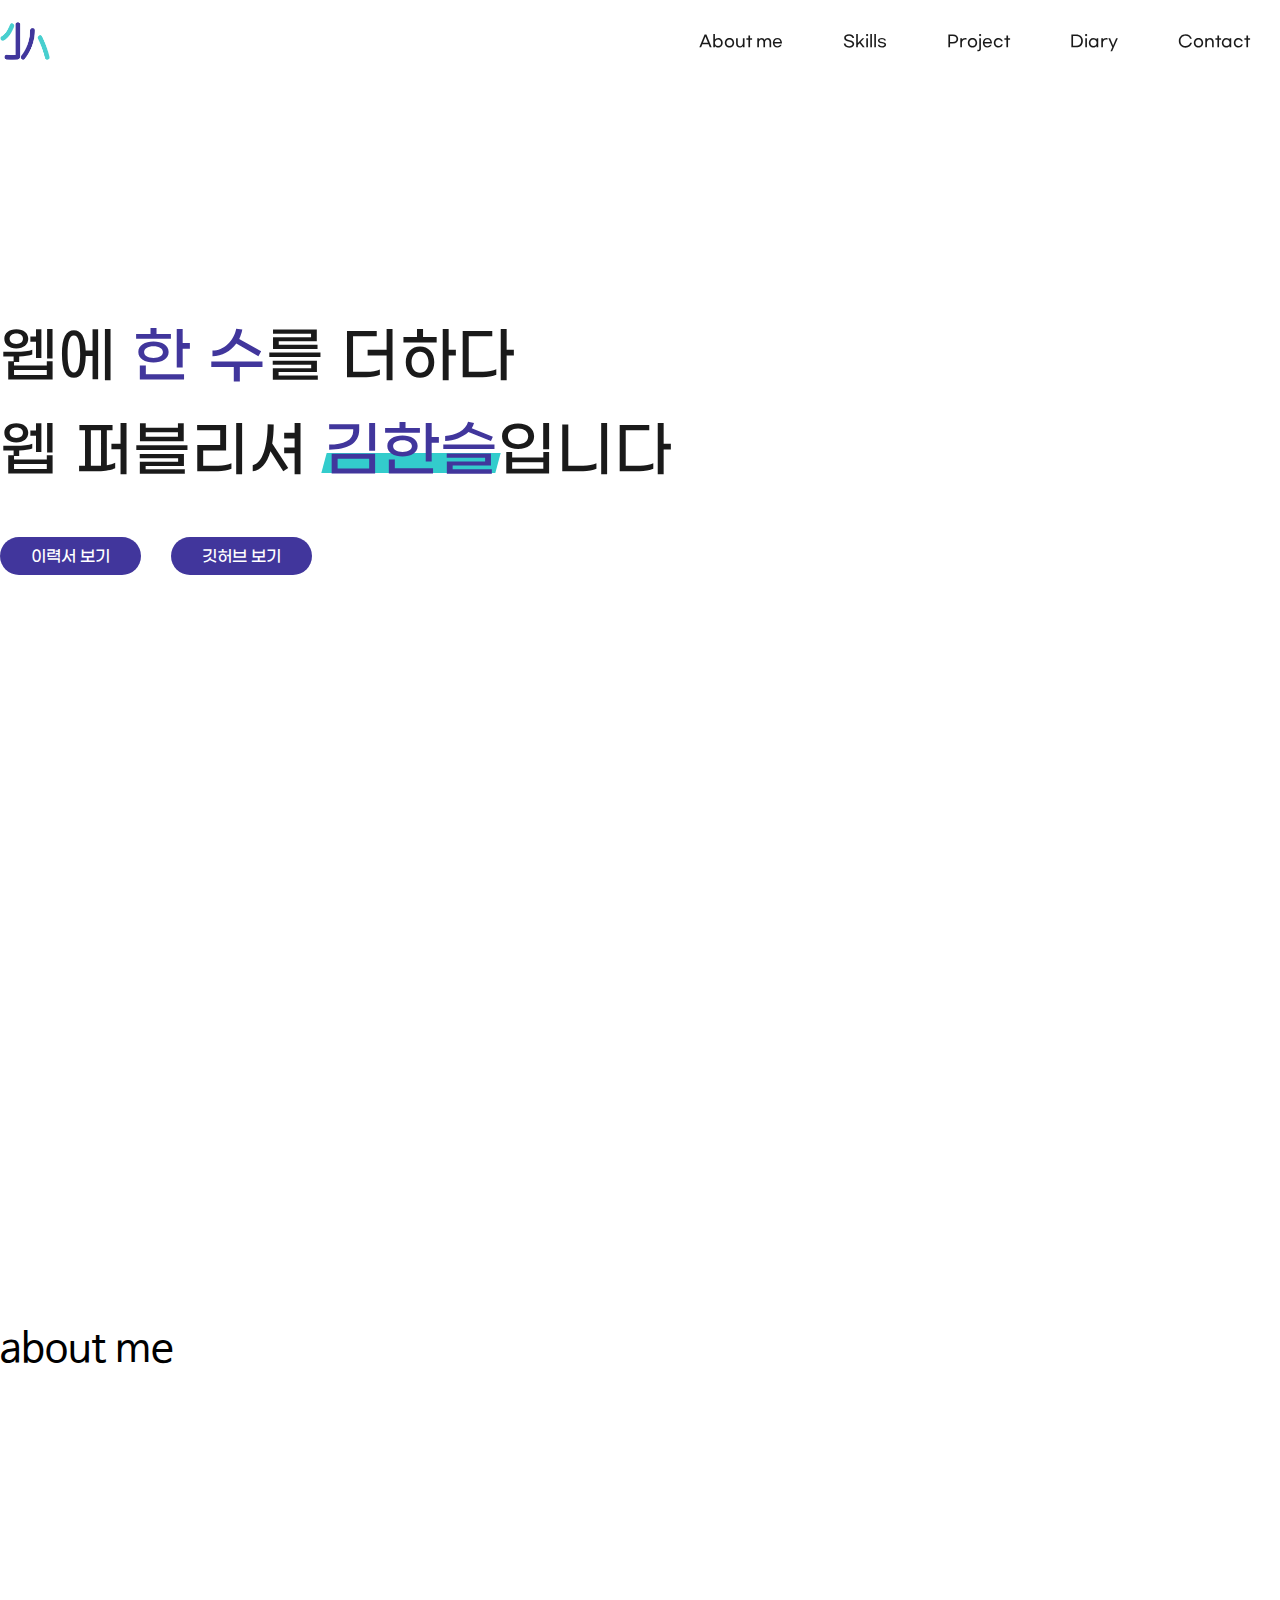
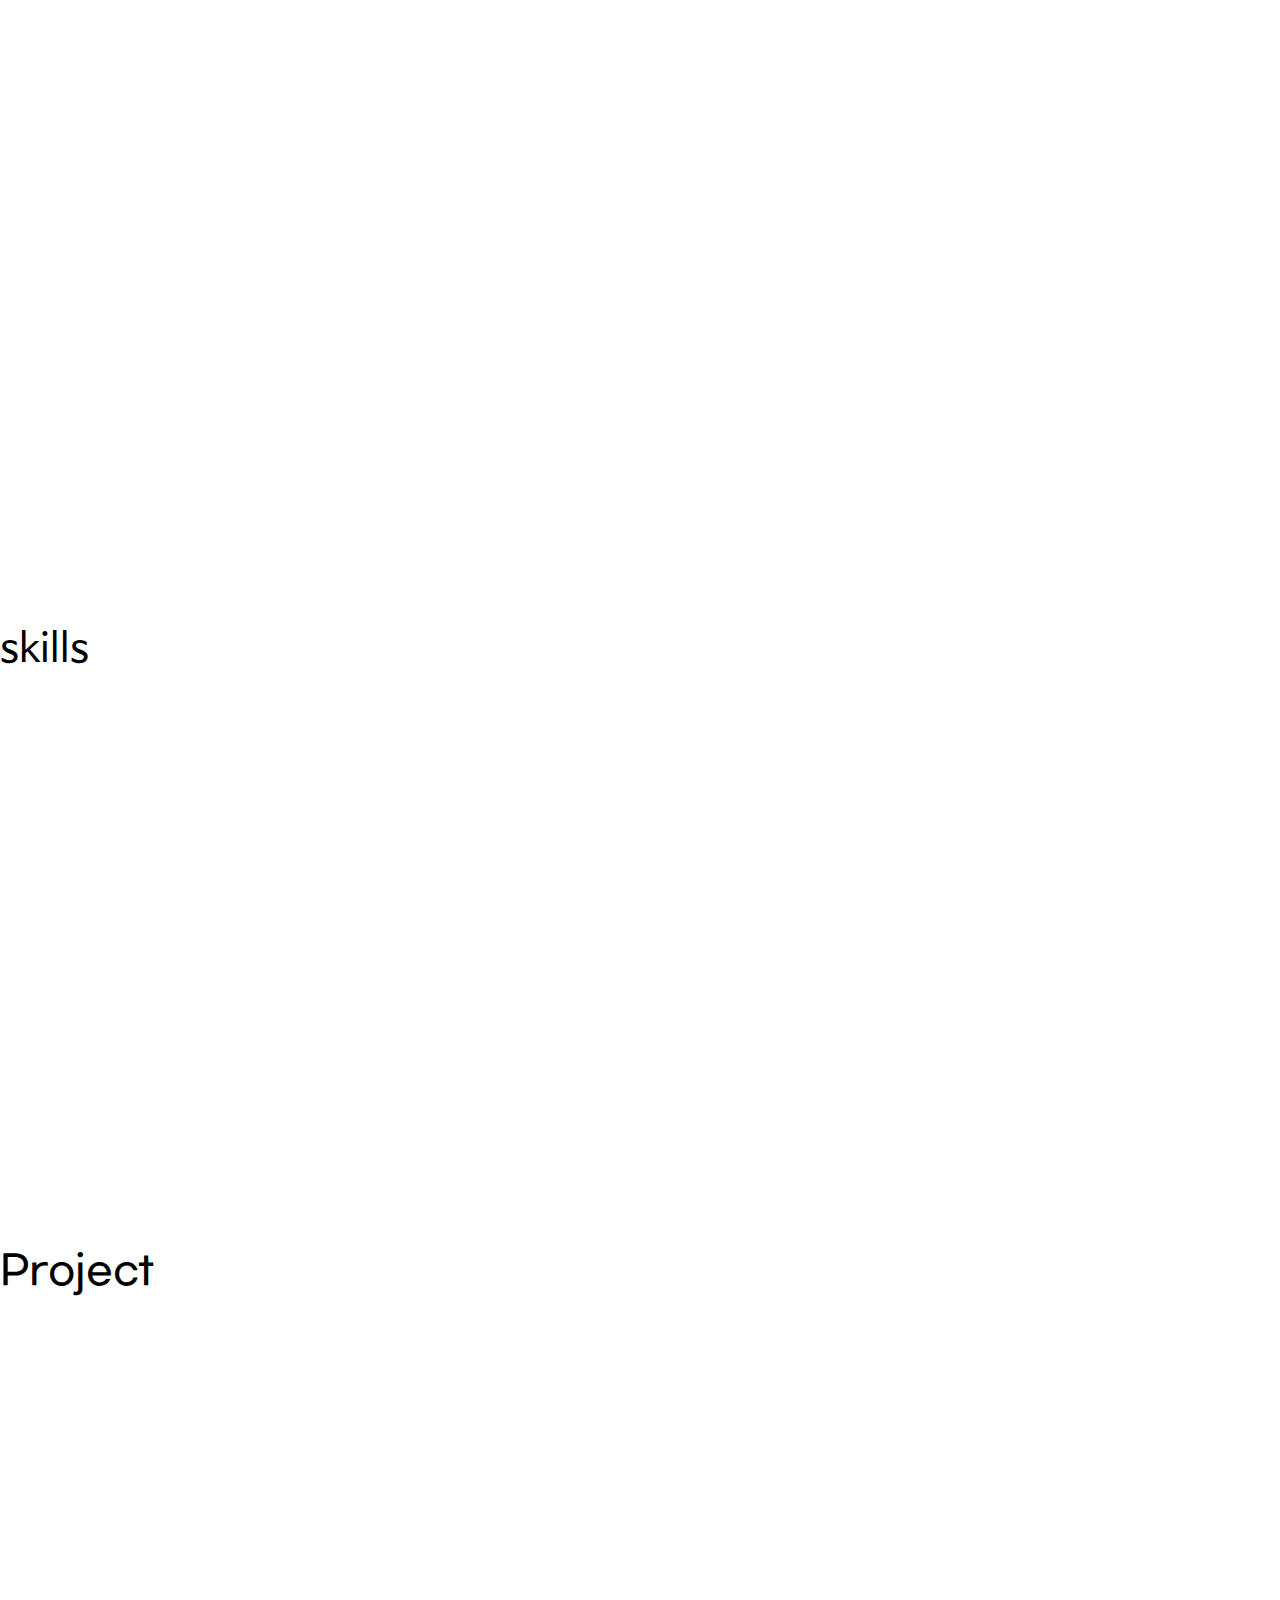
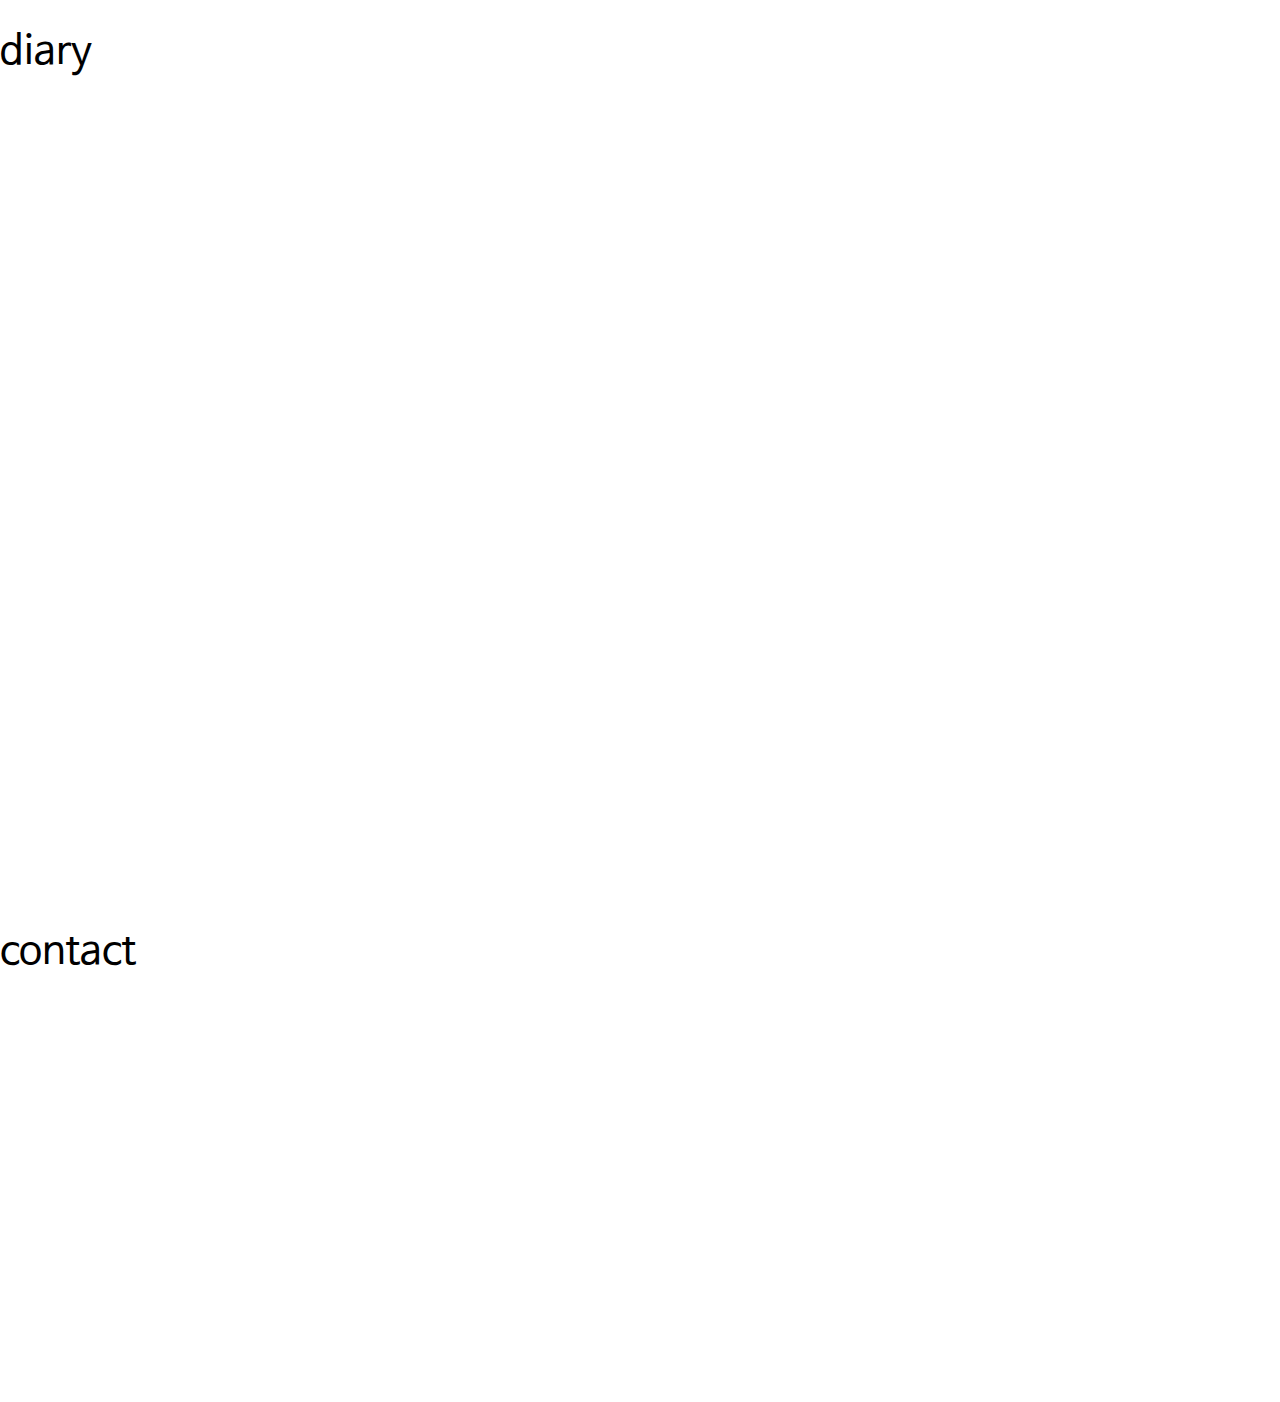
==== index.html @ 4821c93c "메인메뉴 - 로고 추가, active 애니메이션 수정/메인비주얼 - 슬로건,버튼 추가/프로젝트 - 버튼 호버 애니메이션 추가, 프로젝트3 내용 추가" ====
<!DOCTYPE html>
<html lang="ko">
<head>
    <meta charset="UTF-8">
    <meta http-equiv="X-UA-Compatible" content="IE=edge">
    <meta name="viewport" content="width=device-width, initial-scale=1.0">
    <meta property="og:title" content="신입 퍼블리셔 김한슬의 포트폴리오입니다.">
    <meta property="og:url" content="http://hansul.dothome.co.kr">
    <meta property="og:type" content="website">
    <!-- <meta property="og:image" content=""> -->
    <meta property="og:site_name" content="김한슬의 포트폴리오">
    <meta property="og:description" content="언제나 발전하는 웹 퍼블리셔가 되겠습니다.">
    <meta name="twitter:card" content="summary">
    <meta name="twitter:title" content="신입 퍼블리셔 김한슬의 포트폴리오입니다.">
    <meta name="twitter:description" content="언제나 발전하는 웹 퍼블리셔가 되겠습니다.">
    <!-- <meta name="twitter:image" content=""> -->
    <link rel="shortcut icon" href="favicon/favicon.ico" type="image/x-icon">
    <link rel="apple-touch-icon" sizes="57x57" href="favicon/apple-icon-57x57.png">
    <link rel="apple-touch-icon" sizes="60x60" href="favicon/apple-icon-60x60.png">
    <link rel="apple-touch-icon" sizes="72x72" href="favicon/apple-icon-72x72.png">
    <link rel="apple-touch-icon" sizes="76x76" href="favicon/apple-icon-76x76.png">
    <link rel="apple-touch-icon" sizes="114x114" href="favicon/apple-icon-114x114.png">
    <link rel="apple-touch-icon" sizes="120x120" href="favicon/apple-icon-120x120.png">
    <link rel="apple-touch-icon" sizes="144x144" href="favicon/apple-icon-144x144.png">
    <link rel="apple-touch-icon" sizes="152x152" href="favicon/apple-icon-152x152.png">
    <link rel="apple-touch-icon" sizes="180x180" href="favicon/apple-icon-180x180.png">
    <link rel="icon" type="image/png" sizes="192x192"  href="favicon/android-icon-192x192.png">
    <link rel="icon" type="image/png" sizes="32x32" href="favicon/favicon-32x32.png">
    <link rel="icon" type="image/png" sizes="96x96" href="favicon/favicon-96x96.png">
    <link rel="icon" type="image/png" sizes="16x16" href="favicon/favicon-16x16.png">
    <link rel="manifest" href="favicon/manifest.json">
    <meta name="msapplication-TileColor" content="#ffffff">
    <meta name="msapplication-TileImage" content="favicon/ms-icon-144x144.png">
    <meta name="theme-color" content="#ffffff">
    <link rel="stylesheet" href="css/common.css">
    <link rel="stylesheet" href="css/font.css">
    <link rel="stylesheet" href="css/index.css">
    <title>김한슬의 포트폴리오</title>
</head>
<body>
    <div id="wrap">
        <div class="header">
            <div class="inner cf">
                <h1 class="logo fl"><a href="#main"><img src="image/logo.png" alt="로고 이미지">logo</a></h1>
                <ul class="fr cf">
                    <li><a href="#about_me">About me</a></li>
                    <li><a href="#skills">Skills</a></li>
                    <li><a href="#project">Project</a></li>
                    <li><a href="#diary">Diary</a></li>
                    <li><a href="#contact">Contact</a></li>
                </ul>
            </div>
        </div>
        <div class="container Nanum">
            <div id="main" class="Gmarket">
                <div class="inner">
                    <div class="main_typo">
                        <p>웹에 <span>한 수</span>를 더하다</p>
                        <p class="underline_style">웹 퍼블리셔 <span>김한슬</span>입니다</p>
                        <div class="mainbtn_wrap">
                            <a href="#" class="btn_style" target="_blank"><span>이력서 보기</span></a>
                            <a href="https://github.com/kimhansul" class="btn_style" target="_blank"><span>깃허브 보기</span></a>
                        </div>
                    </div>
                    <div class="main_photo"></div>
                </div>
            </div>
            <div id="about_me" class="section">
                <div class="inner">
                    about me
                </div>
            </div>
            <div id="skills" class="section">
                <div class="inner">
                    skills
                </div>
            </div>
            <div id="project" class="section">
                <div class="inner cf">
                    <div class="title Gmarket">Project</div>
                    <div class="project1 cf">
                        <div class="project_img pj01 fl">
                            <div class="pc_mockup">
                                <img src="image/mockupimg_pc.png" alt="데스크탑 목업 이미지" class="computer">
                                <a href="project1/" class="pc_hidden" target="_blank">
                                    <img src="image/project1_pc.png" alt="프로젝트1 하남시청 PC화면">
                                </a>
                            </div>
                            <div class="mobile_mockup">
                                <img src="image/mockupimg_mobile.png" alt="모바일 목업 이미지" class="mobile">
                                <a href="project1/" class="mobile_hidden" target="_blank">
                                    <img src="image/project1_mobile.png" alt="프로젝트1 하남시청 Mobile화면">
                                </a>
                            </div>
                        </div>
                        <div class="project_info pj01 fr cf">
                            <h2>하남시청</h2>
                            <div class="datelang_wrap cf">
                                <div class="date_wrap fl cf">
                                    <span class="production_date fl">제작기간</span>
                                    <span class="fl">3주</span>
                                </div>
                                <ul class="use_lang fl cf">
                                    <li class="fl">HTML</li>
                                    <li class="fl">CSS</li>
                                    <li class="fl">Javascript&jQuery</li>
                                </ul>
                            </div>
                            <p>처음으로 작업한 웹페이지입니다. 헤더부터 푸터까지 여러 시행착오 끝에 스프라이트 이미지 활용이나 드롭다운 메뉴 등 여러가지를 구현하며 HTML과 CSS를 더 빨리 이해할 수 있었습니다. 이후 Javascript를 이용한 슬라이더나 탭메뉴 등을 구현하며 Javascript에 대한 이해의 기회도 얻을 수 있었습니다.</p>
                            <span class="production_type fl">적응형</span>
                            <a href="project1/" class="project_link btn_style" target="_blank"><span>사이트로 바로가기</span></a>
                            <a href="https://github.com/kimhansul/project01" class="btn_style fl" target="_blank"><span>깃허브</span></a>
                        </div>
                    </div>
                    <div class="project3 cf">
                        <div class="project_img pj03 fl">
                            <div class="pc_mockup">
                                <img src="image/mockupimg_pc.png" alt="데스크탑 목업 이미지" class="computer">
                                <a href="project3/" class="pc_hidden" target="_blank">
                                    <img src="image/project3_pc.png" alt="프로젝트3 버거킹 PC화면">
                                </a>
                            </div>
                            <div class="mobile_mockup">
                                <img src="image/mockupimg_mobile.png" alt="모바일 목업 이미지" class="mobile">
                                <a href="project3/" class="mobile_hidden" target="_blank">
                                    <img src="image/project3_mobile.png" alt="프로젝트3 버거킹 Mobile화면">
                                </a>
                            </div>
                        </div>
                        <div class="project_info pj03 fr cf">
                            <h2>버거킹</h2>
                            <div class="datelang_wrap cf">
                                <div class="date_wrap fl cf">
                                    <span class="production_date fl">제작기간</span>
                                    <span class="fl">3주</span>
                                </div>
                                <ul class="use_lang fl cf">
                                    <li class="fl">HTML</li>
                                    <li class="fl">CSS</li>
                                    <li class="fl">Javascript&jQuery</li>
                                </ul>
                            </div>
                            <p>두번째로 작업한 웹페이지입니다. 이번에는 미디어쿼리를 사용하여 반응형 웹페이지로 구현하였습니다. 웹페이지를 구현하며 반응형으로 제작시 고려해야할 것들에 대해 알게 되었으며 이후 Javascript와 jQuery를 이용한 슬라이더도 구현하였습니다.</p>
                            <span class="production_type fl">반응형</span>
                            <a href="project3/" class="project_link btn_style" target="_blank"><span>사이트로 바로가기</span></a>
                            <a href="https://github.com/kimhansul/project03" class="btn_style fl" target="_blank"><span>깃허브</span></a>
                        </div>
                    </div>
                </div>
            </div>
            <div id="diary" class="section">
                <div class="inner">
                    diary
                </div>
            </div>
            <div id="contact" class="section">
                <div class="inner">
                    contact
                </div>
            </div>
        </div>
    </div>
    <script src='https://code.jquery.com/jquery-3.6.0.min.js'></script>
    <script src="https://code.jquery.com/ui/1.13.1/jquery-ui.js"></script>
    <script src="js/index.js"></script>
</body>
</html>
---- css/common.css ----
/*! normalize.css v8.0.1 | MIT License | github.com/necolas/normalize.css */

/* Document
   ========================================================================== */

/**
 * 1. Correct the line height in all browsers.
 * 2. Prevent adjustments of font size after orientation changes in iOS.
 */

 html {
    line-height: 1.15; /* 1 */
    -webkit-text-size-adjust: 100%; /* 2 */
  }
  
  /* Sections
     ========================================================================== */
  
  /**
   * Remove the margin in all browsers.
   */
  
  body {
    margin: 0;
  }
  
  /**
   * Render the `main` element consistently in IE.
   */
  
  main {
    display: block;
  }
  
  /**
   * Correct the font size and margin on `h1` elements within `section` and
   * `article` contexts in Chrome, Firefox, and Safari.
   */
  
  h1 {
    font-size: 2em;
    margin: 0.67em 0;
  }
  
  /* Grouping content
     ========================================================================== */
  
  /**
   * 1. Add the correct box sizing in Firefox.
   * 2. Show the overflow in Edge and IE.
   */
  
  hr {
    box-sizing: content-box; /* 1 */
    height: 0; /* 1 */
    overflow: visible; /* 2 */
  }
  
  /**
   * 1. Correct the inheritance and scaling of font size in all browsers.
   * 2. Correct the odd `em` font sizing in all browsers.
   */
  
  pre {
    font-family: monospace, monospace; /* 1 */
    font-size: 1em; /* 2 */
  }
  
  /* Text-level semantics
     ========================================================================== */
  
  /**
   * Remove the gray background on active links in IE 10.
   */
  
  a {
    background-color: transparent;
    text-decoration: none;
  }
  
  /**
   * 1. Remove the bottom border in Chrome 57-
   * 2. Add the correct text decoration in Chrome, Edge, IE, Opera, and Safari.
   */
  
  abbr[title] {
    border-bottom: none; /* 1 */
    text-decoration: underline; /* 2 */
    text-decoration: underline dotted; /* 2 */
  }
  
  /**
   * Add the correct font weight in Chrome, Edge, and Safari.
   */
  
  b,
  strong {
    font-weight: bolder;
  }
  
  /**
   * 1. Correct the inheritance and scaling of font size in all browsers.
   * 2. Correct the odd `em` font sizing in all browsers.
   */
  
  code,
  kbd,
  samp {
    font-family: monospace, monospace; /* 1 */
    font-size: 1em; /* 2 */
  }
  
  /**
   * Add the correct font size in all browsers.
   */
  
  small {
    font-size: 80%;
  }
  
  /**
   * Prevent `sub` and `sup` elements from affecting the line height in
   * all browsers.
   */
  
  sub,
  sup {
    font-size: 75%;
    line-height: 0;
    position: relative;
    vertical-align: baseline;
  }
  
  sub {
    bottom: -0.25em;
  }
  
  sup {
    top: -0.5em;
  }
  
  /* Embedded content
     ========================================================================== */
  
  /**
   * Remove the border on images inside links in IE 10.
   */
  
  img {
    border-style: none;
  }
  
  /* Forms
     ========================================================================== */
  
  /**
   * 1. Change the font styles in all browsers.
   * 2. Remove the margin in Firefox and Safari.
   */
  
  button,
  input,
  optgroup,
  select,
  textarea {
    font-family: inherit; /* 1 */
    font-size: 100%; /* 1 */
    line-height: 1.15; /* 1 */
    margin: 0; /* 2 */
  }
  
  /**
   * Show the overflow in IE.
   * 1. Show the overflow in Edge.
   */
  
  button,
  input { /* 1 */
    overflow: visible;
  }
  
  /**
   * Remove the inheritance of text transform in Edge, Firefox, and IE.
   * 1. Remove the inheritance of text transform in Firefox.
   */
  
  button,
  select { /* 1 */
    text-transform: none;
  }
  
  /**
   * Correct the inability to style clickable types in iOS and Safari.
   */
  
  button,
  [type="button"],
  [type="reset"],
  [type="submit"] {
    -webkit-appearance: button;
  }
  
  /**
   * Remove the inner border and padding in Firefox.
   */
  
  button::-moz-focus-inner,
  [type="button"]::-moz-focus-inner,
  [type="reset"]::-moz-focus-inner,
  [type="submit"]::-moz-focus-inner {
    border-style: none;
    padding: 0;
  }
  
  /**
   * Restore the focus styles unset by the previous rule.
   */
  
  button:-moz-focusring,
  [type="button"]:-moz-focusring,
  [type="reset"]:-moz-focusring,
  [type="submit"]:-moz-focusring {
    outline: 1px dotted ButtonText;
  }
  
  /**
   * Correct the padding in Firefox.
   */
  
  fieldset {
    padding: 0.35em 0.75em 0.625em;
  }
  
  /**
   * 1. Correct the text wrapping in Edge and IE.
   * 2. Correct the color inheritance from `fieldset` elements in IE.
   * 3. Remove the padding so developers are not caught out when they zero out
   *    `fieldset` elements in all browsers.
   */
  
  legend {
    box-sizing: border-box; /* 1 */
    color: inherit; /* 2 */
    display: table; /* 1 */
    max-width: 100%; /* 1 */
    padding: 0; /* 3 */
    white-space: normal; /* 1 */
  }
  
  /**
   * Add the correct vertical alignment in Chrome, Firefox, and Opera.
   */
  
  progress {
    vertical-align: baseline;
  }
  
  /**
   * Remove the default vertical scrollbar in IE 10+.
   */
  
  textarea {
    overflow: auto;
  }
  
  /**
   * 1. Add the correct box sizing in IE 10.
   * 2. Remove the padding in IE 10.
   */
  
  [type="checkbox"],
  [type="radio"] {
    box-sizing: border-box; /* 1 */
    padding: 0; /* 2 */
  }
  
  /**
   * Correct the cursor style of increment and decrement buttons in Chrome.
   */
  
  [type="number"]::-webkit-inner-spin-button,
  [type="number"]::-webkit-outer-spin-button {
    height: auto;
  }
  
  /**
   * 1. Correct the odd appearance in Chrome and Safari.
   * 2. Correct the outline style in Safari.
   */
  
  [type="search"] {
    -webkit-appearance: textfield; /* 1 */
    outline-offset: -2px; /* 2 */
  }
  
  /**
   * Remove the inner padding in Chrome and Safari on macOS.
   */
  
  [type="search"]::-webkit-search-decoration {
    -webkit-appearance: none;
  }
  
  /**
   * 1. Correct the inability to style clickable types in iOS and Safari.
   * 2. Change font properties to `inherit` in Safari.
   */
  
  ::-webkit-file-upload-button {
    -webkit-appearance: button; /* 1 */
    font: inherit; /* 2 */
  }
  
  /* Interactive
     ========================================================================== */
  
  /*
   * Add the correct display in Edge, IE 10+, and Firefox.
   */
  
  details {
    display: block;
  }
  
  /*
   * Add the correct display in all browsers.
   */
  
  summary {
    display: list-item;
  }
  
  /* Misc
     ========================================================================== */
  
  /**
   * Add the correct display in IE 10+.
   */
  
  template {
    display: none;
  }
  
  /**
   * Add the correct display in IE 10.
   */
  
  [hidden] {
    display: none;
  }


ul, ol, dl{
    list-style: none;
}
a{
  text-decoration: none;
}
.inner{
  max-width: 1400px;
  width: 100%;
  margin: auto;
}
.fl{
    float: left;
}
.fr{
    float: right;
}
.cf::after{
    content: '';
    display: block;
    clear: both;
}
.btn_style{
  display: block;
  width: max-content;
  color: #fff;
  background-color: #41369c;
  border-radius: 20px;
  border: 1px solid transparent;
  padding: 5px 30px;
  position: relative;
  overflow: hidden;
  transition: all .3s ease-in-out;
}
.btn_style span{
  position: relative;
  z-index: 5;
}
.btn_style::after{
  content: '';
  width: 0;
  height: 100%;
  background: #fff;
  transform: skewX(15deg);
  transition: all .3s ease-in-out;
  position: absolute;
  bottom: 0;
  left: -10%;
  z-index: 3;
}
.btn_style:hover{
  border-color: #41369c;
}
.btn_style:hover span{
  color: #41369c;
}
.btn_style:hover::after{
  width: 150%;
  left: -5%;
}
---- css/font.css ----
@font-face {
    font-family: 'NanumBarunGodic';
    src: url(../font/NanumBarunGothic.ttf) format('truetype');
    font-weight: 400;
}
.Nanum{
    font-family: 'NanumBarunGodic', sans-serif;
    font-weight: 400;
}

@font-face {
    font-family: 'Gmarketsans';
    src: url(../font/GmarketSansMedium.otf) format('opentype');
    font-weight: 400;
}
.Gmarket{
    font-family: 'Gmarketsans', sans-serif;
    font-weight: 400;
}
---- css/index.css ----
.header{
    font-family: 'Gmarketsans';
    width: 100%;
    background-color: rgba(255, 255, 255, .9);
    position: fixed;
    top: 0;
    z-index: 99;
}
.header .logo{
    width: 50px;
    font-size: 0;
    margin: 16px 0;
}
.header .logo img{
    max-width: 100%;
}
.header ul{
    display: flex;
}
.header ul li{
    line-height: 50px;
    padding: 0 30px;
}
.header a{
    color: #1a1a1a;
    transition: color .3s;
    position: relative;
}
.header ul li a::after{
    content: '';
    width: 0;
    height: 8px;
    background: #33cccc;
    position: absolute;
    bottom: 0;
    left: 0;
    z-index: -1;
    transition: width .2s ease-in-out;
}
.header a:hover{
    color: #41369c;
}
.header ul li.active a{
    color: #41369c;
}
.header ul li.active a::after{
    width: 100%;
}
.container>div {
    width: 100%;
    height: 100vh;
    font-size: 40px;
    line-height: 100vh;
}
#main{
    line-height: normal;
    display: flex;
}
#main .main_typo p{
    color: #1a1a1a;
    font-size: 60px;
    margin: 0;
}
#main .main_typo p span{
    color: #41369c;
    position: relative;
}
#main .main_typo p.underline_style span::after{
    content: '';
    width: 100%;
    height: 20px;
    background: #33cccc;
    transform: skewX(-15deg);
    position: absolute;
    bottom: 7px;
    left: 0;
    z-index: -1;
}
#main .main_typo p:first-child{
    margin-bottom: 34px;
}
.mainbtn_wrap{
    margin-top: 57px;
    display: flex;
}
.mainbtn_wrap a{
    font-size: 16px;
    padding: 10px 30px;
    margin-right: 30px;
}
#project{
    height: inherit;
    line-height: normal;
    padding: 150px 0;
    margin-bottom: 50px;
}
.project_img{
    position: relative;
    width: 50%;
    margin-left: 50px;
    transform: translateX(-120%);
    opacity: 0;
    transition: transform 1.5s, opacity 2.5s;
}
.project_img.show{
    transform: translateX(0);
    opacity: 1;
}
.pc_mockup{
    width: 600px;
    height: 600px;
    position: relative;
}
.pc_mockup img{
    width: 100%;
}
.pc_mockup a{
    display: block;
    width: 421px;
    height: 263px;
    overflow: hidden;
    position: absolute;
    top: 84px;
    left: 94px;
}
.pc_mockup a img{
    position: relative;
}
.mobile_mockup{
    width: 300px;
    height: 300px;
    text-align: center;
    position: absolute;
    top: 180px;
    right: 0px;
}
.mobile_mockup .mobile{
    width: auto;
    height: 100%;
    position: relative;
    z-index: 10;
    pointer-events: none;
}
.mobile_mockup a{
    display: block;
    width: 111px;
    height: 242px;
    overflow: hidden;
    position: absolute;
    top: 29px;
    left: 96px;
    z-index: 8;
}
.mobile_mockup a img{
    width: 100%;
    position: relative;
}

.title{
    margin-bottom: 56px;
}
.project_info{
    width: 40%;
    color: #1a1a1a;
    font-size: 16px;
    margin-top: 100px;
    transform: translateY(200px);
    opacity: 0;
    transition: all 1.5s;
    position: relative;
}
.project_info.show{
    transform: translateY(0);
    opacity: 1;
}
.project_info h2{
    color: #41369c;
    font-size: 24px;
}
.project_info p{
    width: 80%;
    line-height: 24px;
    margin-bottom: 28px;
}
.project_info a{
    display: inline-block;
}
.date_wrap{
    margin-right: 50px;
}
.production_date{
    margin-right: 20px;
}
.use_lang{
    color: #41369c;
    margin: 0;
    padding: 0;
}
.use_lang li{
    padding-right: 20px;
    position: relative;
}
.use_lang li::after{
    content: '';
    width: 1px;
    height: 100%;
    background: #9d9d9d;
    position: absolute;
    top: 0;
    bottom: 0;
    margin: auto;
    right: 10px;
}
.use_lang li:last-child::after{
    display: none;
}
.production_type{
    color: #41369c;
    margin-right: 30px;
    line-height: 33px;
}
.project_link{
    position: absolute;
    top: 19px;
    right: 236px;
}
.project3{
    padding-top: 56px;
}
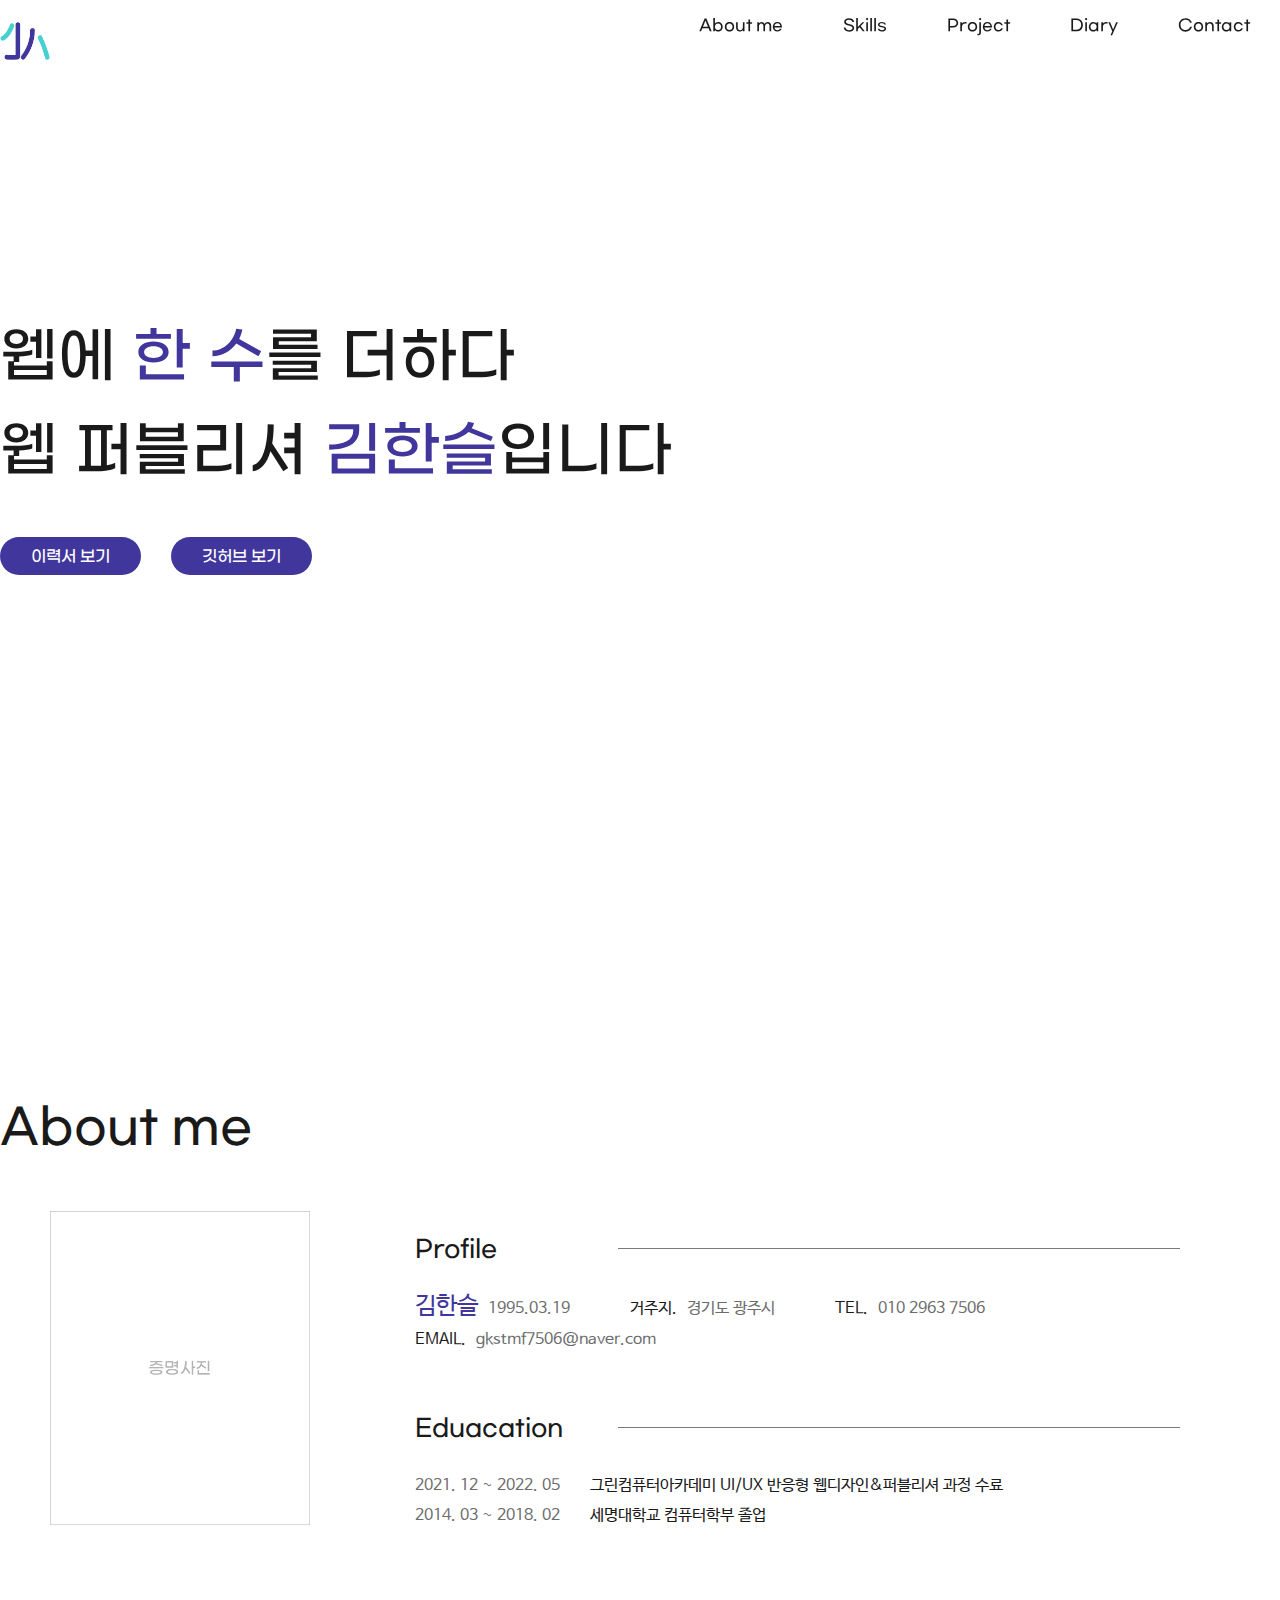
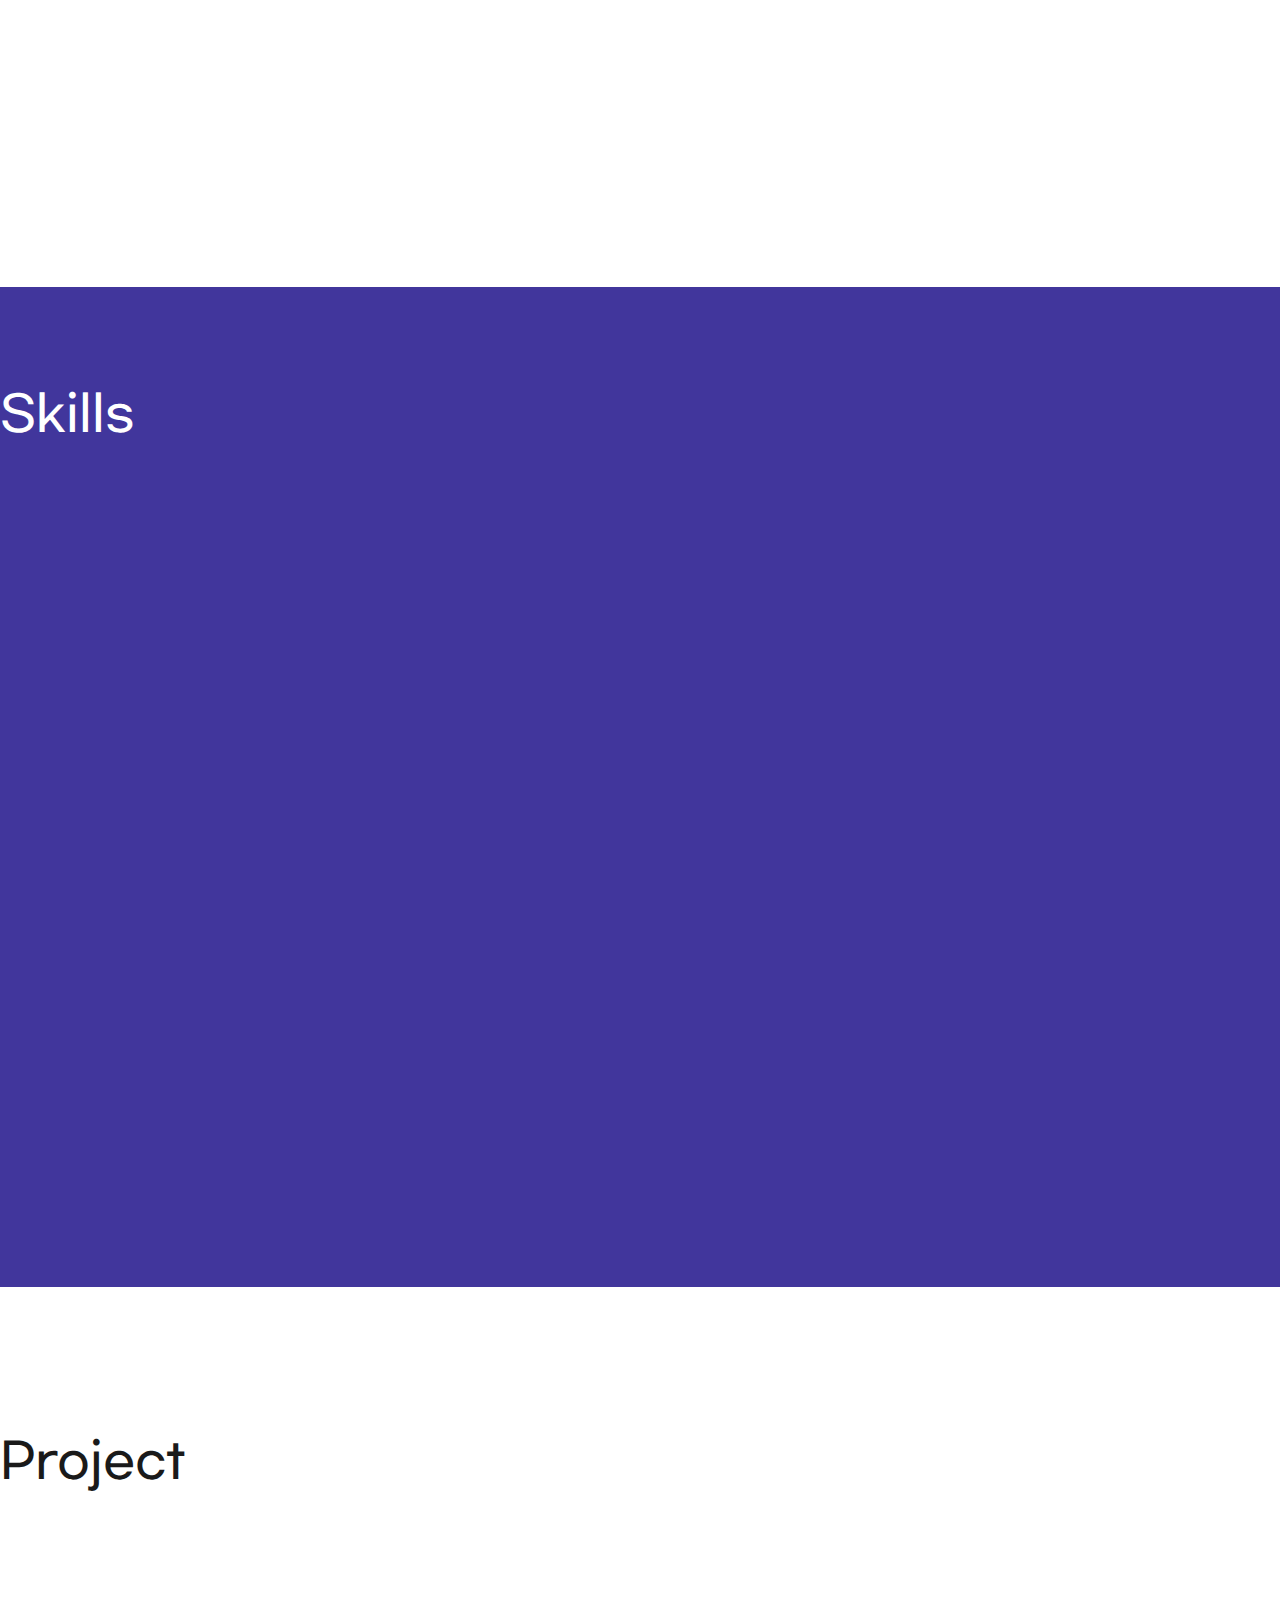
==== commit ba3265df: "메인비주얼 - 밑줄 애니메이션 추가/어바웃 미 - 내용추가/프로젝트 - 기획서, 서브페이지 버튼 추가, 일부 내용 수정" ====
--- a/index.html
+++ b/index.html
@@ -66,18 +66,39 @@
                 </div>
             </div>
             <div id="about_me" class="section">
-                <div class="inner">
-                    about me
+                <div class="inner cf">
+                    <h2 class="title Gmarket">About me</h2>
+                    <div class="profile_photo fl"><img src="image/aboutme_photo.png" alt="프로필 증명사진"></div>
+                    <div class="profile_info fl">
+                        <div class="my_info">
+                            <div class="sub_title Gmarket">Profile</div>
+                            <ul class="cf">
+                                <li class="fl"><span>김한슬</span>1995.03.19</li>
+                                <li class="fl"><span>거주지.</span>경기도 광주시</li>
+                                <li class="fl"><span>tel.</span>010 2963 7506</li>
+                                <li class="fl"><span>email.</span>gkstmf7506@naver.com</li>
+                            </ul>
+                        </div>
+                        <div class="eduacation">
+                            <div class="sub_title Gmarket">Eduacation</div>
+                            <ul>
+                                <li class="ed_head fl">2021. 12 ~ 2022. 05</li>
+                                <li class="ed_info fl">그린컴퓨터아카데미 UI/UX 반응형 웹디자인&퍼블리셔 과정 수료</li>
+                                <li class="ed_head fl">2014. 03 ~ 2018. 02</li>
+                                <li class="ed_info fl">세명대학교 컴퓨터학부 졸업</li>
+                            </ul>
+                        </div>
+                    </div>
                 </div>
             </div>
             <div id="skills" class="section">
                 <div class="inner">
-                    skills
+                    <h2 class="title Gmarket">Skills</h2>
                 </div>
             </div>
             <div id="project" class="section">
                 <div class="inner cf">
-                    <div class="title Gmarket">Project</div>
+                    <h2 class="title Gmarket">Project</h2>
                     <div class="project1 cf">
                         <div class="project_img pj01 fl">
                             <div class="pc_mockup">
@@ -103,13 +124,16 @@
                                 <ul class="use_lang fl cf">
                                     <li class="fl">HTML</li>
                                     <li class="fl">CSS</li>
-                                    <li class="fl">Javascript&jQuery</li>
+                                    <li class="fl">Javascript</li>
+                                    <li class="fl">jQuery</li>
                                 </ul>
                             </div>
                             <p>처음으로 작업한 웹페이지입니다. 헤더부터 푸터까지 여러 시행착오 끝에 스프라이트 이미지 활용이나 드롭다운 메뉴 등 여러가지를 구현하며 HTML과 CSS를 더 빨리 이해할 수 있었습니다. 이후 Javascript를 이용한 슬라이더나 탭메뉴 등을 구현하며 Javascript에 대한 이해의 기회도 얻을 수 있었습니다.</p>
                             <span class="production_type fl">적응형</span>
                             <a href="project1/" class="project_link btn_style" target="_blank"><span>사이트로 바로가기</span></a>
+                            <a href="project1/board.html" class="project_link link_type02 btn_style" target="_blank"><span>Sub 페이지</span></a>
                             <a href="https://github.com/kimhansul/project01" class="btn_style fl" target="_blank"><span>깃허브</span></a>
+                            <a href="#" class="btn_style fl" target="_blank"><span>기획서</span></a>
                         </div>
                     </div>
                     <div class="project3 cf">
@@ -117,18 +141,18 @@
                             <div class="pc_mockup">
                                 <img src="image/mockupimg_pc.png" alt="데스크탑 목업 이미지" class="computer">
                                 <a href="project3/" class="pc_hidden" target="_blank">
-                                    <img src="image/project3_pc.png" alt="프로젝트3 버거킹 PC화면">
+                                    <img src="image/project3_pc.png" alt="프로젝트3 kfc PC화면">
                                 </a>
                             </div>
                             <div class="mobile_mockup">
                                 <img src="image/mockupimg_mobile.png" alt="모바일 목업 이미지" class="mobile">
                                 <a href="project3/" class="mobile_hidden" target="_blank">
-                                    <img src="image/project3_mobile.png" alt="프로젝트3 버거킹 Mobile화면">
+                                    <img src="image/project3_mobile.png" alt="프로젝트3 kfc Mobile화면">
                                 </a>
                             </div>
                         </div>
                         <div class="project_info pj03 fr cf">
-                            <h2>버거킹</h2>
+                            <h2>KFC</h2>
                             <div class="datelang_wrap cf">
                                 <div class="date_wrap fl cf">
                                     <span class="production_date fl">제작기간</span>
@@ -137,7 +161,8 @@
                                 <ul class="use_lang fl cf">
                                     <li class="fl">HTML</li>
                                     <li class="fl">CSS</li>
-                                    <li class="fl">Javascript&jQuery</li>
+                                    <li class="fl">Javascript</li>
+                                    <li class="fl">jQuery</li>
                                 </ul>
                             </div>
                             <p>두번째로 작업한 웹페이지입니다. 이번에는 미디어쿼리를 사용하여 반응형 웹페이지로 구현하였습니다. 웹페이지를 구현하며 반응형으로 제작시 고려해야할 것들에 대해 알게 되었으며 이후 Javascript와 jQuery를 이용한 슬라이더도 구현하였습니다.</p>
--- a/css/common.css
+++ b/css/common.css
@@ -352,6 +352,8 @@
 
 ul, ol, dl{
     list-style: none;
+    padding: 0;
+    margin: 0;
 }
 a{
   text-decoration: none;
--- a/css/index.css
+++ b/css/index.css
@@ -50,7 +50,6 @@
     width: 100%;
     height: 100vh;
     font-size: 40px;
-    line-height: 100vh;
 }
 #main{
     line-height: normal;
@@ -67,7 +66,7 @@
 }
 #main .main_typo p.underline_style span::after{
     content: '';
-    width: 100%;
+    width: 0;
     height: 20px;
     background: #33cccc;
     transform: skewX(-15deg);
@@ -75,6 +74,10 @@
     bottom: 7px;
     left: 0;
     z-index: -1;
+    animation: lineslide 1s ease-in-out forwards;
+}
+@keyframes lineslide{
+    to{width: 100%;}
 }
 #main .main_typo p:first-child{
     margin-bottom: 34px;
@@ -88,6 +91,85 @@
     padding: 10px 30px;
     margin-right: 30px;
 }
+
+.title{
+    color: #1a1a1a;
+    font-size: 48px;
+    margin-top: 0;
+    margin-bottom: 56px;
+}
+
+#about_me{
+    height: inherit;
+    padding: 200px 0 350px;
+}
+.profile_photo{
+    width: 260px;
+    margin-left: 50px;
+}
+.profile_photo img{
+    max-width: 100%;
+    height: auto;
+}
+.profile_info{
+    width: calc(100% - 415px);
+    color: #6c6c6c;
+    font-size: 16px;
+    padding: 25px 0 0 105px;
+}
+.my_info{
+    margin-bottom: 60px;
+}
+.my_info li{
+    margin-right: 60px;
+}
+.my_info li:nth-child(2), .my_info li:nth-child(3), .my_info li:last-child{
+    line-height: 31px;
+}
+.my_info li span{
+    color: #1a1a1a;
+    text-transform: uppercase;
+    margin-right: 10px;
+}
+.my_info li:first-child span{
+    color: #41369c;
+    font-size: 24px;
+}
+.sub_title{
+    color: #1a1a1a;
+    font-size: 24px;
+    margin-bottom: 29px;
+    position: relative;
+}
+.sub_title::after{
+    content: '';
+    width: 65%;
+    height: 1px;
+    background: #7b7b7b;
+    position: absolute;
+    top: 12px;
+    right: 100px;
+}
+.eduacation ul li{
+    line-height: 30px;
+}
+.ed_head{
+    margin-right: 30px;
+}
+.ed_info{
+    color: #1a1a1a;
+    width: 70%;
+}
+
+#skills{
+    color: #fff;
+    background-color: #41369c;
+    padding-top: 100px;
+}
+#skills .title{
+    color: #fff;
+}
+
 #project{
     height: inherit;
     line-height: normal;
@@ -156,9 +238,6 @@
     position: relative;
 }
 
-.title{
-    margin-bottom: 56px;
-}
 .project_info{
     width: 40%;
     color: #1a1a1a;
@@ -184,6 +263,7 @@
 }
 .project_info a{
     display: inline-block;
+    margin-right: 20px;
 }
 .date_wrap{
     margin-right: 50px;
@@ -224,6 +304,9 @@
     top: 19px;
     right: 236px;
 }
+.project_link.link_type02{
+    right: 79px;
+}
 .project3{
     padding-top: 56px;
 }
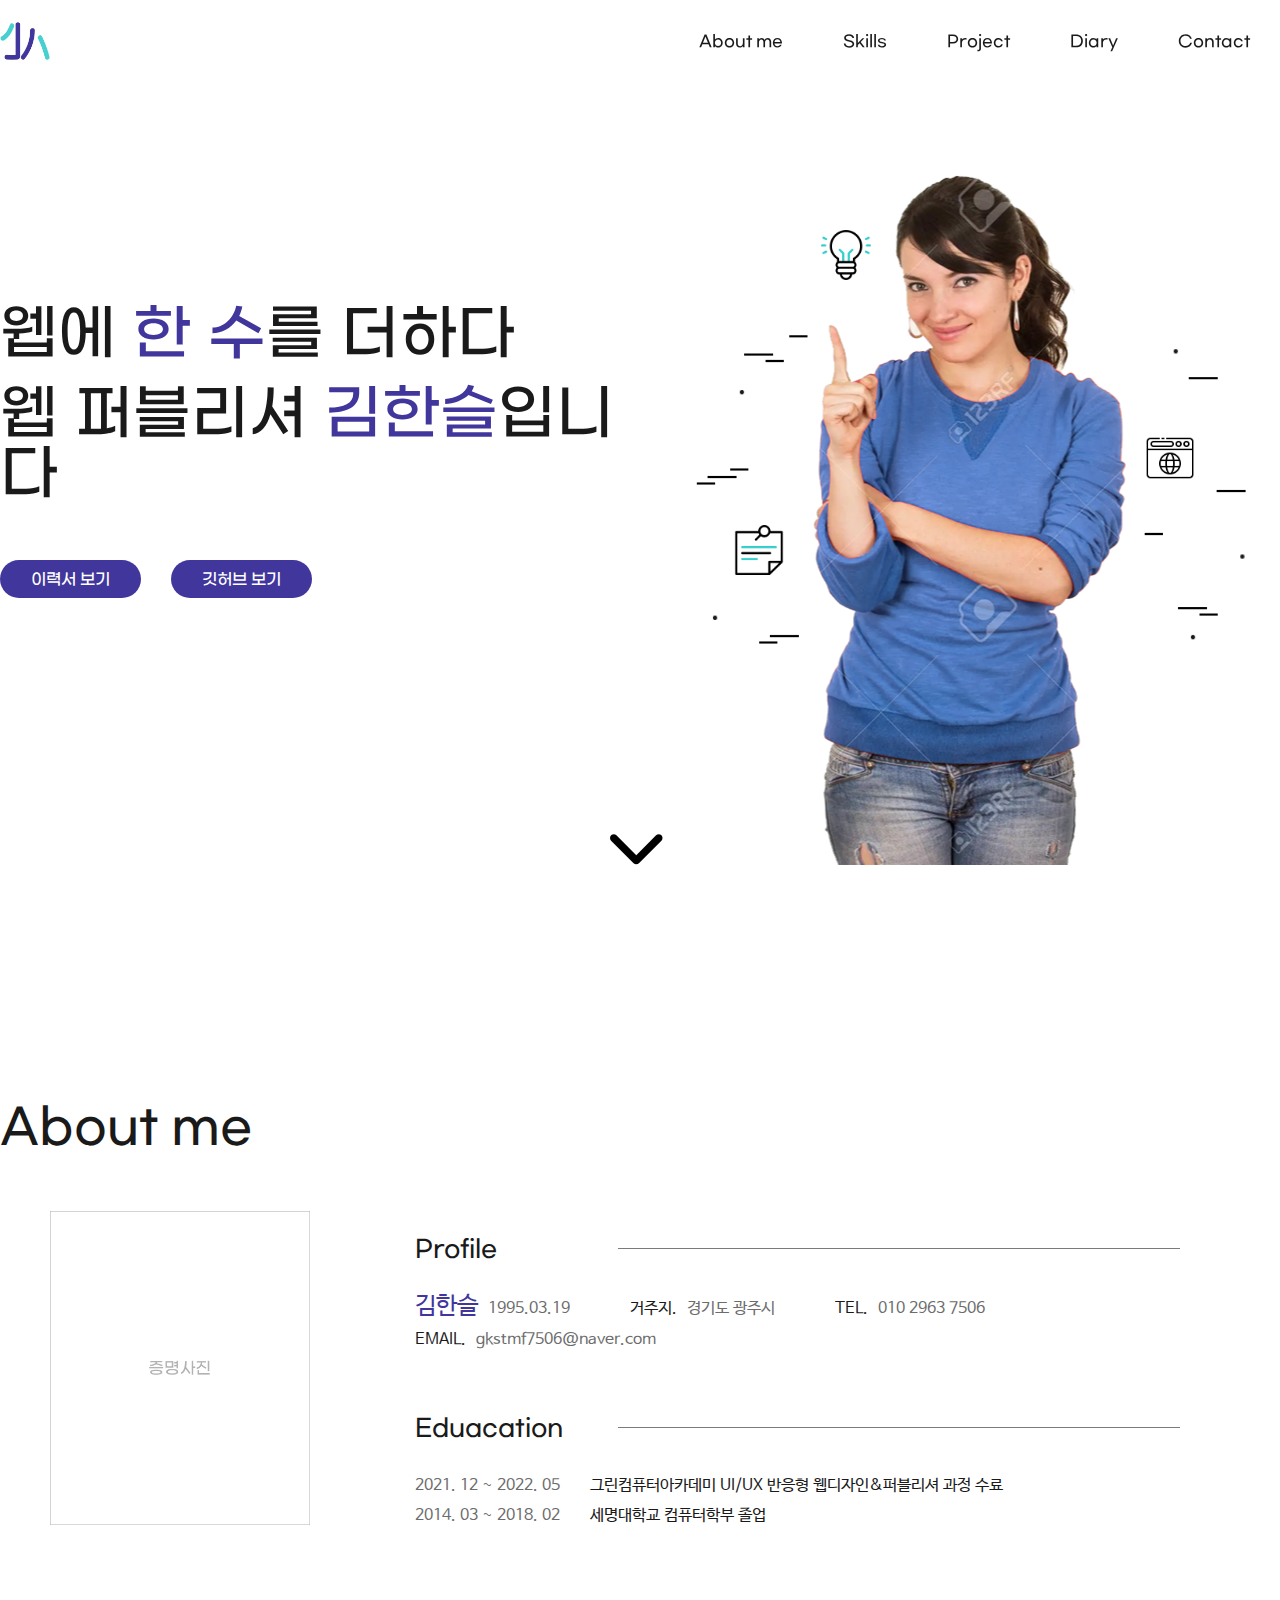
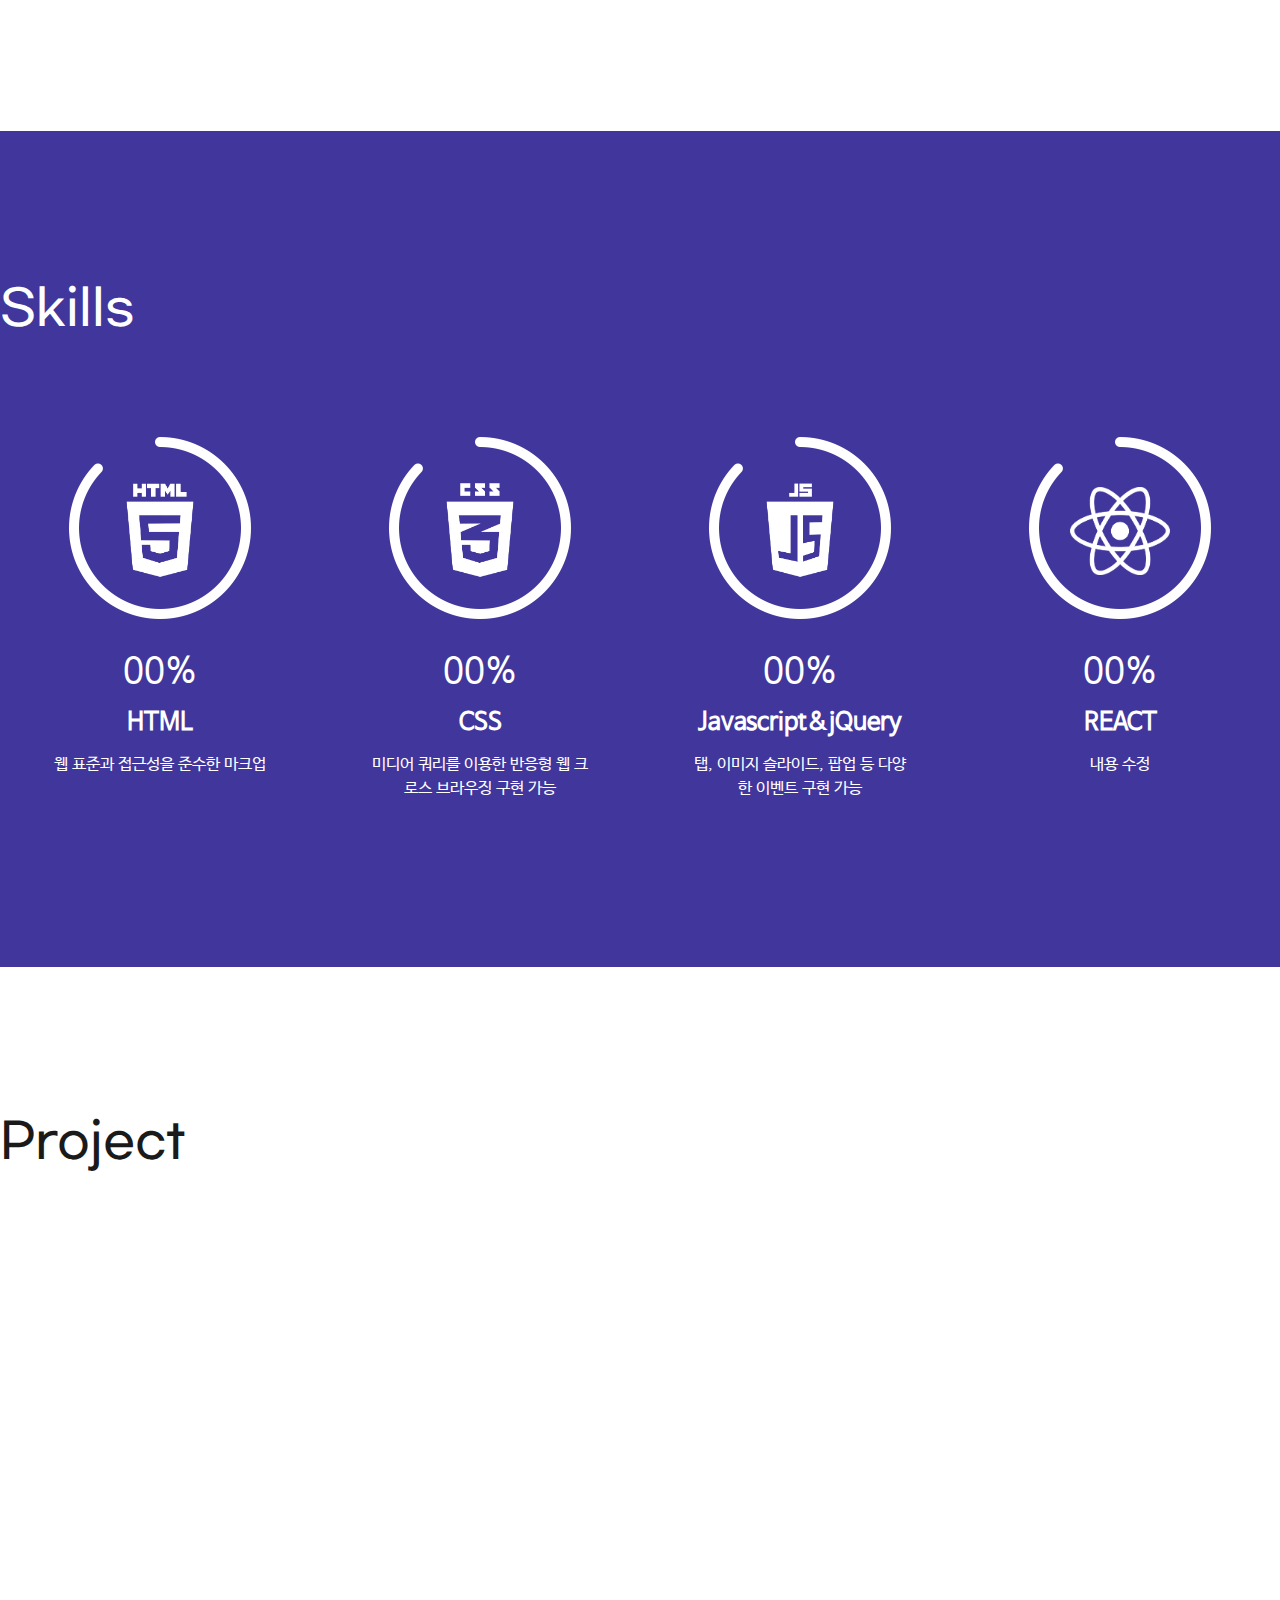
==== commit cb15a0a0: "메인 비주얼 - 임시 이미지 추가/스킬 - 내용 추가" ====
--- a/index.html
+++ b/index.html
@@ -32,6 +32,7 @@
     <meta name="msapplication-TileColor" content="#ffffff">
     <meta name="msapplication-TileImage" content="favicon/ms-icon-144x144.png">
     <meta name="theme-color" content="#ffffff">
+    <link rel="stylesheet" href="https://cdnjs.cloudflare.com/ajax/libs/font-awesome/6.0.0/css/all.min.css" integrity="sha512-9usAa10IRO0HhonpyAIVpjrylPvoDwiPUiKdWk5t3PyolY1cOd4DSE0Ga+ri4AuTroPR5aQvXU9xC6qOPnzFeg==" crossorigin="anonymous" referrerpolicy="no-referrer" />
     <link rel="stylesheet" href="css/common.css">
     <link rel="stylesheet" href="css/font.css">
     <link rel="stylesheet" href="css/index.css">
@@ -62,7 +63,14 @@
                             <a href="https://github.com/kimhansul" class="btn_style" target="_blank"><span>깃허브 보기</span></a>
                         </div>
                     </div>
-                    <div class="main_photo"></div>
+                    <div class="main_photo">
+                        <span><img src="image/line_object.png" alt="메인 오브젝트 이미지" class="main_object"></span>
+                        <img src="image/main_photo.png" alt="메인 인물사진 김한슬" class="my_photo">
+                        <span></span>
+                    </div>
+                    <div class="scrolldown_ico">
+                        <i class="fa-solid fa-chevron-down"></i>
+                    </div>
                 </div>
             </div>
             <div id="about_me" class="section">
@@ -94,6 +102,35 @@
             <div id="skills" class="section">
                 <div class="inner">
                     <h2 class="title Gmarket">Skills</h2>
+                    <div class="skill_slide_wrap">
+                        <div class="skill_slide cf">
+                            <div class="skill_box type_html fl">
+                                <div class="skill_chart"><img src="image/skill_chart.png" alt="스킬 원형 표"></div>
+                                <span class="skill_rotate">00%</span>
+                                <h3 class="skill_subtitle">HTML</h3>
+                                <p class="skill_content">웹 표준과 접근성을 준수한 마크업</p>
+                            </div>
+                            <div class="skill_box type_css fl">
+                                <div class="skill_chart"><img src="image/skill_chart.png" alt="스킬 원형 표"></div>
+                                <span class="skill_rotate">00%</span>
+                                <h3 class="skill_subtitle">CSS</h3>
+                                <p class="skill_content">미디어 쿼리를 이용한 반응형 웹 크로스 브라우징 구현 가능</p>
+                            </div>
+                            <div class="skill_box type_jsjq fl">
+                                <div class="skill_chart"><img src="image/skill_chart.png" alt="스킬 원형 표"></div>
+                                <span class="skill_rotate">00%</span>
+                                <h3 class="skill_subtitle">Javascript&jQuery</h3>
+                                <p class="skill_content">탭, 이미지 슬라이드, 팝업 등 다양한 이벤트 구현 가능</p>
+                            </div>
+                            <div class="skill_box type_react fl">
+                                <div class="skill_chart"><img src="image/skill_chart.png" alt="스킬 원형 표"></div>
+                                <span class="skill_rotate">00%</span>
+                                <h3 class="skill_subtitle">REACT</h3>
+                                <p class="skill_content">내용 수정</p>
+                            </div>
+                        </div>
+                        <div class="skill_slide"></div>
+                    </div>
                 </div>
             </div>
             <div id="project" class="section">
--- a/css/index.css
+++ b/css/index.css
@@ -18,7 +18,7 @@
     display: flex;
 }
 .header ul li{
-    line-height: 50px;
+    line-height: 82px;
     padding: 0 30px;
 }
 .header a{
@@ -46,14 +46,16 @@
 .header ul li.active a::after{
     width: 100%;
 }
-.container>div {
-    width: 100%;
-    height: 100vh;
-    font-size: 40px;
-}
+
 #main{
     line-height: normal;
+}
+#main .inner{
+    height: 100vh;
     display: flex;
+    align-items: center;
+    justify-content: space-between;
+    position: relative;
 }
 #main .main_typo p{
     color: #1a1a1a;
@@ -80,7 +82,7 @@
     to{width: 100%;}
 }
 #main .main_typo p:first-child{
-    margin-bottom: 34px;
+    margin-bottom: 20px;
 }
 .mainbtn_wrap{
     margin-top: 57px;
@@ -92,6 +94,68 @@
     margin-right: 30px;
 }
 
+.main_photo{
+    width: 50%;
+    text-align: center;
+    padding-top: 100px;
+    position: relative;
+}
+.main_photo span{
+    display: block;
+    width: 100%;
+    position: relative;
+}
+.main_photo .main_object{
+    width: 100%;
+}
+.main_photo .my_photo{
+    position: absolute;
+    top: 0;
+    left: 50%;
+    transform: translateX(-50%);
+}
+.main_photo span::before, .main_photo span::after{
+    content: '';
+    width: 50px;
+    height: 50px;
+    background-repeat: no-repeat;
+    background-size: cover;
+    position: absolute;
+}
+.main_photo span:first-child:before{
+    background-image: url(../image/idea.png);
+    top: -45px;
+    left: 165px;
+}
+.main_photo span:first-child:after{
+    background-image: url(../image/website.png);
+    top: 158px;
+    right: 85px;
+}
+.main_photo span:last-child:before{
+    background-image: url(../image/note.png);
+    top: -200px;
+    left: 78px;
+}
+.main_photo span:last-child::after{
+    display: none;
+}
+
+.scrolldown_ico{
+    width: 60px;
+    font-size: 60px;
+    position: absolute;
+    bottom: 20px;
+    left: 50%;
+    transform: translateX(-50%);
+    animation: scrolldown 2s ease-in-out infinite;
+}
+@keyframes scrolldown{
+    0%{transform: translateY(-20px); opacity: 0;}
+    50%{opacity: 1;}
+    100%{transform: translateY(20px); opacity: 0;}
+}
+
 .title{
     color: #1a1a1a;
     font-size: 48px;
@@ -100,8 +164,7 @@
 }
 
 #about_me{
-    height: inherit;
-    padding: 200px 0 350px;
+    padding: 200px 0;
 }
 .profile_photo{
     width: 260px;
@@ -164,14 +227,63 @@
 #skills{
     color: #fff;
     background-color: #41369c;
-    padding-top: 100px;
+    padding: 150px 0;
 }
 #skills .title{
     color: #fff;
+    margin-bottom: 100px;
+}
+.skill_box{
+    width: calc(100% / 4);
+    text-align: center;
+}
+.skill_chart{
+    margin-bottom: 28px;
+    position: relative;
+}
+.skill_chart::before{
+    content: '';
+    width: 100px;
+    height: 100px;
+    background-repeat: no-repeat;
+    background-position: center center;
+    background-size: cover;
+    position: absolute;
+    top: 0;
+    left: 0;
+    right: 0;
+    bottom: 0;
+    margin: auto;
+}
+.type_html .skill_chart::before{
+    background-image: url(../image/skills_html_logo.png);
+}
+.type_css .skill_chart::before{
+    background-image: url(../image/skills_css_logo.png);
+}
+.type_jsjq .skill_chart::before{
+    background-image: url(../image/skills_js_logo.png);
+}
+.type_react .skill_chart::before{
+    background-image: url(../image/skills_react_logo.png);
+    background-size: 100%;
+}
+.skill_rotate{
+    font-size: 36px;
+    display: block;
+    margin-bottom: 16px;
+}
+.skill_subtitle{
+    font-size: 24px;
+    margin: 0;
+}
+.skill_content{
+    font-size: 16px;
+    line-height: 24px;
+    padding: 0 50px;
 }
 
 #project{
-    height: inherit;
     line-height: normal;
     padding: 150px 0;
     margin-bottom: 50px;
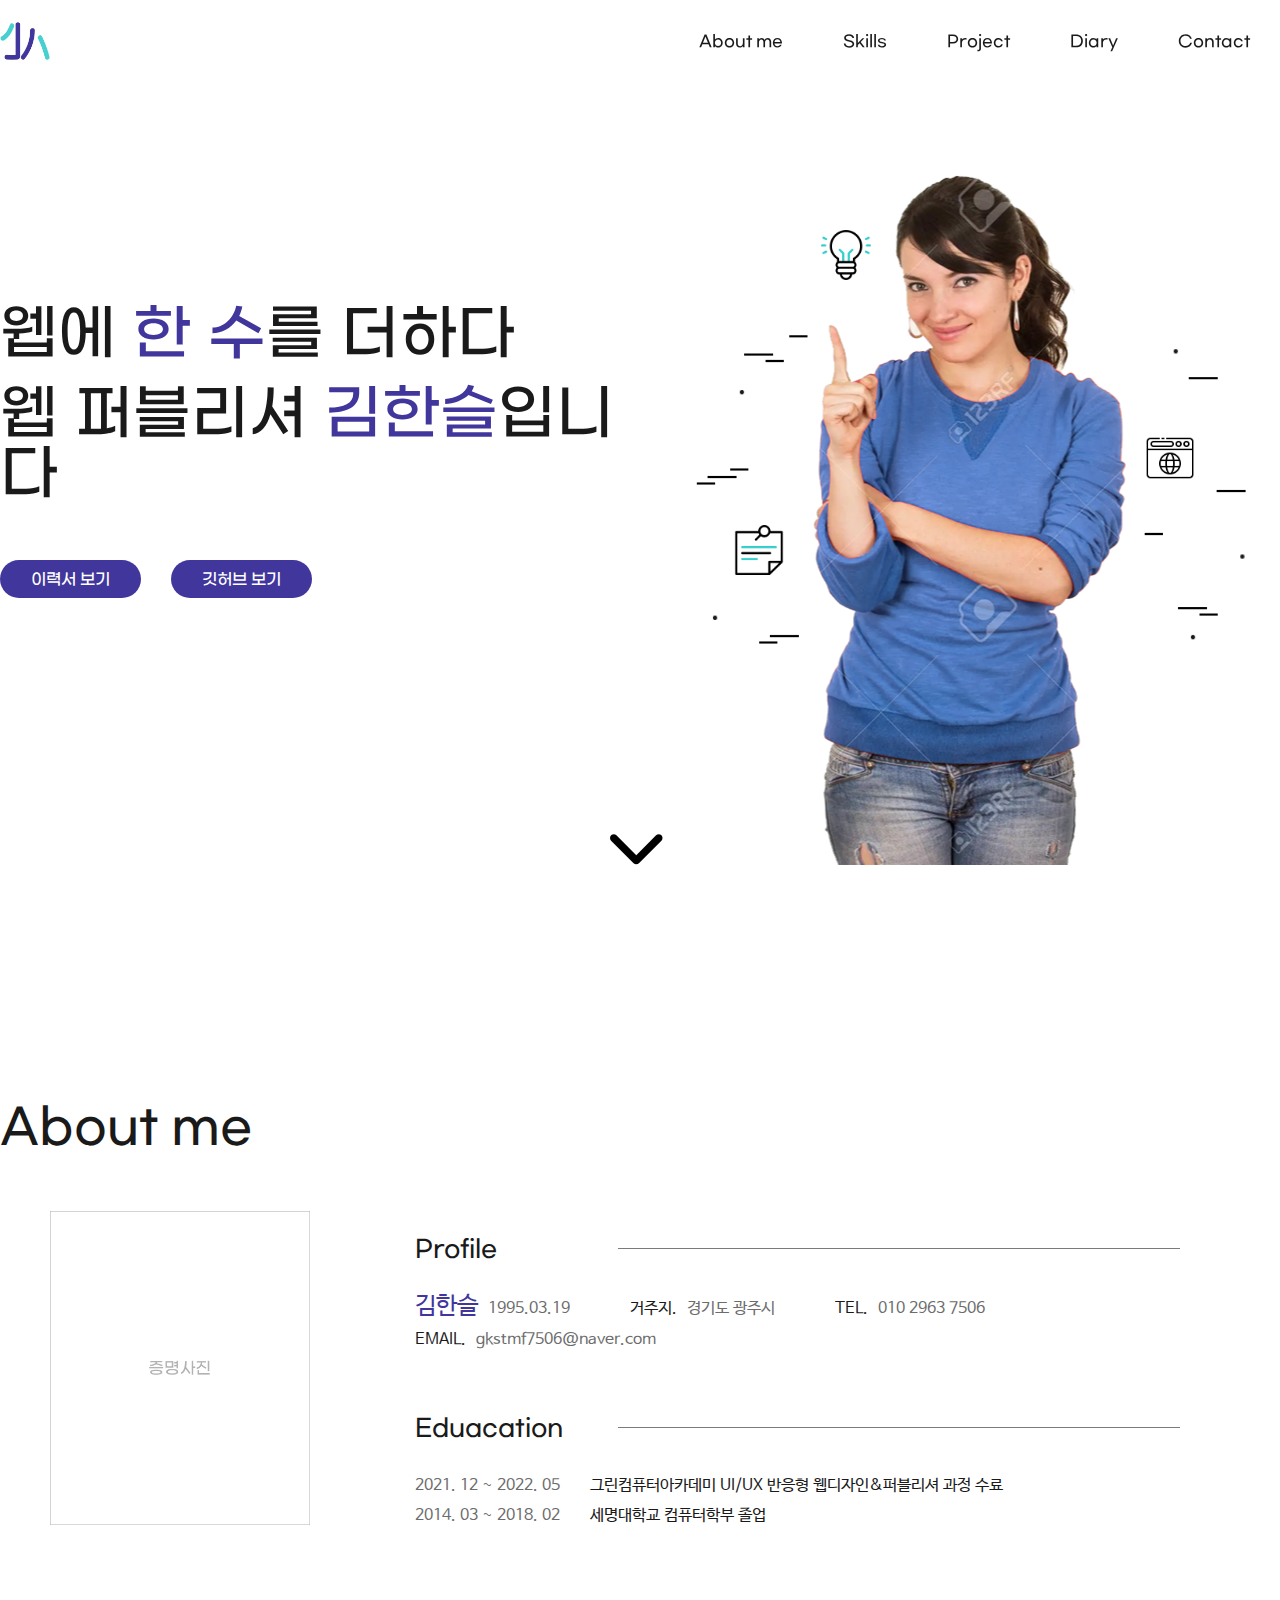
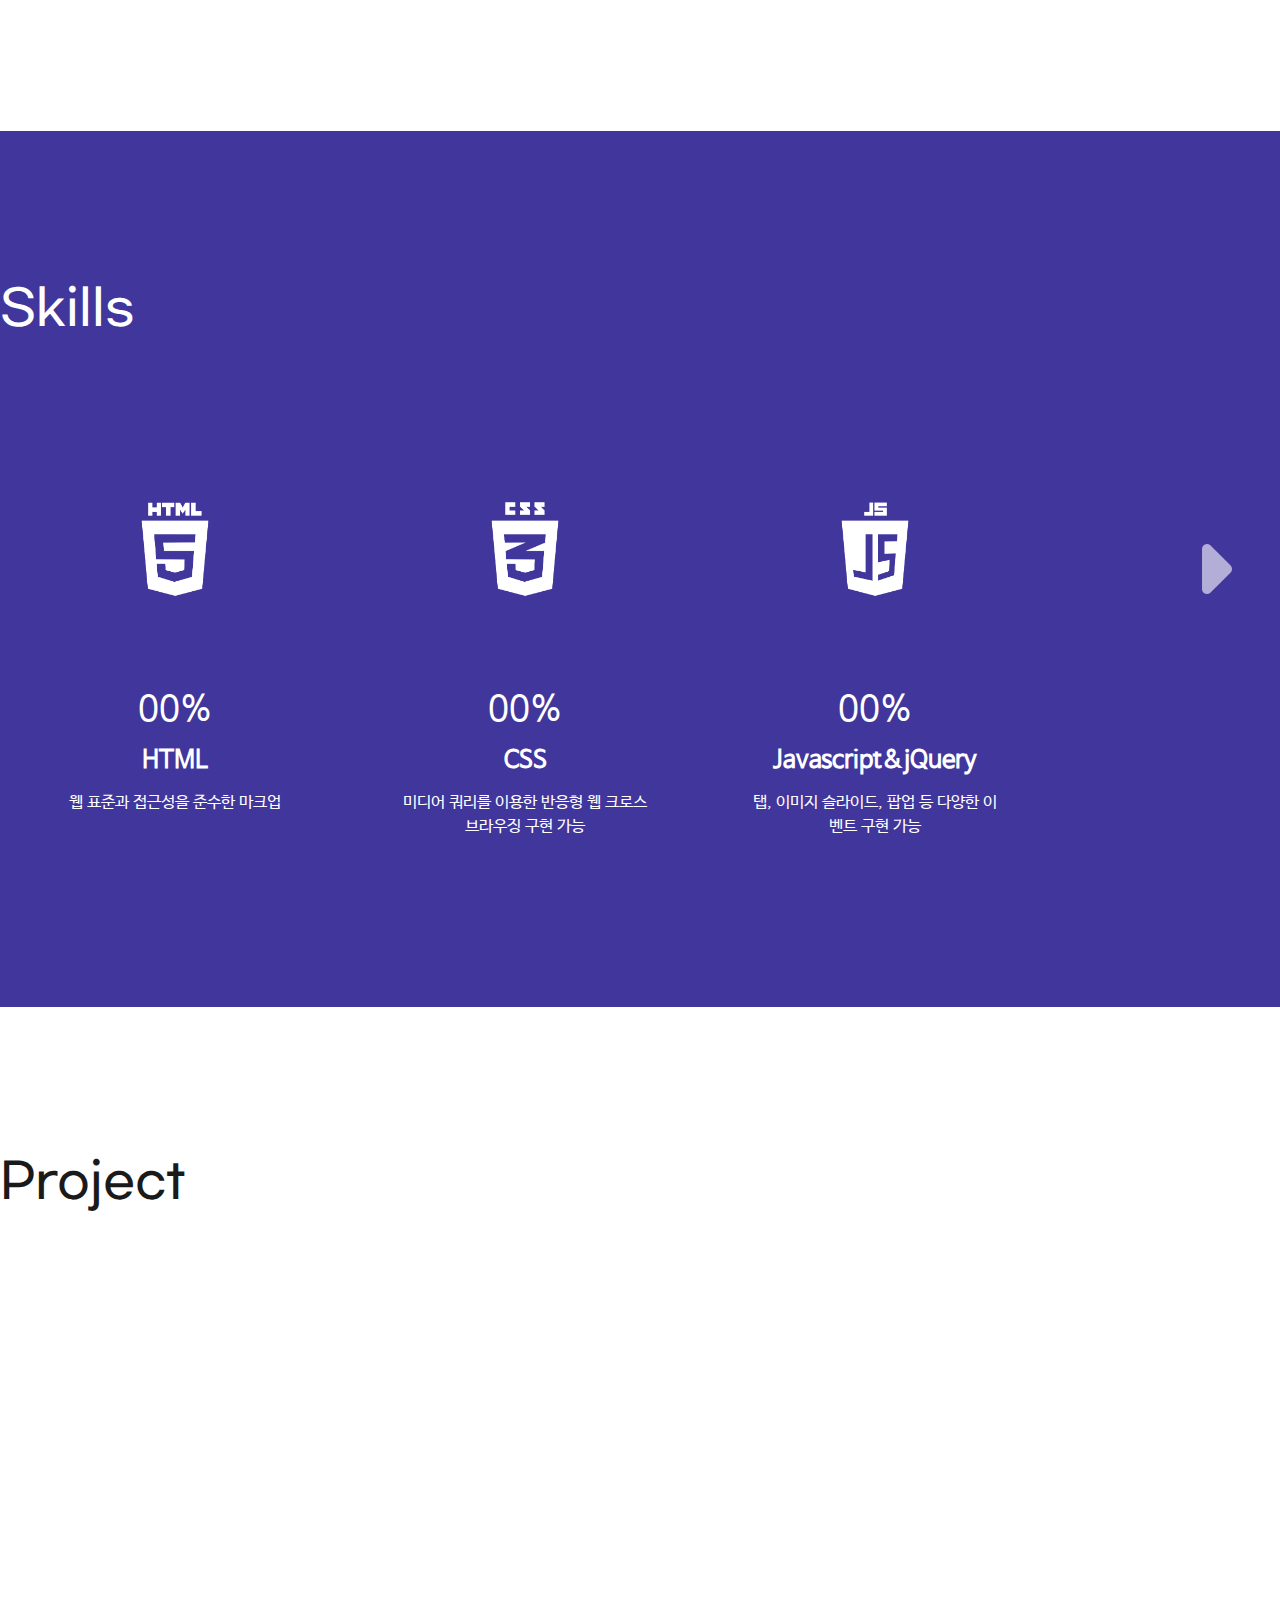
==== commit d5d614ac: "스킬 - 카운터 애니메이션 추가, 슬라이드 기능 추가" ====
--- a/index.html
+++ b/index.html
@@ -103,35 +103,94 @@
                 <div class="inner">
                     <h2 class="title Gmarket">Skills</h2>
                     <div class="skill_slide_wrap">
-                        <div class="skill_slide cf">
+                        <div class="skill_slide show cf">
                             <div class="skill_box type_html fl">
-                                <div class="skill_chart"><img src="image/skill_chart.png" alt="스킬 원형 표"></div>
-                                <span class="skill_rotate">00%</span>
+                                <div class="skill_chart">
+                                    <svg>
+                                        <circle cx="110" cy="110" r="100"></circle>
+                                    </svg>
+                                </div>
+                                <span class="skill_rotate" data-num="90">00%</span>
                                 <h3 class="skill_subtitle">HTML</h3>
                                 <p class="skill_content">웹 표준과 접근성을 준수한 마크업</p>
                             </div>
                             <div class="skill_box type_css fl">
-                                <div class="skill_chart"><img src="image/skill_chart.png" alt="스킬 원형 표"></div>
-                                <span class="skill_rotate">00%</span>
+                                <div class="skill_chart">
+                                    <svg>
+                                        <circle cx="110" cy="110" r="100"></circle>
+                                    </svg>
+                                </div>
+                                <span class="skill_rotate" data-num="85">00%</span>
                                 <h3 class="skill_subtitle">CSS</h3>
                                 <p class="skill_content">미디어 쿼리를 이용한 반응형 웹 크로스 브라우징 구현 가능</p>
                             </div>
                             <div class="skill_box type_jsjq fl">
-                                <div class="skill_chart"><img src="image/skill_chart.png" alt="스킬 원형 표"></div>
-                                <span class="skill_rotate">00%</span>
+                                <div class="skill_chart">
+                                    <svg>
+                                        <circle cx="110" cy="110" r="100"></circle>
+                                    </svg>
+                                </div>
+                                <span class="skill_rotate" data-num="75">00%</span>
                                 <h3 class="skill_subtitle">Javascript&jQuery</h3>
                                 <p class="skill_content">탭, 이미지 슬라이드, 팝업 등 다양한 이벤트 구현 가능</p>
                             </div>
                             <div class="skill_box type_react fl">
-                                <div class="skill_chart"><img src="image/skill_chart.png" alt="스킬 원형 표"></div>
-                                <span class="skill_rotate">00%</span>
+                                <div class="skill_chart">
+                                    <svg>
+                                        <circle cx="110" cy="110" r="100"></circle>
+                                    </svg>
+                                </div>
+                                <span class="skill_rotate" data-num="70">00%</span>
                                 <h3 class="skill_subtitle">REACT</h3>
                                 <p class="skill_content">내용 수정</p>
                             </div>
                         </div>
-                        <div class="skill_slide"></div>
-                    </div>
-                </div>
+                        <div class="skill_slide cf">
+                            <div class="skill_box type_sass fl">
+                                <div class="skill_chart">
+                                    <svg>
+                                        <circle cx="110" cy="110" r="100"></circle>
+                                    </svg>
+                                </div>
+                                <span class="skill_rotate" data-num="80">00%</span>
+                                <h3 class="skill_subtitle">Sass</h3>
+                                <p class="skill_content">기본적인 문법을 이해할 수 있으며 네스팅, 익스텐드, 믹스인 등 사용 가능</p>
+                            </div>
+                            <div class="skill_box type_ps fl">
+                                <div class="skill_chart">
+                                    <svg>
+                                        <circle cx="110" cy="110" r="100"></circle>
+                                    </svg>
+                                </div>
+                                <span class="skill_rotate" data-num="75">00%</span>
+                                <h3 class="skill_subtitle">PHOTOSHOP</h3>
+                                <p class="skill_content">간단한 색감보정, 레이어 마스크를 이용한 사진 합성 가능</p>
+                            </div>
+                            <div class="skill_box type_ai fl">
+                                <div class="skill_chart">
+                                    <svg>
+                                        <circle cx="110" cy="110" r="100"></circle>
+                                    </svg>
+                                </div>
+                                <span class="skill_rotate" data-num="75">00%</span>
+                                <h3 class="skill_subtitle">ILLUSTARTOR</h3>
+                                <p class="skill_content">도형 툴, 패스파인더 등을 이용한 작업 가능</p>
+                            </div>
+                            <div class="skill_box type_xd fl">
+                                <div class="skill_chart">
+                                    <svg>
+                                        <circle cx="110" cy="110" r="100"></circle>
+                                    </svg>
+                                </div>
+                                <span class="skill_rotate" data-num="80">00%</span>
+                                <h3 class="skill_subtitle">PHOTOSHOP</h3>
+                                <p class="skill_content">도형 툴, 마스크, 인스턴스 등을 이용한 작업과 인터렉션 연결 가능</p>
+                            </div>
+                        </div>
+                    </div>
+                </div>
+                <button class="slide_btn slidenext_btn"></button>
+                <button class="slide_btn slideprev_btn hide"></button>
             </div>
             <div id="project" class="section">
                 <div class="inner cf">
--- a/css/index.css
+++ b/css/index.css
@@ -228,13 +228,29 @@
     color: #fff;
     background-color: #41369c;
     padding: 150px 0;
+    position: relative;
+}
+#skills .inner{
+    overflow: hidden;
 }
 #skills .title{
     color: #fff;
     margin-bottom: 100px;
 }
+.skill_slide_wrap{
+    position: relative;
+    height: 420px;
+}
+.skill_slide{
+    position: absolute;
+    opacity: 0;
+    transition: opacity 1s;
+}
+.skill_slide.show{
+    opacity: 1;
+}
 .skill_box{
-    width: calc(100% / 4);
+    width: 350px;
     text-align: center;
 }
 .skill_chart{
@@ -268,6 +284,36 @@
     background-image: url(../image/skills_react_logo.png);
     background-size: 100%;
 }
+.type_sass .skill_chart::before{
+    background-image: url(../image/skills_sass_logo.png);
+    background-size: 100%;
+}
+.type_ps .skill_chart::before{
+    background-image: url(../image/skills_ps_logo.png);
+    background-size: 70px;
+}
+.type_ai .skill_chart::before{
+    background-image: url(../image/skills_ai_logo.png);
+    background-size: 70px;
+}
+.type_xd .skill_chart::before{
+    background-image: url(../image/skills_xd_logo.png);
+    background-size: 70px;
+}
+.skill_chart svg{
+    width: 220px;
+    height: 220px;
+}
+.skill_chart svg circle{
+    fill: transparent;
+    stroke: #fff;
+    stroke-width: 12px;
+    stroke-linecap: round;
+    stroke-dasharray: 628;
+    stroke-dashoffset: 628;
+    transform: rotate(-90deg);
+    transform-origin: 50% 50%;
+}
 .skill_rotate{
     font-size: 36px;
     display: block;
@@ -281,6 +327,38 @@
     font-size: 16px;
     line-height: 24px;
     padding: 0 50px;
+}
+.slide_btn{
+    display: block;
+    width: 50px;
+    height: 50px;
+    border: none;
+    background-color: transparent;
+    background-position: center;
+    background-repeat: no-repeat;
+    background-size: 30px auto;
+    cursor: pointer;
+    position: absolute;
+    top: 50%;
+    transform: translateY(-50%);
+    opacity: .6;
+    transition: opacity .4s;
+}
+.slide_btn:hover{
+    opacity: 1;
+}
+.slide_btn.hide{
+    opacity: 0;
+    cursor: default;
+}
+.slidenext_btn{
+    background-image: url(../image/caret_right_solid.png);
+    right: 3%;
+}
+.slideprev_btn{
+    background-image: url(../image/caret_right_solid.png);
+    transform: rotate(180deg);
+    left: 3%;
 }
 
 #project{
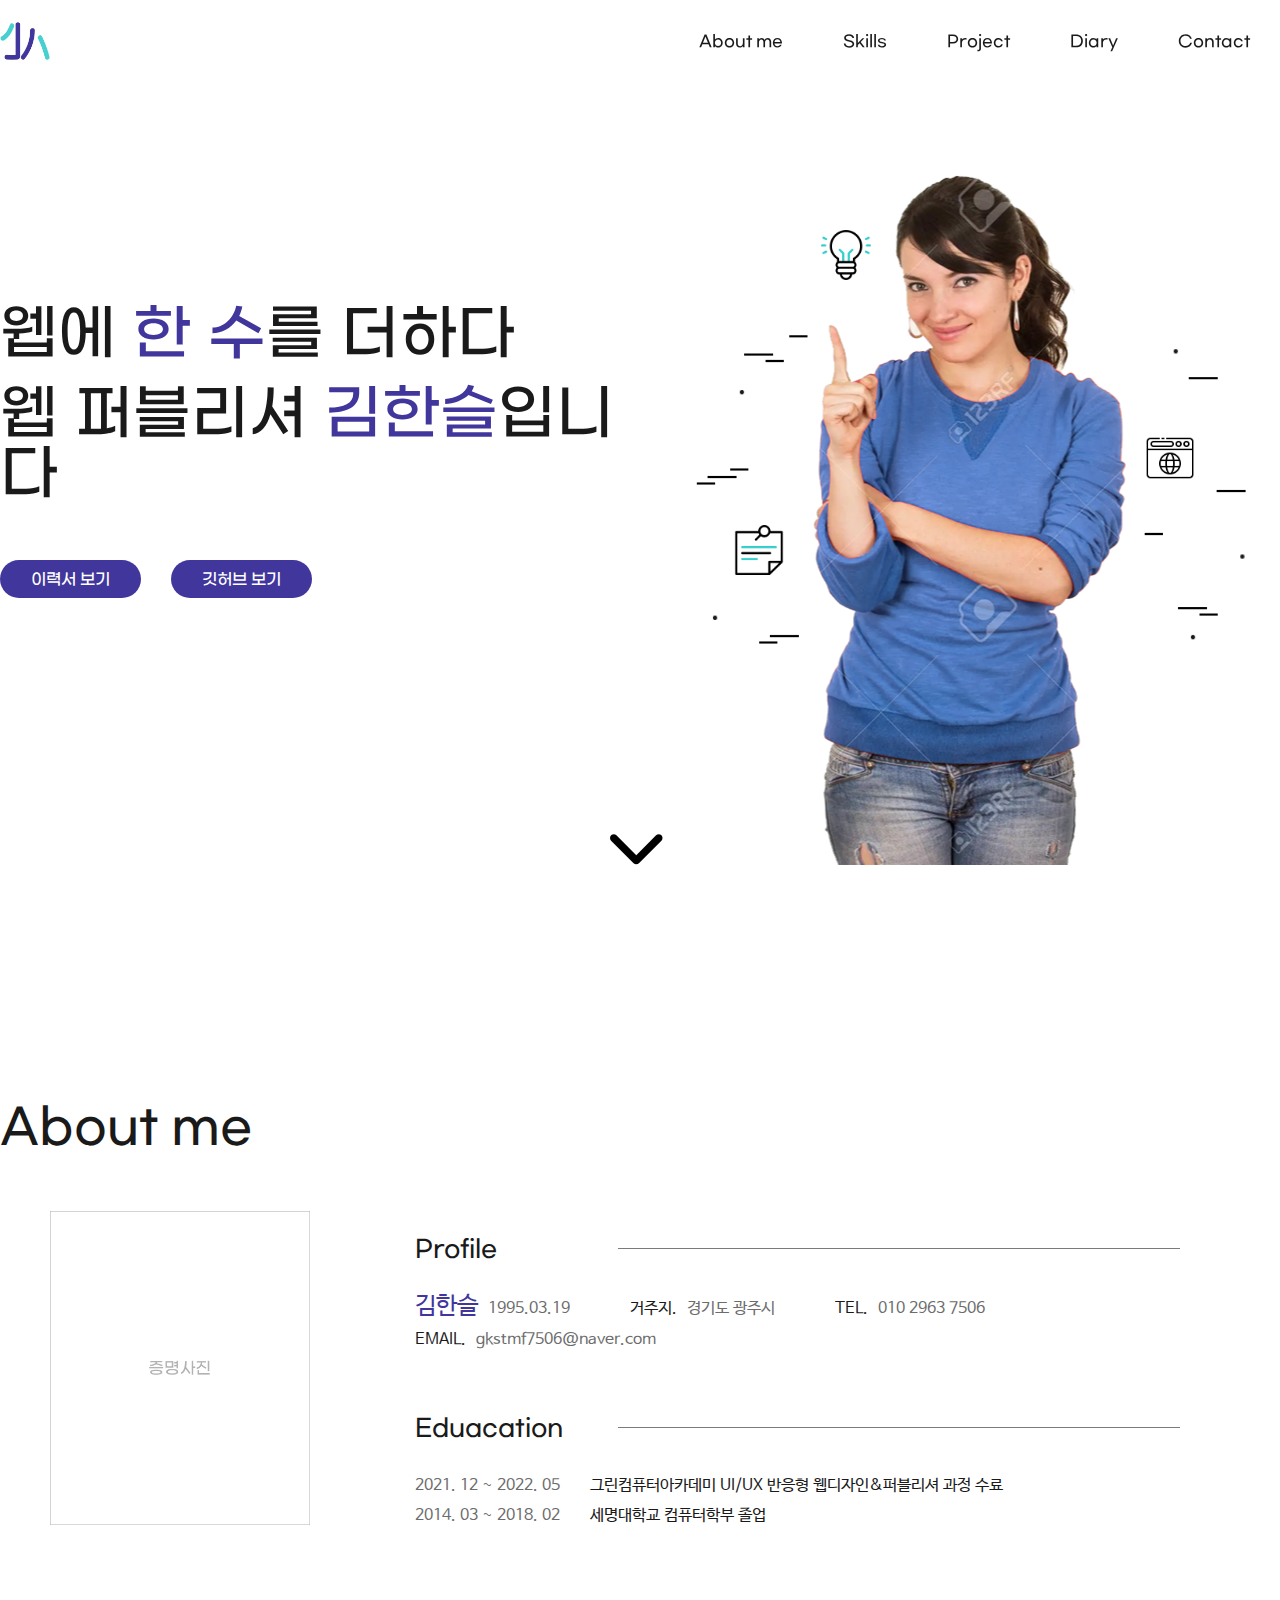
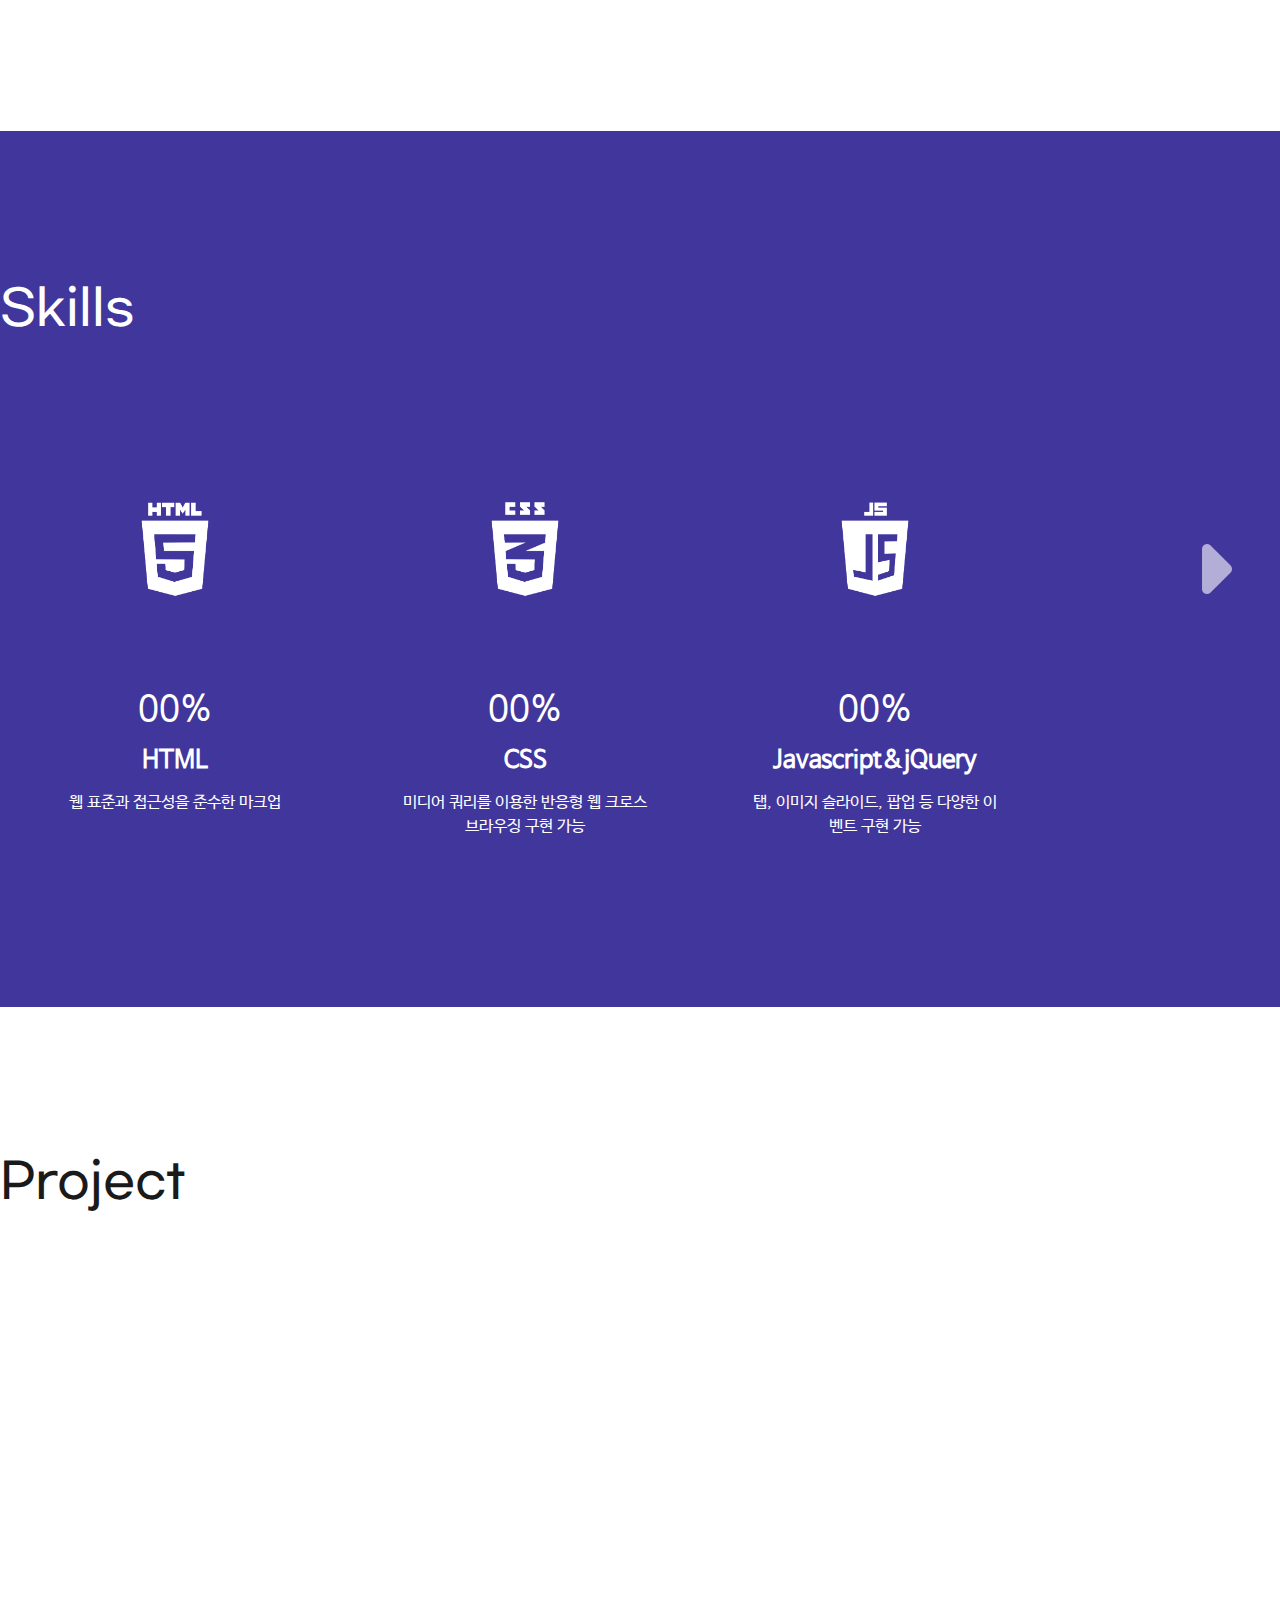
==== commit 19eb90c0: "파일경로 수정/메인메뉴 - 호버 효과 수정/스킬 - 자동 슬라이드 추가/프로젝트 - 프로젝트 넘버링 추가" ====
--- a/index.html
+++ b/index.html
@@ -211,6 +211,7 @@
                             </div>
                         </div>
                         <div class="project_info pj01 fr cf">
+                            <span class="project_numbering">project01</span>
                             <h2>하남시청</h2>
                             <div class="datelang_wrap cf">
                                 <div class="date_wrap fl cf">
@@ -232,22 +233,23 @@
                             <a href="#" class="btn_style fl" target="_blank"><span>기획서</span></a>
                         </div>
                     </div>
-                    <div class="project3 cf">
-                        <div class="project_img pj03 fl">
+                    <div class="project2 cf">
+                        <div class="project_img pj02 fl">
                             <div class="pc_mockup">
                                 <img src="image/mockupimg_pc.png" alt="데스크탑 목업 이미지" class="computer">
-                                <a href="project3/" class="pc_hidden" target="_blank">
-                                    <img src="image/project3_pc.png" alt="프로젝트3 kfc PC화면">
+                                <a href="project2/" class="pc_hidden" target="_blank">
+                                    <img src="image/project2_pc.png" alt="프로젝트2 kfc PC화면">
                                 </a>
                             </div>
                             <div class="mobile_mockup">
                                 <img src="image/mockupimg_mobile.png" alt="모바일 목업 이미지" class="mobile">
-                                <a href="project3/" class="mobile_hidden" target="_blank">
-                                    <img src="image/project3_mobile.png" alt="프로젝트3 kfc Mobile화면">
-                                </a>
-                            </div>
-                        </div>
-                        <div class="project_info pj03 fr cf">
+                                <a href="project2/" class="mobile_hidden" target="_blank">
+                                    <img src="image/project2_mobile.png" alt="프로젝트2 kfc Mobile화면">
+                                </a>
+                            </div>
+                        </div>
+                        <div class="project_info pj02 fr cf">
+                            <span class="project_numbering">project02</span>
                             <h2>KFC</h2>
                             <div class="datelang_wrap cf">
                                 <div class="date_wrap fl cf">
@@ -263,8 +265,8 @@
                             </div>
                             <p>두번째로 작업한 웹페이지입니다. 이번에는 미디어쿼리를 사용하여 반응형 웹페이지로 구현하였습니다. 웹페이지를 구현하며 반응형으로 제작시 고려해야할 것들에 대해 알게 되었으며 이후 Javascript와 jQuery를 이용한 슬라이더도 구현하였습니다.</p>
                             <span class="production_type fl">반응형</span>
-                            <a href="project3/" class="project_link btn_style" target="_blank"><span>사이트로 바로가기</span></a>
-                            <a href="https://github.com/kimhansul/project03" class="btn_style fl" target="_blank"><span>깃허브</span></a>
+                            <a href="project2/" class="project_link btn_style" target="_blank"><span>사이트로 바로가기</span></a>
+                            <a href="https://github.com/kimhansul/project02" class="btn_style fl" target="_blank"><span>깃허브</span></a>
                         </div>
                     </div>
                 </div>
--- a/css/index.css
+++ b/css/index.css
@@ -38,7 +38,7 @@
     transition: width .2s ease-in-out;
 }
 .header a:hover{
-    color: #41369c;
+    color: #33cccc;
 }
 .header ul li.active a{
     color: #41369c;
@@ -446,6 +446,9 @@
     color: #41369c;
     font-size: 24px;
 }
+.project_info .project_numbering{
+    color: #41369c;
+}
 .project_info p{
     width: 80%;
     line-height: 24px;
@@ -491,7 +494,7 @@
 }
 .project_link{
     position: absolute;
-    top: 19px;
+    top: 36px;
     right: 236px;
 }
 .project_link.link_type02{
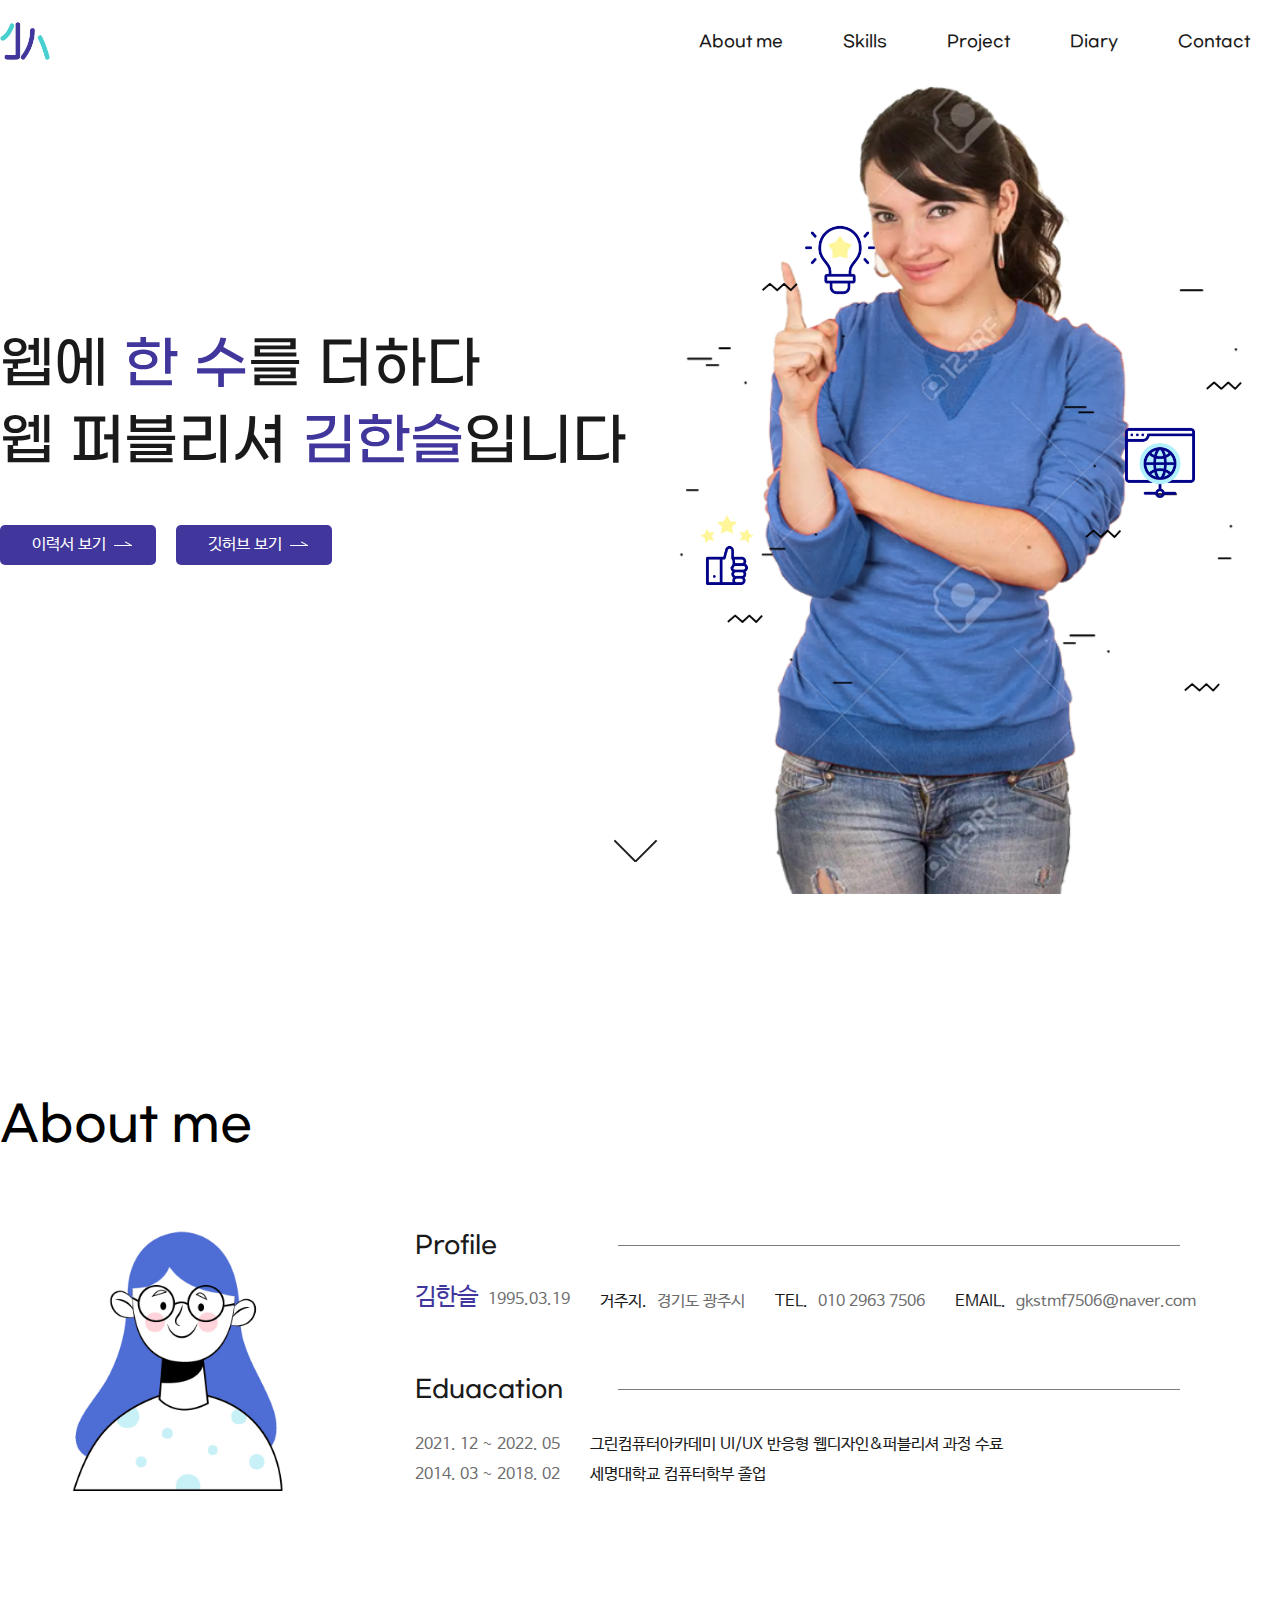
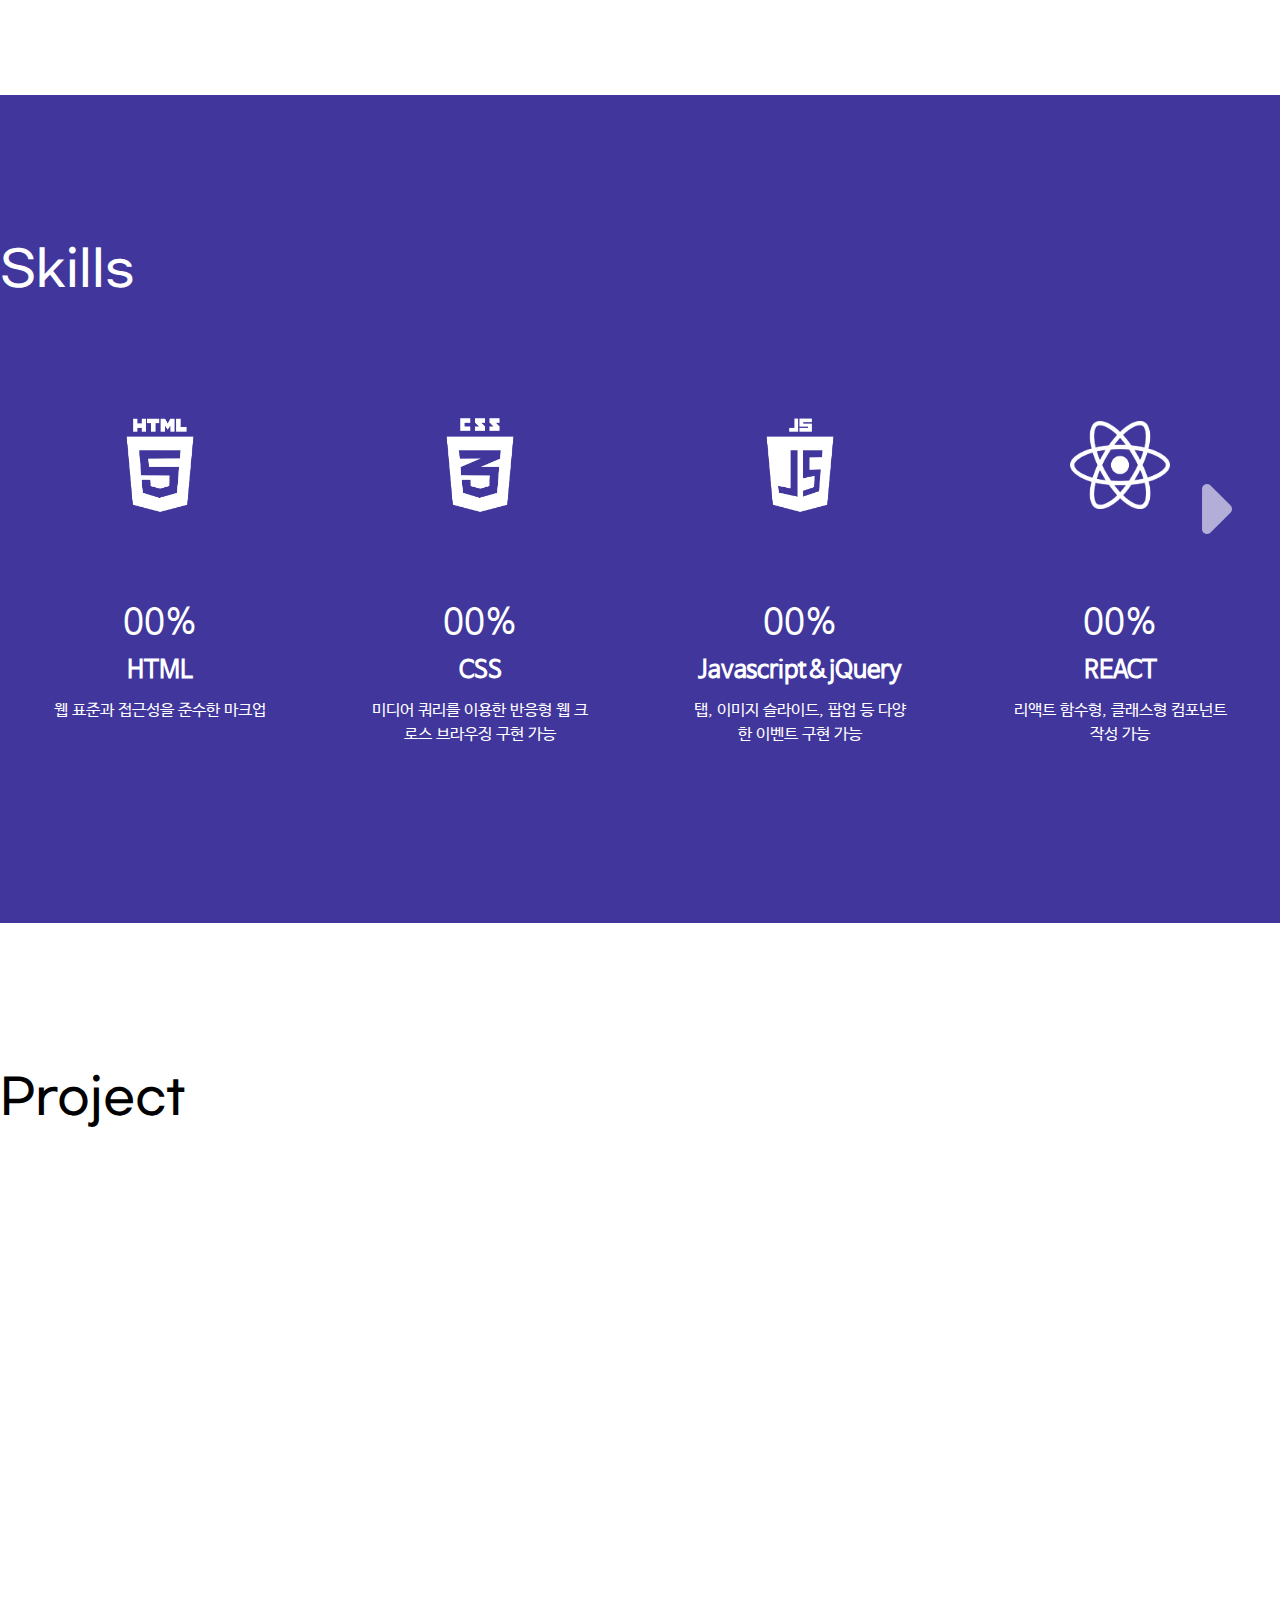
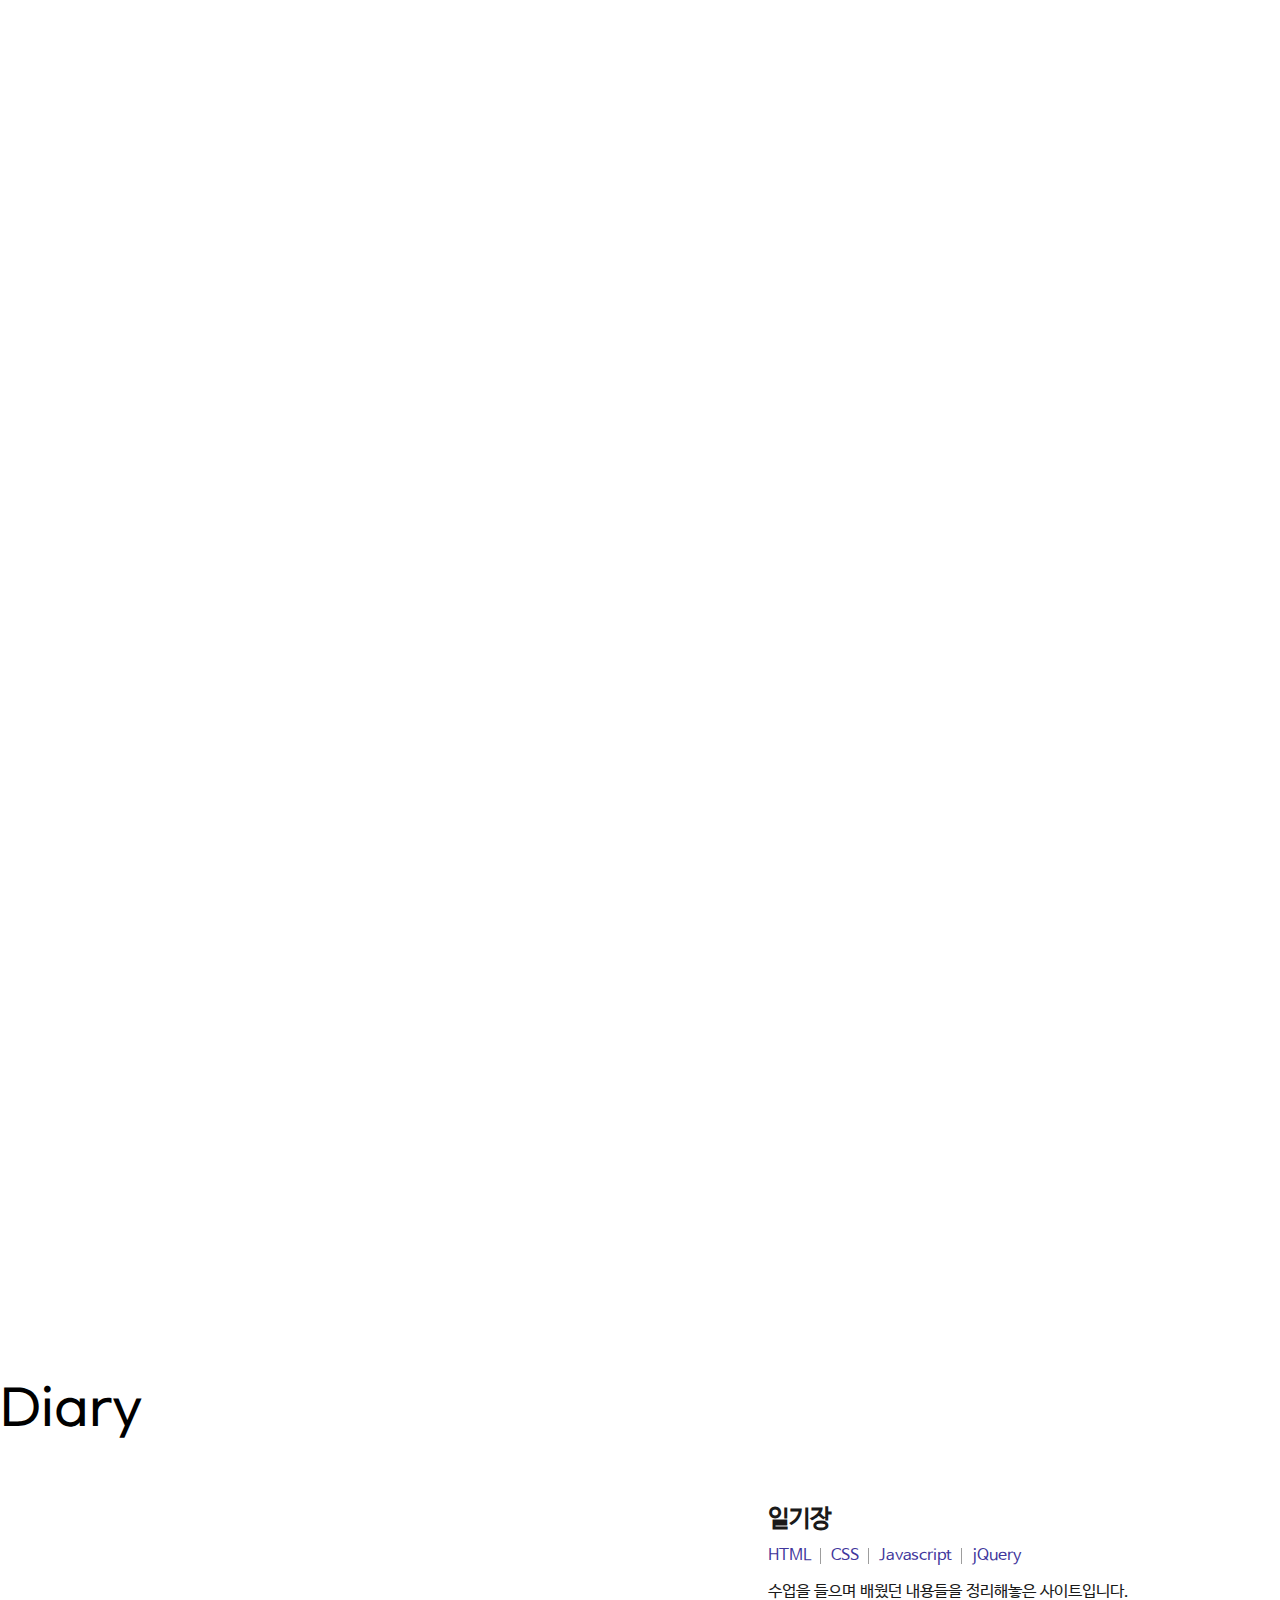
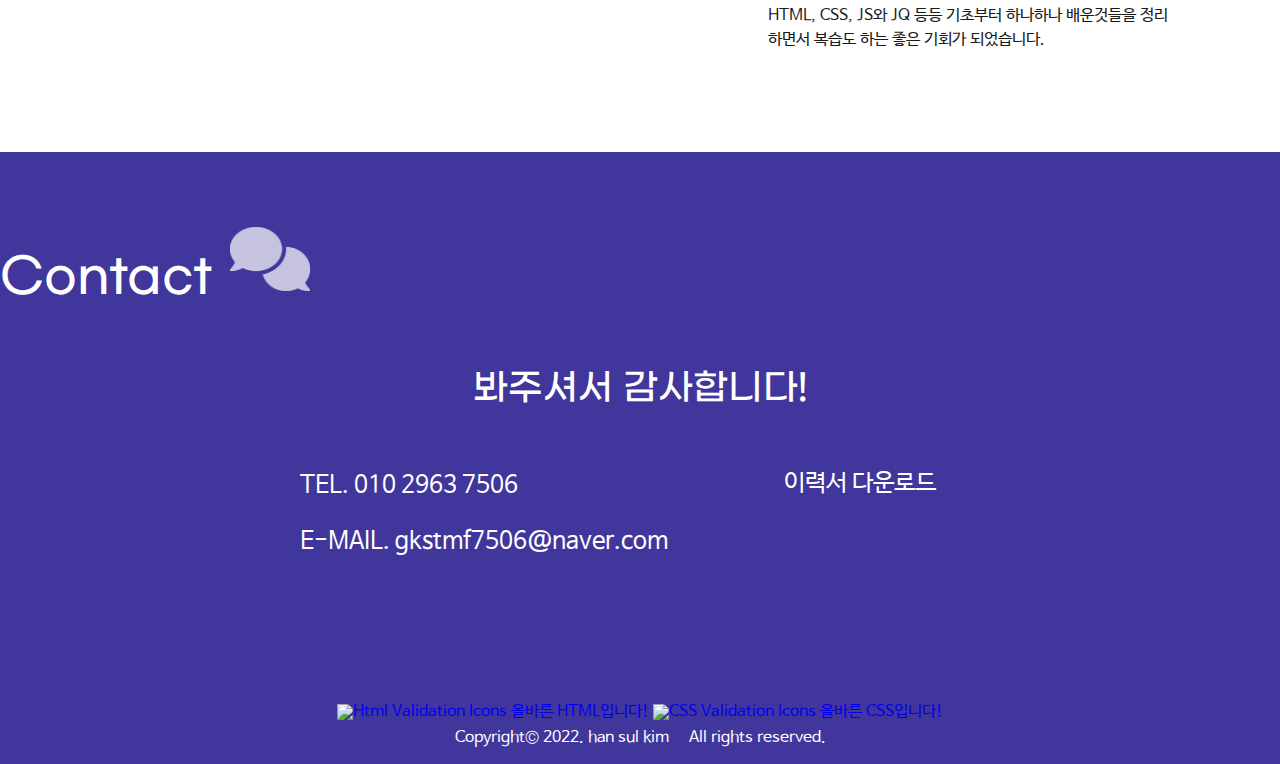
==== commit 1241cb45: "1차 완료" ====
--- a/index.html
+++ b/index.html
@@ -14,7 +14,6 @@
     <meta name="twitter:title" content="신입 퍼블리셔 김한슬의 포트폴리오입니다.">
     <meta name="twitter:description" content="언제나 발전하는 웹 퍼블리셔가 되겠습니다.">
     <!-- <meta name="twitter:image" content=""> -->
-    <link rel="shortcut icon" href="favicon/favicon.ico" type="image/x-icon">
     <link rel="apple-touch-icon" sizes="57x57" href="favicon/apple-icon-57x57.png">
     <link rel="apple-touch-icon" sizes="60x60" href="favicon/apple-icon-60x60.png">
     <link rel="apple-touch-icon" sizes="72x72" href="favicon/apple-icon-72x72.png">
@@ -32,10 +31,10 @@
     <meta name="msapplication-TileColor" content="#ffffff">
     <meta name="msapplication-TileImage" content="favicon/ms-icon-144x144.png">
     <meta name="theme-color" content="#ffffff">
-    <link rel="stylesheet" href="https://cdnjs.cloudflare.com/ajax/libs/font-awesome/6.0.0/css/all.min.css" integrity="sha512-9usAa10IRO0HhonpyAIVpjrylPvoDwiPUiKdWk5t3PyolY1cOd4DSE0Ga+ri4AuTroPR5aQvXU9xC6qOPnzFeg==" crossorigin="anonymous" referrerpolicy="no-referrer" />
+    <link rel="stylesheet" href="https://cdnjs.cloudflare.com/ajax/libs/font-awesome/6.1.1/css/all.min.css" integrity="sha512-KfkfwYDsLkIlwQp6LFnl8zNdLGxu9YAA1QvwINks4PhcElQSvqcyVLLD9aMhXd13uQjoXtEKNosOWaZqXgel0g==" crossorigin="anonymous" referrerpolicy="no-referrer" />
     <link rel="stylesheet" href="css/common.css">
     <link rel="stylesheet" href="css/font.css">
-    <link rel="stylesheet" href="css/index.css">
+    <link rel="stylesheet" href="css/index.css"> 
     <title>김한슬의 포트폴리오</title>
 </head>
 <body>
@@ -59,24 +58,22 @@
                         <p>웹에 <span>한 수</span>를 더하다</p>
                         <p class="underline_style">웹 퍼블리셔 <span>김한슬</span>입니다</p>
                         <div class="mainbtn_wrap">
-                            <a href="#" class="btn_style" target="_blank"><span>이력서 보기</span></a>
-                            <a href="https://github.com/kimhansul" class="btn_style" target="_blank"><span>깃허브 보기</span></a>
+                            <a href="#" class="btn_style Nanum" target="_blank"><span>이력서 보기</span></a>
+                            <a href="https://github.com/kimhansul" class="btn_style Nanum" target="_blank"><span>깃허브 보기</span></a>
                         </div>
                     </div>
                     <div class="main_photo">
-                        <span><img src="image/line_object.png" alt="메인 오브젝트 이미지" class="main_object"></span>
+                        <span><object data="image/background.svg" type="image/svg+xml" class="main_object"></object></span>
                         <img src="image/main_photo.png" alt="메인 인물사진 김한슬" class="my_photo">
                         <span></span>
                     </div>
-                    <div class="scrolldown_ico">
-                        <i class="fa-solid fa-chevron-down"></i>
-                    </div>
+                    <div class="scrolldown_ico"></div>
                 </div>
             </div>
             <div id="about_me" class="section">
                 <div class="inner cf">
                     <h2 class="title Gmarket">About me</h2>
-                    <div class="profile_photo fl"><img src="image/aboutme_photo.png" alt="프로필 증명사진"></div>
+                    <div class="profile_photo fl"><img src="image/aboutme_photo_.png" alt="프로필 증명사진"></div>
                     <div class="profile_info fl">
                         <div class="my_info">
                             <div class="sub_title Gmarket">Profile</div>
@@ -89,7 +86,7 @@
                         </div>
                         <div class="eduacation">
                             <div class="sub_title Gmarket">Eduacation</div>
-                            <ul>
+                            <ul class="cf">
                                 <li class="ed_head fl">2021. 12 ~ 2022. 05</li>
                                 <li class="ed_info fl">그린컴퓨터아카데미 UI/UX 반응형 웹디자인&퍼블리셔 과정 수료</li>
                                 <li class="ed_head fl">2014. 03 ~ 2018. 02</li>
@@ -140,9 +137,9 @@
                                         <circle cx="110" cy="110" r="100"></circle>
                                     </svg>
                                 </div>
-                                <span class="skill_rotate" data-num="70">00%</span>
+                                <span class="skill_rotate" data-num="65">00%</span>
                                 <h3 class="skill_subtitle">REACT</h3>
-                                <p class="skill_content">내용 수정</p>
+                                <p class="skill_content">리액트 함수형, 클래스형 컴포넌트 작성 가능</p>
                             </div>
                         </div>
                         <div class="skill_slide cf">
@@ -188,6 +185,32 @@
                             </div>
                         </div>
                     </div>
+                    <div class="mobile_skillbar_wrap">
+                        <div class="skill_bar type_html">
+                            <div class="bar" data-rate="90"></div>
+                        </div>
+                        <div class="skill_bar type_css">
+                            <div class="bar" data-rate="85"></div>
+                        </div>
+                        <div class="skill_bar type_jsjq">
+                            <div class="bar" data-rate="75"></div>
+                        </div>
+                        <div class="skill_bar type_react">
+                            <div class="bar" data-rate="65"></div>
+                        </div>
+                        <div class="skill_bar type_sass">
+                            <div class="bar" data-rate="80"></div>
+                        </div>
+                        <div class="skill_bar type_ps">
+                            <div class="bar" data-rate="75"></div>
+                        </div>
+                        <div class="skill_bar type_ai">
+                            <div class="bar" data-rate="75"></div>
+                        </div>
+                        <div class="skill_bar type_xd">
+                            <div class="bar" data-rate="80"></div>
+                        </div>
+                    </div>
                 </div>
                 <button class="slide_btn slidenext_btn"></button>
                 <button class="slide_btn slideprev_btn hide"></button>
@@ -195,7 +218,7 @@
             <div id="project" class="section">
                 <div class="inner cf">
                     <h2 class="title Gmarket">Project</h2>
-                    <div class="project1 cf">
+                    <div class="project_content project1 cf">
                         <div class="project_img pj01 fl">
                             <div class="pc_mockup">
                                 <img src="image/mockupimg_pc.png" alt="데스크탑 목업 이미지" class="computer">
@@ -211,8 +234,11 @@
                             </div>
                         </div>
                         <div class="project_info pj01 fr cf">
-                            <span class="project_numbering">project01</span>
-                            <h2>하남시청</h2>
+                            <div class="project_title_wrap">
+                                <span class="project_numbering">project01</span>
+                                <h2 class="project_title">하남시청</h2>
+                                <span class="production_type">적응형</span>
+                            </div>
                             <div class="datelang_wrap cf">
                                 <div class="date_wrap fl cf">
                                     <span class="production_date fl">제작기간</span>
@@ -225,15 +251,18 @@
                                     <li class="fl">jQuery</li>
                                 </ul>
                             </div>
-                            <p>처음으로 작업한 웹페이지입니다. 헤더부터 푸터까지 여러 시행착오 끝에 스프라이트 이미지 활용이나 드롭다운 메뉴 등 여러가지를 구현하며 HTML과 CSS를 더 빨리 이해할 수 있었습니다. 이후 Javascript를 이용한 슬라이더나 탭메뉴 등을 구현하며 Javascript에 대한 이해의 기회도 얻을 수 있었습니다.</p>
-                            <span class="production_type fl">적응형</span>
-                            <a href="project1/" class="project_link btn_style" target="_blank"><span>사이트로 바로가기</span></a>
-                            <a href="project1/board.html" class="project_link link_type02 btn_style" target="_blank"><span>Sub 페이지</span></a>
-                            <a href="https://github.com/kimhansul/project01" class="btn_style fl" target="_blank"><span>깃허브</span></a>
-                            <a href="#" class="btn_style fl" target="_blank"><span>기획서</span></a>
-                        </div>
-                    </div>
-                    <div class="project2 cf">
+                            <div class="project_content_wrap">
+                                <p>처음으로 작업한 웹페이지입니다. 헤더부터 푸터까지 여러 시행착오 끝에 스프라이트 이미지 활용이나 드롭다운 메뉴 등 여러가지를 구현하며 HTML과 CSS를 더 빨리 이해할 수 있었습니다. 이후 Javascript를 이용한 슬라이더나 탭메뉴 등을 구현하며 Javascript에 대한 이해의 기회도 얻을 수 있었습니다.</p>
+                                <div class="project_btn_wrap">
+                                    <a href="https://kimhansul.github.io/project01/" class="project_link btn_style" target="_blank"><span>사이트로 바로가기</span></a>
+                                    <a href="https://kimhansul.github.io/project01/board.html" class="project_link link_type02 btn_style" target="_blank"><span>Sub 페이지</span></a>
+                                    <a href="https://github.com/kimhansul/project01" class="btn_style" target="_blank"><span>깃허브</span></a>
+                                    <a href="file/project1_proposal.pdf" class="btn_style" target="_blank"><span>기획서</span></a>
+                                </div>
+                            </div>
+                        </div>
+                    </div>
+                    <div class="project_content project2 cf">
                         <div class="project_img pj02 fl">
                             <div class="pc_mockup">
                                 <img src="image/mockupimg_pc.png" alt="데스크탑 목업 이미지" class="computer">
@@ -249,8 +278,11 @@
                             </div>
                         </div>
                         <div class="project_info pj02 fr cf">
-                            <span class="project_numbering">project02</span>
-                            <h2>KFC</h2>
+                            <div class="project_title_wrap">
+                                <span class="project_numbering">project02</span>
+                                <h2 class="project_title">KFC</h2>
+                                <span class="production_type">반응형</span>
+                            </div>
                             <div class="datelang_wrap cf">
                                 <div class="date_wrap fl cf">
                                     <span class="production_date fl">제작기간</span>
@@ -263,22 +295,173 @@
                                     <li class="fl">jQuery</li>
                                 </ul>
                             </div>
-                            <p>두번째로 작업한 웹페이지입니다. 이번에는 미디어쿼리를 사용하여 반응형 웹페이지로 구현하였습니다. 웹페이지를 구현하며 반응형으로 제작시 고려해야할 것들에 대해 알게 되었으며 이후 Javascript와 jQuery를 이용한 슬라이더도 구현하였습니다.</p>
-                            <span class="production_type fl">반응형</span>
-                            <a href="project2/" class="project_link btn_style" target="_blank"><span>사이트로 바로가기</span></a>
-                            <a href="https://github.com/kimhansul/project02" class="btn_style fl" target="_blank"><span>깃허브</span></a>
+                            <div class="project_content_wrap">
+                                <p>두번째로 작업한 웹페이지입니다. 이번에는 미디어쿼리를 사용하여 반응형 웹페이지로 구현하였습니다. 웹페이지를 구현하며 반응형으로 제작시 고려해야할 것들에 대해 알게 되었으며 이후 Javascript와 jQuery를 이용한 슬라이더도 구현하였습니다.</p>
+                                <div class="project_btn_wrap">
+                                    <a href="https://github.com/kimhansul/project02" class="btn_style" target="_blank"><span>깃허브</span></a>
+                                    <a href="https://kimhansul.github.io/project02/" class="project_link btn_style" target="_blank"><span>사이트로 바로가기</span></a>
+                                </div>
+                            </div>
+                        </div>
+                    </div>
+                    <div class="project_content project3 cf">
+                        <div class="project_img pj03 fl">
+                            <div class="pc_mockup">
+                                <img src="image/mockupimg_pc.png" alt="데스크탑 목업 이미지" class="computer">
+                                <a href="https://kimhansul.github.io/project03/" class="pc_hidden" target="_blank">
+                                    <img src="image/project3_pc.png" alt="프로젝트3 쿠키런: 오븐브레이크 PC화면">
+                                </a>
+                            </div>
+                            <div class="mobile_mockup">
+                                <img src="image/mockupimg_mobile.png" alt="모바일 목업 이미지" class="mobile">
+                                <a href="https://kimhansul.github.io/project03/" class="mobile_hidden" target="_blank">
+                                    <img src="image/project3_mobile.png" alt="프로젝트3 쿠키런: 오븐브레이크 Mobile화면">
+                                </a>
+                            </div>
+                        </div>
+                        <div class="project_info pj03 fr cf">
+                            <div class="project_title_wrap">
+                                <span class="project_numbering">project03</span>
+                                <h2 class="project_title">쿠키런: 오븐브레이크</h2>
+                                <span class="production_type">반응형</span>
+                            </div>
+                            <div class="datelang_wrap cf">
+                                <div class="date_wrap fl cf">
+                                    <span class="production_date fl">제작기간</span>
+                                    <span class="fl">5일</span>
+                                </div>
+                                <ul class="use_lang fl cf">
+                                    <li class="fl">HTML</li>
+                                    <li class="fl">SCSS</li>
+                                    <li class="fl">jQuery</li>
+                                </ul>
+                            </div>
+                            <div class="project_content_wrap">
+                                <p>SCSS로 작업한 웹페이지입니다. nesting, mixin, partial, if 등을 사용하여 구현하였습니다. SCSS를 완료한 이후 jQuery를 사용하여 슬라이드까지 구현하였습니다.</p>
+                                <div class="project_btn_wrap">
+                                    <a href="https://github.com/kimhansul/project03" class="btn_style" target="_blank"><span>깃허브</span></a>
+                                    <a href="https://kimhansul.github.io/project03/" class="project_link btn_style" target="_blank"><span>사이트로 바로가기</span></a>
+                                </div>
+                            </div>
+                        </div>
+                    </div>
+                    <div class="project_content react_project cf">
+                        <div class="project_img react_pj fl">
+                            <div class="pc_mockup">
+                                <img src="image/mockupimg_pc.png" alt="데스크탑 목업 이미지" class="computer">
+                                <a href="https://kimhansul.github.io/movie_app_2022" class="pc_hidden" target="_blank">
+                                    <img src="image/project_react_pc.png" alt="리액트 프로젝트 PC화면">
+                                </a>
+                            </div>
+                            <div class="mobile_mockup">
+                                <img src="image/mockupimg_mobile.png" alt="모바일 목업 이미지" class="mobile">
+                                <a href="https://kimhansul.github.io/movie_app_2022" class="mobile_hidden" target="_blank">
+                                    <img src="image/project_react_mobile.png" alt="리액트 프로젝트 Mobile화면">
+                                </a>
+                            </div>
+                        </div>
+                        <div class="project_info react_pj fr cf">
+                            <div class="project_title_wrap">
+                                <span class="project_numbering">project04</span>
+                                <h2 class="project_title">Movie app</h2>
+                                <span class="production_type">반응형</span>
+                            </div>
+                            <div class="datelang_wrap cf">
+                                <div class="date_wrap fl cf">
+                                    <span class="production_date fl">제작기간</span>
+                                    <span class="fl">1주</span>
+                                </div>
+                                <ul class="use_lang fl cf">
+                                    <li class="fl">HTML</li>
+                                    <li class="fl">CSS</li>
+                                    <li class="fl">React</li>
+                                </ul>
+                            </div>
+                            <div class="project_content_wrap">
+                                <p>리액트로 구현한 페이지입니다. 여러 컴포넌트와 props, map() 함수 등을 사용해보며 리액트 기본을 배웠으며 API를 사용하여 데이터를 받아와 state에 저장하여 화면에 출력시켜 보았으며 이후 CSS로 정리하여 완성하였습니다.</p>
+                                <div class="project_btn_wrap">
+                                    <a href="https://github.com/kimhansul/movie_app_2022" class="btn_style" target="_blank"><span>깃허브</span></a>
+                                    <a href="https://kimhansul.github.io/movie_app_2022" class="project_link btn_style" target="_blank"><span>사이트로 바로가기</span></a>
+                                </div>
+                            </div>
+                        </div>
+                    </div>
+                    <div class="project_content uiux_project cf">
+                        <div class="uiux_wrap">
+                            <div class="project_img type_right uiux_pj fr">
+                                <div class="uiux_mobile_mockup">
+                                    <div class="app_warp"><iframe src="https://www.figma.com/embed?embed_host=share&url=https%3A%2F%2Fwww.figma.com%2Fproto%2FGH0GzbJxYSuBzgY5IlQ4Zm%2FApp%3Fnode-id%3D117%253A1168%26scaling%3Dscale-down-width%26page-id%3D0%253A1%26starting-point-node-id%3D128%253A1170" allowfullscreen></iframe></div>
+                                    <img src="image/mockupimg_mobile.png" alt="모바일 목업 이미지" class="mobile">
+                                </div>
+                            </div>
+                            <div class="project_info uiux_pj fl cf">
+                                <div class="project_title_wrap">
+                                    <span class="project_numbering">UI/UX project</span>
+                                    <h2 class="project_title">코래방</h2>
+                                    <span class="production_type">앱</span>
+                                </div>
+                                <div class="datelang_wrap cf">
+                                    <div class="date_wrap fl cf">
+                                        <span class="production_date fl">제작기간</span>
+                                        <span class="fl">1주</span>
+                                    </div>
+                                    <ul class="use_lang fl cf">
+                                        <li class="fl">Figma</li>
+                                    </ul>
+                                </div>
+                                <div class="project_content_wrap">
+                                    <p>조별 프로젝트로 진행한 앱입니다. 여러가지 이유로 시간이 나지 않거나, 특히 최근 코로나 때문에 밖에 나가고 놀고 싶어도 자유롭게 놀지 못하는 아쉬움을 가진 사람들을 위해 언제 어디서든 편히 놀 수 있는 앱을 기획하게 되었습니다.</p>
+                                    <p>Figma로 작업하였으며, 작업하며 전반적인 Figma의 조작법을 알아가고 팀원들과의 소통과 협동의 중요성을 알게되었습니다.</p>
+                                    <div class="project_btn_wrap">
+                                        <a href="#" class="btn_style" target="_blank"><span>기획서</span></a>
+                                        <a href="https://www.figma.com/proto/GH0GzbJxYSuBzgY5IlQ4Zm/App?node-id=117%3A1168&scaling=scale-down&page-id=0%3A1&starting-point-node-id=128%3A1170" class="project_link btn_style" target="_blank"><span>Figma</span></a>
+                                    </div>
+                                </div>
+                            </div>
                         </div>
                     </div>
                 </div>
             </div>
             <div id="diary" class="section">
-                <div class="inner">
-                    diary
+                <div class="inner cf">
+                    <h2 class="title Gmarket">Diary</h2>
+                    <div class="diary_link_wrap">
+                        <a href="http://gkstmf7506.dothome.co.kr/" target="_blank" class="diary_link">Diary</a>
+                    </div>
+                    <div class="diary_content fr">
+                        <h2 class="project_title">일기장</h2>
+                        <ul class="use_lang cf">
+                            <li class="fl">HTML</li>
+                            <li class="fl">CSS</li>
+                            <li class="fl">Javascript</li>
+                            <li class="fl">jQuery</li>
+                        </ul>
+                        <p>수업을 들으며 배웠던 내용들을 정리해놓은 사이트입니다. <br/> HTML, CSS, JS와 JQ 등등 기초부터 하나하나 배운것들을 정리하면서 복습도 하는 좋은 기회가 되었습니다.</p>
+                    </div>
                 </div>
             </div>
             <div id="contact" class="section">
                 <div class="inner">
-                    contact
+                    <h2 class="title Gmarket">Contact</h2>
+                    <p class="closing Gmarket">봐주셔서 감사합니다!</p>
+                    <div class="contact_content cf">
+                        <ul class="fl">
+                            <li><span class="icon_style"><i class="fa-solid fa-mobile"></i></span><span class="content_head">tel.</span> 010 2963 7506</li>
+                            <li><span class="icon_style"><i class="fa-solid fa-envelope"></i></span><span class="content_head">e-mail.</span> <a href="mailto:gkstmf7506@naver.com">gkstmf7506@naver.com</a></li>
+                        </ul>
+                        <p class="download_link fr">
+                            <a href="#" target="_blank" class="resume_link">이력서 다운로드</a>
+                            <a href="https://github.com/kimhansul" target="_blank" class="git_link"><span class="icon_style"><i class="fa-brands fa-github"></i></span><span class="git_link_content">깃허브 바로가기</span></a>
+                        </p>
+                    </div>
+                    <div class="validation_icon">
+                        <a href="https://validator.w3.org/check?uri=http://hansul.dothome.co.kr/" target="_blank"><img src="http://www.w3.org/Icons/valid-html401-blue.png" alt="Html Validation Icons 올바른 HTML입니다!"></a>
+                        <a href="https://jigsaw.w3.org/css-validator/validator?uri=http://hansul.dothome.co.kr/" target="_blank"><img src="https://jigsaw.w3.org/css-validator/images/vcss-blue" alt="CSS Validation Icons 올바른 CSS입니다!"></a>
+                    </div>
+                    <div class="copyright_wrap cf">
+                        <p class="fl">Copyright© 2022. han sul kim</p>
+                        <p class="fl">All rights reserved.</p>
+                    </div>
                 </div>
             </div>
         </div>
--- a/css/common.css
+++ b/css/common.css
@@ -1,355 +1,11 @@
-/*! normalize.css v8.0.1 | MIT License | github.com/necolas/normalize.css */
+*{
+  margin: 0;
+  padding: 0;
+}
 
-/* Document
-   ========================================================================== */
-
-/**
- * 1. Correct the line height in all browsers.
- * 2. Prevent adjustments of font size after orientation changes in iOS.
- */
-
- html {
-    line-height: 1.15; /* 1 */
-    -webkit-text-size-adjust: 100%; /* 2 */
-  }
-  
-  /* Sections
-     ========================================================================== */
-  
-  /**
-   * Remove the margin in all browsers.
-   */
-  
-  body {
-    margin: 0;
-  }
-  
-  /**
-   * Render the `main` element consistently in IE.
-   */
-  
-  main {
-    display: block;
-  }
-  
-  /**
-   * Correct the font size and margin on `h1` elements within `section` and
-   * `article` contexts in Chrome, Firefox, and Safari.
-   */
-  
-  h1 {
-    font-size: 2em;
-    margin: 0.67em 0;
-  }
-  
-  /* Grouping content
-     ========================================================================== */
-  
-  /**
-   * 1. Add the correct box sizing in Firefox.
-   * 2. Show the overflow in Edge and IE.
-   */
-  
-  hr {
-    box-sizing: content-box; /* 1 */
-    height: 0; /* 1 */
-    overflow: visible; /* 2 */
-  }
-  
-  /**
-   * 1. Correct the inheritance and scaling of font size in all browsers.
-   * 2. Correct the odd `em` font sizing in all browsers.
-   */
-  
-  pre {
-    font-family: monospace, monospace; /* 1 */
-    font-size: 1em; /* 2 */
-  }
-  
-  /* Text-level semantics
-     ========================================================================== */
-  
-  /**
-   * Remove the gray background on active links in IE 10.
-   */
-  
-  a {
-    background-color: transparent;
-    text-decoration: none;
-  }
-  
-  /**
-   * 1. Remove the bottom border in Chrome 57-
-   * 2. Add the correct text decoration in Chrome, Edge, IE, Opera, and Safari.
-   */
-  
-  abbr[title] {
-    border-bottom: none; /* 1 */
-    text-decoration: underline; /* 2 */
-    text-decoration: underline dotted; /* 2 */
-  }
-  
-  /**
-   * Add the correct font weight in Chrome, Edge, and Safari.
-   */
-  
-  b,
-  strong {
-    font-weight: bolder;
-  }
-  
-  /**
-   * 1. Correct the inheritance and scaling of font size in all browsers.
-   * 2. Correct the odd `em` font sizing in all browsers.
-   */
-  
-  code,
-  kbd,
-  samp {
-    font-family: monospace, monospace; /* 1 */
-    font-size: 1em; /* 2 */
-  }
-  
-  /**
-   * Add the correct font size in all browsers.
-   */
-  
-  small {
-    font-size: 80%;
-  }
-  
-  /**
-   * Prevent `sub` and `sup` elements from affecting the line height in
-   * all browsers.
-   */
-  
-  sub,
-  sup {
-    font-size: 75%;
-    line-height: 0;
-    position: relative;
-    vertical-align: baseline;
-  }
-  
-  sub {
-    bottom: -0.25em;
-  }
-  
-  sup {
-    top: -0.5em;
-  }
-  
-  /* Embedded content
-     ========================================================================== */
-  
-  /**
-   * Remove the border on images inside links in IE 10.
-   */
-  
-  img {
-    border-style: none;
-  }
-  
-  /* Forms
-     ========================================================================== */
-  
-  /**
-   * 1. Change the font styles in all browsers.
-   * 2. Remove the margin in Firefox and Safari.
-   */
-  
-  button,
-  input,
-  optgroup,
-  select,
-  textarea {
-    font-family: inherit; /* 1 */
-    font-size: 100%; /* 1 */
-    line-height: 1.15; /* 1 */
-    margin: 0; /* 2 */
-  }
-  
-  /**
-   * Show the overflow in IE.
-   * 1. Show the overflow in Edge.
-   */
-  
-  button,
-  input { /* 1 */
-    overflow: visible;
-  }
-  
-  /**
-   * Remove the inheritance of text transform in Edge, Firefox, and IE.
-   * 1. Remove the inheritance of text transform in Firefox.
-   */
-  
-  button,
-  select { /* 1 */
-    text-transform: none;
-  }
-  
-  /**
-   * Correct the inability to style clickable types in iOS and Safari.
-   */
-  
-  button,
-  [type="button"],
-  [type="reset"],
-  [type="submit"] {
-    -webkit-appearance: button;
-  }
-  
-  /**
-   * Remove the inner border and padding in Firefox.
-   */
-  
-  button::-moz-focus-inner,
-  [type="button"]::-moz-focus-inner,
-  [type="reset"]::-moz-focus-inner,
-  [type="submit"]::-moz-focus-inner {
-    border-style: none;
-    padding: 0;
-  }
-  
-  /**
-   * Restore the focus styles unset by the previous rule.
-   */
-  
-  button:-moz-focusring,
-  [type="button"]:-moz-focusring,
-  [type="reset"]:-moz-focusring,
-  [type="submit"]:-moz-focusring {
-    outline: 1px dotted ButtonText;
-  }
-  
-  /**
-   * Correct the padding in Firefox.
-   */
-  
-  fieldset {
-    padding: 0.35em 0.75em 0.625em;
-  }
-  
-  /**
-   * 1. Correct the text wrapping in Edge and IE.
-   * 2. Correct the color inheritance from `fieldset` elements in IE.
-   * 3. Remove the padding so developers are not caught out when they zero out
-   *    `fieldset` elements in all browsers.
-   */
-  
-  legend {
-    box-sizing: border-box; /* 1 */
-    color: inherit; /* 2 */
-    display: table; /* 1 */
-    max-width: 100%; /* 1 */
-    padding: 0; /* 3 */
-    white-space: normal; /* 1 */
-  }
-  
-  /**
-   * Add the correct vertical alignment in Chrome, Firefox, and Opera.
-   */
-  
-  progress {
-    vertical-align: baseline;
-  }
-  
-  /**
-   * Remove the default vertical scrollbar in IE 10+.
-   */
-  
-  textarea {
-    overflow: auto;
-  }
-  
-  /**
-   * 1. Add the correct box sizing in IE 10.
-   * 2. Remove the padding in IE 10.
-   */
-  
-  [type="checkbox"],
-  [type="radio"] {
-    box-sizing: border-box; /* 1 */
-    padding: 0; /* 2 */
-  }
-  
-  /**
-   * Correct the cursor style of increment and decrement buttons in Chrome.
-   */
-  
-  [type="number"]::-webkit-inner-spin-button,
-  [type="number"]::-webkit-outer-spin-button {
-    height: auto;
-  }
-  
-  /**
-   * 1. Correct the odd appearance in Chrome and Safari.
-   * 2. Correct the outline style in Safari.
-   */
-  
-  [type="search"] {
-    -webkit-appearance: textfield; /* 1 */
-    outline-offset: -2px; /* 2 */
-  }
-  
-  /**
-   * Remove the inner padding in Chrome and Safari on macOS.
-   */
-  
-  [type="search"]::-webkit-search-decoration {
-    -webkit-appearance: none;
-  }
-  
-  /**
-   * 1. Correct the inability to style clickable types in iOS and Safari.
-   * 2. Change font properties to `inherit` in Safari.
-   */
-  
-  ::-webkit-file-upload-button {
-    -webkit-appearance: button; /* 1 */
-    font: inherit; /* 2 */
-  }
-  
-  /* Interactive
-     ========================================================================== */
-  
-  /*
-   * Add the correct display in Edge, IE 10+, and Firefox.
-   */
-  
-  details {
-    display: block;
-  }
-  
-  /*
-   * Add the correct display in all browsers.
-   */
-  
-  summary {
-    display: list-item;
-  }
-  
-  /* Misc
-     ========================================================================== */
-  
-  /**
-   * Add the correct display in IE 10+.
-   */
-  
-  template {
-    display: none;
-  }
-  
-  /**
-   * Add the correct display in IE 10.
-   */
-  
-  [hidden] {
-    display: none;
-  }
-
-
+body{
+  line-height: 1;
+}
 ul, ol, dl{
     list-style: none;
     padding: 0;
@@ -358,10 +14,15 @@
 a{
   text-decoration: none;
 }
+p{
+  line-height: 24px;
+}
+
 .inner{
   max-width: 1400px;
   width: 100%;
   margin: auto;
+  overflow: hidden;
 }
 .fl{
     float: left;
@@ -374,36 +35,57 @@
     display: block;
     clear: both;
 }
+
+.title{
+  font-size: 48px;
+  margin-bottom: 60px;
+}
+.sub_title{
+  color: #1a1a1a;
+  font-size: 24px;
+  margin-bottom: 29px;
+  position: relative;
+}
+.sub_title::after{
+  content: '';
+  width: 65%;
+  height: 1px;
+  background: #7b7b7b;
+  position: absolute;
+  top: 12px;
+  right: 100px;
+}
+
 .btn_style{
-  display: block;
+  display: inline-block;
   width: max-content;
   color: #fff;
   background-color: #41369c;
-  border-radius: 20px;
-  border: 1px solid transparent;
-  padding: 5px 30px;
+  border-radius: 5px;
+  border: 2px solid transparent;
+  padding: 10px 48px 10px 30px;
+  margin-right: 20px;
   position: relative;
   overflow: hidden;
   transition: all .3s ease-in-out;
 }
-.btn_style span{
-  position: relative;
-  z-index: 5;
-}
-.btn_style::after{
+.btn_style::before{
   content: '';
-  width: 0;
-  height: 100%;
-  background: #fff;
-  transform: skewX(15deg);
-  transition: all .3s ease-in-out;
+  width: 18px;
+  height: 5px;
+  background: url(../image/btn_arrow.png) no-repeat 0px 0px;
   position: absolute;
-  bottom: 0;
-  left: -10%;
-  z-index: 3;
+  top: 14px;
+  right: 22px;
+  transition: margin-right .5s ease-in-out;
 }
 .btn_style:hover{
+  background-color: transparent;
   border-color: #41369c;
+}
+.btn_style:hover::before{
+  background: url(../image/btn_arrow.png) no-repeat 0px -5px;
+  margin-right: -4px;
 }
 .btn_style:hover span{
   color: #41369c;
--- a/css/index.css
+++ b/css/index.css
@@ -1,54 +1,67 @@
 .header{
     font-family: 'Gmarketsans';
     width: 100%;
+    position: absolute;
+    z-index: 999;
+}
+.header .logo{
+    width: 50px;
+    font-size: 0;
+    margin: 16px 0;
+    transition: all .4s ease-in-out;
+}
+.header .logo img{
+    max-width: 100%;
+}
+.header ul{
+    display: flex;
+}
+.header ul li{
+    line-height: 82px;
+    padding: 0 30px;
+    position: relative;
+    transition: all .4s ease-in-out;
+}
+.header a{
+    color: #1a1a1a;
+    transition: color .3s;
+}
+.header ul li::after{
+    content: '';
+    width: 100%;
+    height: 5px;
+    background: #41369c;
+    position: absolute;
+    bottom: 0;
+    left: 0;
+    opacity: 0;
+    transition: opacity .2s ease-in-out;
+}
+.header a:hover{
+    color: #33cccc;
+}
+.header ul li.active a{
+    color: #41369c;
+}
+.header ul li.active::after{
+    opacity: 1;
+}
+.header.active{
     background-color: rgba(255, 255, 255, .9);
     position: fixed;
     top: 0;
     z-index: 99;
 }
-.header .logo{
-    width: 50px;
-    font-size: 0;
-    margin: 16px 0;
-}
-.header .logo img{
-    max-width: 100%;
-}
-.header ul{
-    display: flex;
-}
-.header ul li{
-    line-height: 82px;
-    padding: 0 30px;
-}
-.header a{
-    color: #1a1a1a;
-    transition: color .3s;
-    position: relative;
-}
-.header ul li a::after{
-    content: '';
-    width: 0;
-    height: 8px;
-    background: #33cccc;
-    position: absolute;
-    bottom: 0;
-    left: 0;
-    z-index: -1;
-    transition: width .2s ease-in-out;
-}
-.header a:hover{
-    color: #33cccc;
-}
-.header ul li.active a{
-    color: #41369c;
-}
-.header ul li.active a::after{
-    width: 100%;
+.header.active .logo{
+    width: 45px;
+    margin: 10px 0;
+}
+.header.active ul li{
+    line-height: 65px;
 }
 
 #main{
-    line-height: normal;
+    overflow: hidden;
 }
 #main .inner{
     height: 100vh;
@@ -60,6 +73,7 @@
 #main .main_typo p{
     color: #1a1a1a;
     font-size: 60px;
+    line-height: 1;
     margin: 0;
 }
 #main .main_typo p span{
@@ -88,11 +102,6 @@
     margin-top: 57px;
     display: flex;
 }
-.mainbtn_wrap a{
-    font-size: 16px;
-    padding: 10px 30px;
-    margin-right: 30px;
-}
 
 .main_photo{
     width: 50%;
@@ -104,38 +113,55 @@
     display: block;
     width: 100%;
     position: relative;
+    z-index: 10;
 }
 .main_photo .main_object{
     width: 100%;
 }
 .main_photo .my_photo{
-    position: absolute;
-    top: 0;
-    left: 50%;
-    transform: translateX(-50%);
+    width: 65%;
+    position: absolute;
+    top: -15%;
+    left: 15%;
 }
 .main_photo span::before, .main_photo span::after{
     content: '';
-    width: 50px;
-    height: 50px;
+    width: 70px;
+    height: 70px;
     background-repeat: no-repeat;
-    background-size: cover;
+    background-size: 100% auto;
     position: absolute;
 }
 .main_photo span:first-child:before{
-    background-image: url(../image/idea.png);
+    background-image: url(../image/good-idea.png);
     top: -45px;
     left: 165px;
+    animation: iconmove1 5s infinite ease-in-out alternate;
 }
 .main_photo span:first-child:after{
-    background-image: url(../image/website.png);
+    background-image: url(../image/browser.png);
     top: 158px;
     right: 85px;
+    animation: iconmove2 5s infinite ease-in-out alternate;
 }
 .main_photo span:last-child:before{
-    background-image: url(../image/note.png);
-    top: -200px;
-    left: 78px;
+    background-image: url(../image/ratings.png);
+    top: -215px;
+    left: 52px;
+    animation: iconmove3 5s infinite ease-in-out alternate;
+}
+@keyframes iconmove1{
+    0%{transform: translate(0px, 0px);}
+    100%{transform: translate(40px, -40px);}
+}
+@keyframes iconmove2{
+    0%{transform: translate(0px, 0px);}
+    100%{transform: translate(40px, 40px);}
+}
+@keyframes iconmove3{
+    0%{transform: translate(0px, 0px);}
+    50%{transform: translate(0px, -50px);}
+    100%{transform: translate(40px, -80px);}
 }
 .main_photo span:last-child::after{
     display: none;
@@ -143,6 +169,7 @@
 
 .scrolldown_ico{
     width: 60px;
+    height: 30px;
     font-size: 60px;
     position: absolute;
     bottom: 20px;
@@ -150,17 +177,26 @@
     transform: translateX(-50%);
     animation: scrolldown 2s ease-in-out infinite;
 }
+.scrolldown_ico::before, .scrolldown_ico::after{
+    content: '';
+    width: 50%;
+    height: 2px;
+    background: #1a1a1a;
+    position: absolute;
+    top: 0;
+}
+.scrolldown_ico::before{
+    transform: rotate(45deg);
+    left: 0;
+}
+.scrolldown_ico::after{
+    transform: rotate(-45deg);
+    right: 9px;
+}
 @keyframes scrolldown{
     0%{transform: translateY(-20px); opacity: 0;}
     50%{opacity: 1;}
     100%{transform: translateY(20px); opacity: 0;}
-}
-
-.title{
-    color: #1a1a1a;
-    font-size: 48px;
-    margin-top: 0;
-    margin-bottom: 56px;
 }
 
 #about_me{
@@ -198,21 +234,7 @@
     color: #41369c;
     font-size: 24px;
 }
-.sub_title{
-    color: #1a1a1a;
-    font-size: 24px;
-    margin-bottom: 29px;
-    position: relative;
-}
-.sub_title::after{
-    content: '';
-    width: 65%;
-    height: 1px;
-    background: #7b7b7b;
-    position: absolute;
-    top: 12px;
-    right: 100px;
-}
+
 .eduacation ul li{
     line-height: 30px;
 }
@@ -230,18 +252,12 @@
     padding: 150px 0;
     position: relative;
 }
-#skills .inner{
-    overflow: hidden;
-}
-#skills .title{
-    color: #fff;
-    margin-bottom: 100px;
-}
 .skill_slide_wrap{
     position: relative;
     height: 420px;
 }
 .skill_slide{
+    width: 100%;
     position: absolute;
     opacity: 0;
     transition: opacity 1s;
@@ -250,7 +266,7 @@
     opacity: 1;
 }
 .skill_box{
-    width: 350px;
+    width: 25%;
     text-align: center;
 }
 .skill_chart{
@@ -317,15 +333,14 @@
 .skill_rotate{
     font-size: 36px;
     display: block;
-    margin-bottom: 16px;
+    margin-bottom: 18px;
 }
 .skill_subtitle{
     font-size: 24px;
-    margin: 0;
+    margin-bottom: 16px;
 }
 .skill_content{
     font-size: 16px;
-    line-height: 24px;
     padding: 0 50px;
 }
 .slide_btn{
@@ -360,11 +375,71 @@
     transform: rotate(180deg);
     left: 3%;
 }
+.mobile_skillbar_wrap{
+    width: 90%;
+    margin: auto;
+    display: none;
+}
+.skill_bar{
+    position: relative;
+    width: 85%;
+    height: 10px;
+    margin: 40px 0;
+    border: 1px solid #fff;
+}
+.skill_bar::before{
+    content: '';
+    width: 40px;
+    height: 40px;
+    background-repeat: no-repeat;
+    background-position: center center;
+    background-size: cover;
+    position: absolute;
+    top: 50%;
+    right: -85px;
+    transform: translateY(-50%);
+}
+.skill_bar.type_html::before{
+    background-image: url(../image/skills_html_logo.png);
+}
+.skill_bar.type_css::before{
+    background-image: url(../image/skills_css_logo.png);
+}
+.skill_bar.type_jsjq::before{
+    background-image: url(../image/skills_js_logo.png);
+}
+.skill_bar.type_react::before{
+    background-image: url(../image/skills_react_logo.png);
+    background-size: 90%;
+}
+.skill_bar.type_sass::before{
+    background-image: url(../image/skills_sass_logo.png);
+    background-size: 90%;
+}
+.skill_bar.type_ps::before{
+    background-image: url(../image/skills_ps_logo.png);
+    background-size: 90%;
+}
+.skill_bar.type_ai::before{
+    background-image: url(../image/skills_ai_logo.png);
+    background-size: 90%;
+}
+.skill_bar.type_xd::before{
+    background-image: url(../image/skills_xd_logo.png);
+    background-size: 90%;
+}
+.skill_bar .bar{
+    position: absolute;
+    left: 0;
+    top: 0;
+    bottom: 0;
+    width: 0;
+    background: #fff;
+}
+
 
 #project{
-    line-height: normal;
-    padding: 150px 0;
-    margin-bottom: 50px;
+    padding: 150px 0 140px;
 }
 .project_img{
     position: relative;
@@ -378,9 +453,15 @@
     transform: translateX(0);
     opacity: 1;
 }
+.project_content{
+    padding-top: 150px;
+}
+.project1{
+    padding: 0;
+}
 .pc_mockup{
     width: 600px;
-    height: 600px;
+    margin: 0 auto;
     position: relative;
 }
 .pc_mockup img{
@@ -388,12 +469,12 @@
 }
 .pc_mockup a{
     display: block;
-    width: 421px;
-    height: 263px;
+    width: 546px;
+    height: 342px;
     overflow: hidden;
     position: absolute;
-    top: 84px;
-    left: 94px;
+    top: 27px;
+    left: 27px;
 }
 .pc_mockup a img{
     position: relative;
@@ -403,8 +484,8 @@
     height: 300px;
     text-align: center;
     position: absolute;
-    top: 180px;
-    right: 0px;
+    top: 217px;
+    right: -70px;
 }
 .mobile_mockup .mobile{
     width: auto;
@@ -435,28 +516,30 @@
     margin-top: 100px;
     transform: translateY(200px);
     opacity: 0;
-    transition: all 1.5s;
+    transition: transform 1.5s, opacity 1.5s;
     position: relative;
 }
 .project_info.show{
     transform: translateY(0);
     opacity: 1;
 }
-.project_info h2{
+.project_title_wrap{
     color: #41369c;
+}
+.project_numbering{
+    display: inline-block;
+    width: 100%;
+}
+.project_title{
     font-size: 24px;
-}
-.project_info .project_numbering{
-    color: #41369c;
-}
-.project_info p{
-    width: 80%;
-    line-height: 24px;
-    margin-bottom: 28px;
-}
-.project_info a{
     display: inline-block;
-    margin-right: 20px;
+    margin: 16px 30px 16px 0;
+}
+.production_type{
+    margin-right: 30px;
+}
+.datelang_wrap{
+    margin-bottom: 16px;
 }
 .date_wrap{
     margin-right: 50px;
@@ -466,8 +549,6 @@
 }
 .use_lang{
     color: #41369c;
-    margin: 0;
-    padding: 0;
 }
 .use_lang li{
     padding-right: 20px;
@@ -487,19 +568,422 @@
 .use_lang li:last-child::after{
     display: none;
 }
-.production_type{
+.project_content_wrap p{
+    width: 80%;
+    margin-bottom: 32px;
+}
+.project_btn_wrap{
+    width: 80%;
+}
+.project_btn_wrap a{
+    margin-bottom: 8px;
+}
+.react_project{
+    padding-bottom: 10px;
+}
+
+.uiux_wrap{
+    width: 80%;
+    margin: auto;
+}
+.type_right{
+    width: 30%;
+    margin: 0 80px 0 0;
+    transform: translate(120%);
+}
+.uiux_mobile_mockup{
+    width: 300px;
+    overflow: hidden;
+    position: relative;
+}
+.uiux_mobile_mockup img{
+    width: 100%;
+    position: relative;
+    z-index: 15;
+    pointer-events: none;
+}
+.uiux_mobile_mockup .app_warp{
+    position: absolute;
+    overflow: hidden;
+    width: 234px;
+    height: 489px;
+    top: 56px;
+    left: 39px;
+    z-index: 10;
+}
+.uiux_mobile_mockup .app_warp iframe{
+    display: block;
+    position: absolute;
+    width: 228px;
+    height: 539px;
+}
+.project_info.uiux_pj{
+    width: 55%;
+    margin-left: 50px;
+}
+
+#diary{
+    padding: 100px 0;
+}
+.diary_link_wrap{
+    position: relative;
+}
+.diary_link{
+    display: block;
+    width: 60%;
+    color: #fff;
+    -webkit-text-stroke: .2px #41369c;
+    font-size: 150px;
+    font-weight: bold;
+    background: linear-gradient(transparent 60%, #33cccc 40%) no-repeat;
+    background-size: 0% 100%;
+    position: absolute;
+    left: -100%;
+    opacity: 0;
+    transition: left 1s, transform .5s, opacity 1s .3s, background-size .5s, color .5s;
+}
+.diary_link.active{
+    left: 0;
+    opacity: 1;
+}
+.diary_link:hover{
+    transform: translate(100px);
     color: #41369c;
-    margin-right: 30px;
-    line-height: 33px;
-}
-.project_link{
-    position: absolute;
-    top: 36px;
-    right: 236px;
-}
-.project_link.link_type02{
-    right: 79px;
-}
-.project3{
-    padding-top: 56px;
-}
+    background-size: 45% 100%;
+}
+.diary_content{
+    width: 40%;
+    color: #1a1a1a;
+}
+.diary_content p{
+    margin-top: 16px;
+    width: 80%;
+}
+#contact{
+    padding: 100px 0;
+    color: #fff;
+    background: #41369c;
+    position: relative;
+}
+#contact .inner{
+    overflow: visible;
+}
+#contact h2{
+    position: relative;
+}
+#contact h2::after{
+    content: '';
+    width: 80px;
+    height: 64px;
+    background: url(../image/comments_solid.png) no-repeat center center;
+    background-size: 80px auto;
+    position: absolute;
+    opacity: .7;
+    top: -25px;
+    left: 230px;
+}
+.closing{
+    font-size: 36px;
+    text-align: center;
+    line-height: 55px;
+    margin-bottom: 57px;
+}
+.content_head{
+    text-transform: uppercase;
+}
+.contact_content{
+    width: 60%;
+    margin: 0 auto 80px;
+}
+.contact_content ul li{
+    font-size: 24px;
+    line-height: 27px;
+    margin-bottom: 29px;
+}
+.contact_content ul li a{
+    color: #fff;
+}
+.contact_content ul li a:hover{
+    text-decoration: underline;
+}
+.icon_style{
+    display: inline-block;
+    width: 24px;
+    text-align: center;
+    margin-right: 20px;
+}
+.download_link a{
+    font-size: 24px;
+    color: #fff;
+    margin-right: 20px;
+    transition: color .3s;
+}
+.download_link a .git_link_content{
+    font-size: 0;
+}
+.download_link a:hover{
+    color: #33cccc;
+}
+
+.copyright_wrap{
+    position: absolute;
+    left: 50%;
+    transform: translateX(-50%);
+    bottom: 14px;
+}
+.copyright_wrap p:first-child{
+    margin-right: 20px;
+}
+.validation_icon{
+    text-align: center;
+    position: absolute;
+    bottom: 44px;
+    left: 0;
+    right: 0;
+    margin: 0 auto;
+}
+@media screen and (max-width: 1337px) {
+    #main .main_typo p{
+        font-size: 4.4vw;
+    }
+    .my_info li{
+        margin-right: 30px;
+    }
+}
+@media screen and (max-width: 1250px) {
+    #main .main_typo p{
+        font-size: 4.4vw;
+    }
+    .my_info li{
+        margin-right: 30px;
+    }
+    .project_btn_wrap{
+        display: flex;
+        flex-wrap: wrap;
+    }
+    .btn_style{
+        margin-right: 10px;
+    }
+}
+@media screen and (max-width: 1236px) {
+    .my_info li{
+        width: 40%;
+    }
+}
+@media screen and (max-width: 1199px) {
+    .sub_title::after{
+        width: 52%;
+        right: 20%;
+    }
+    @keyframes iconmove1{
+        0%{transform: translate(0px, 0px);}
+        100%{transform: translate(10px, -10px);}
+    }
+    @keyframes iconmove2{
+        0%{transform: translate(0px, 0px);}
+        100%{transform: translate(10px, 10px);}
+    }
+    @keyframes iconmove3{
+        0%{transform: translate(0px, 0px);}
+        50%{transform: translate(0px, -30px);}
+        100%{transform: translate(20px, -50px);}
+    }
+    .main_photo .my_photo{
+        width: 100%;
+        top: -9%;
+        left: -5%;
+    }
+}
+@media screen and (max-width: 1176px) {
+    .pc_mockup{
+        width: 530px;
+    }
+    .pc_mockup a{
+        width: 482px;
+        height: 314px;
+        top: 24px;
+        left: 24px;
+    }
+    .project_info{
+        margin-top: 40px;
+    }
+    .contact_content{
+        width: 70%;
+    }
+}
+@media screen and (max-width: 1083px) {
+    .project_info.uiux_pj{
+        width: 50%;
+        margin-top: 85px;
+    }
+}
+@media screen and (max-width: 1065px) {
+    .main_photo .my_photo{
+        top: -26%;
+    }
+    .main_photo span:first-child:before{
+        left: 23px;
+    }
+    .main_photo span:first-child:after{
+        top: 96px;
+        right: 52px;
+    }
+    .pc_mockup{
+        width: 530px;
+    }
+    .pc_mockup a{
+        width: 482px;
+        height: 314px;
+        top: 24px;
+        left: 24px;
+    }
+    .project_info{
+        margin-top: 40px;
+    }
+    .date_wrap{
+        margin-bottom: 10px;
+        float: none;
+    }
+    .use_lang{
+        float: none;
+    }
+}
+@media screen and (max-width: 999px) {
+    .skill_slide_wrap{
+        display: none;
+    }
+    .mobile_skillbar_wrap{
+        display: block;
+    }
+    #skills>button{
+        display: none;
+    }
+    .pc_mockup{
+        width: 470px;
+    }
+    .pc_mockup a{
+        width: 428px;
+        height: 268px;
+        top: 21px;
+        left: 21px;
+    }
+    .mobile_mockup{
+        top: 148px;
+    }
+    .project_info{
+        margin-top: 0;
+    }
+}
+@media screen and (max-width: 900px) {
+    .mainbtn_wrap{
+        justify-content: center;
+    }
+    #about_me{
+        padding: 100px 0;
+    }
+    .profile_photo{
+        display: none;
+    }
+    .profile_info{
+        float: none;
+        width: 100%;
+        padding: 0 30px;
+    }
+    .my_info{
+        width: 100%;
+    }
+    .project_img, .project_info{
+        float: none;
+        width: 92%;
+        margin: auto;
+    }
+    .project_img{
+        margin-bottom: 50px;
+    }
+    .datelang_wrap{
+        display: flex;
+    }
+    .date_wrap{
+        margin-bottom: 0;
+    }
+    .project_content_wrap p{
+        width: 100%;
+        margin-right: 0;
+    }
+    .project_btn_wrap{
+        width: 65%;
+        margin: auto;
+    }
+    .project_content{
+        padding-top: 100px;
+    }
+    .project_content.project1{
+        padding-top: 30px;
+    }
+    .uiux_wrap{
+        width: 100%;
+    }
+    .uiux_mobile_mockup{
+        margin: auto;
+    }
+    .project_info.uiux_pj{
+        width: 92%;
+        margin: 0 auto;
+    }
+    .project_btn_wrap{
+        justify-content: center;
+    }
+    .pj01 .project_btn_wrap{
+        display: block;
+        width: 75%;
+    }
+    .diary_content{
+        float: none;
+        width: 90%;
+        margin: auto;
+        padding-top: 180px;
+    }
+    .contact_content{
+        margin-bottom: 40px;
+    }
+    .contact_content ul{
+        float: none;
+    }
+    .download_link{
+        float: none;
+        text-align: center;
+    }
+    .copyright_wrap{
+        width: 45%;
+    }
+}
+@media screen and (max-width: 658px) {
+    .header ul li{
+        padding: 0 20px;
+    }
+    #main .inner{
+        justify-content: center;
+    }
+    .main_photo{
+        display: none;
+    }
+    .copyright_wrap{
+        width: 60%;
+    }
+}
+@media screen and (max-width: 622px) {
+    .header{
+        display: none;
+    }
+    .main_typo p{
+        font-size: 45px;
+    }
+    .copyright_wrap{
+        display: flex;
+        width: 100%;
+        justify-content: center;
+    }
+    .copyright_wrap p{
+        float: none;
+    }
+}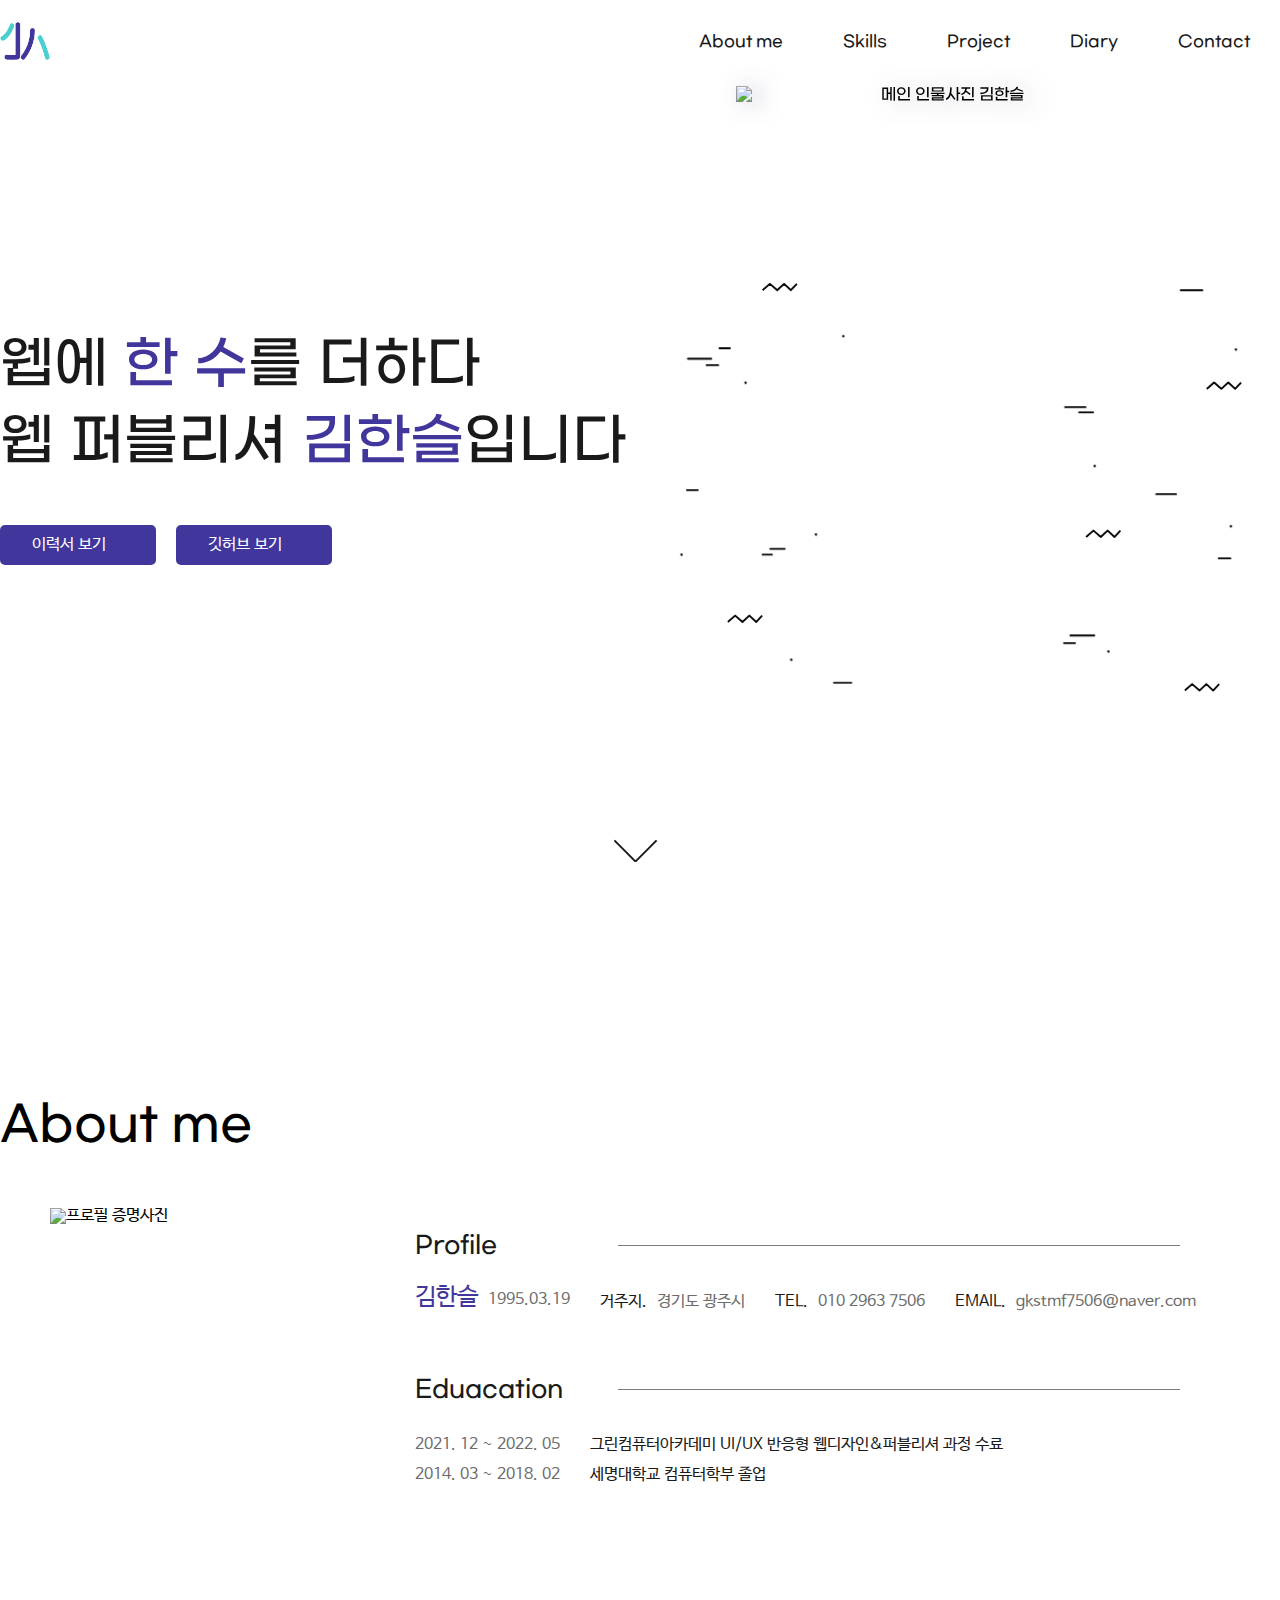
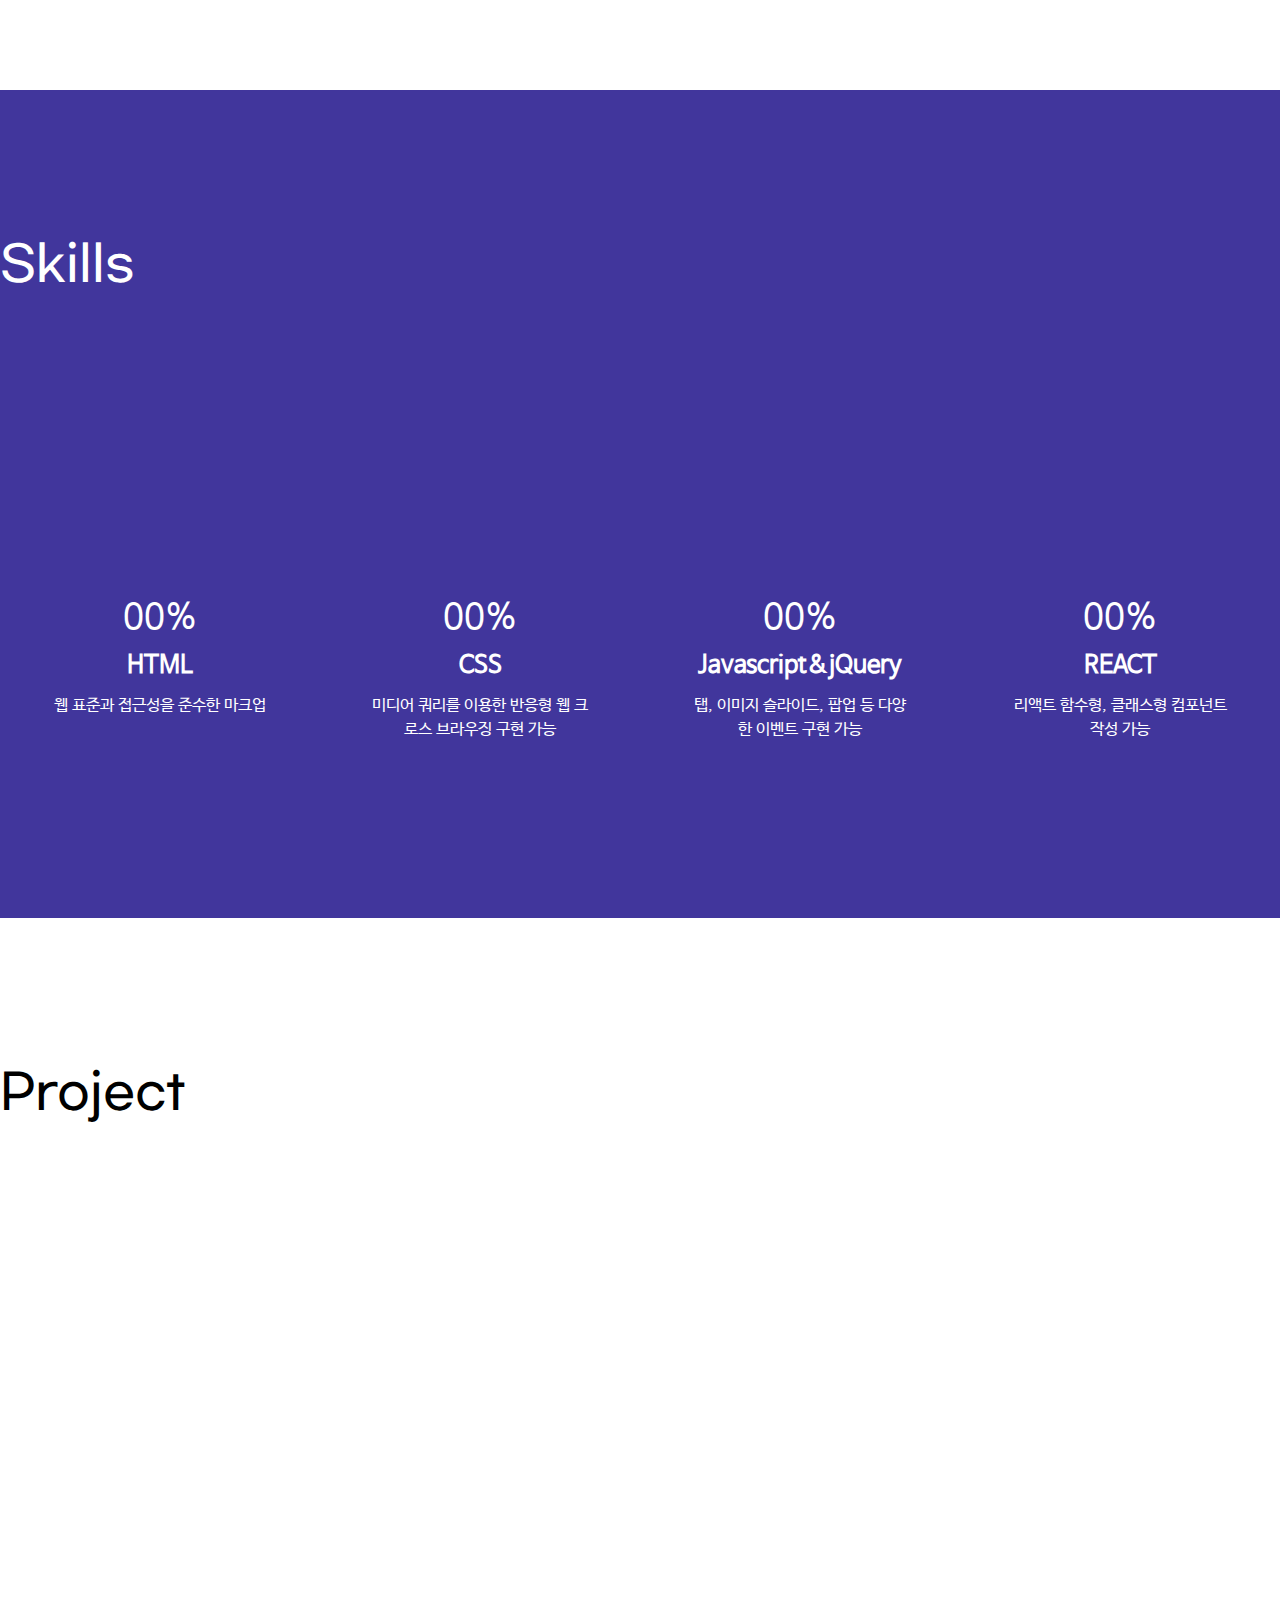
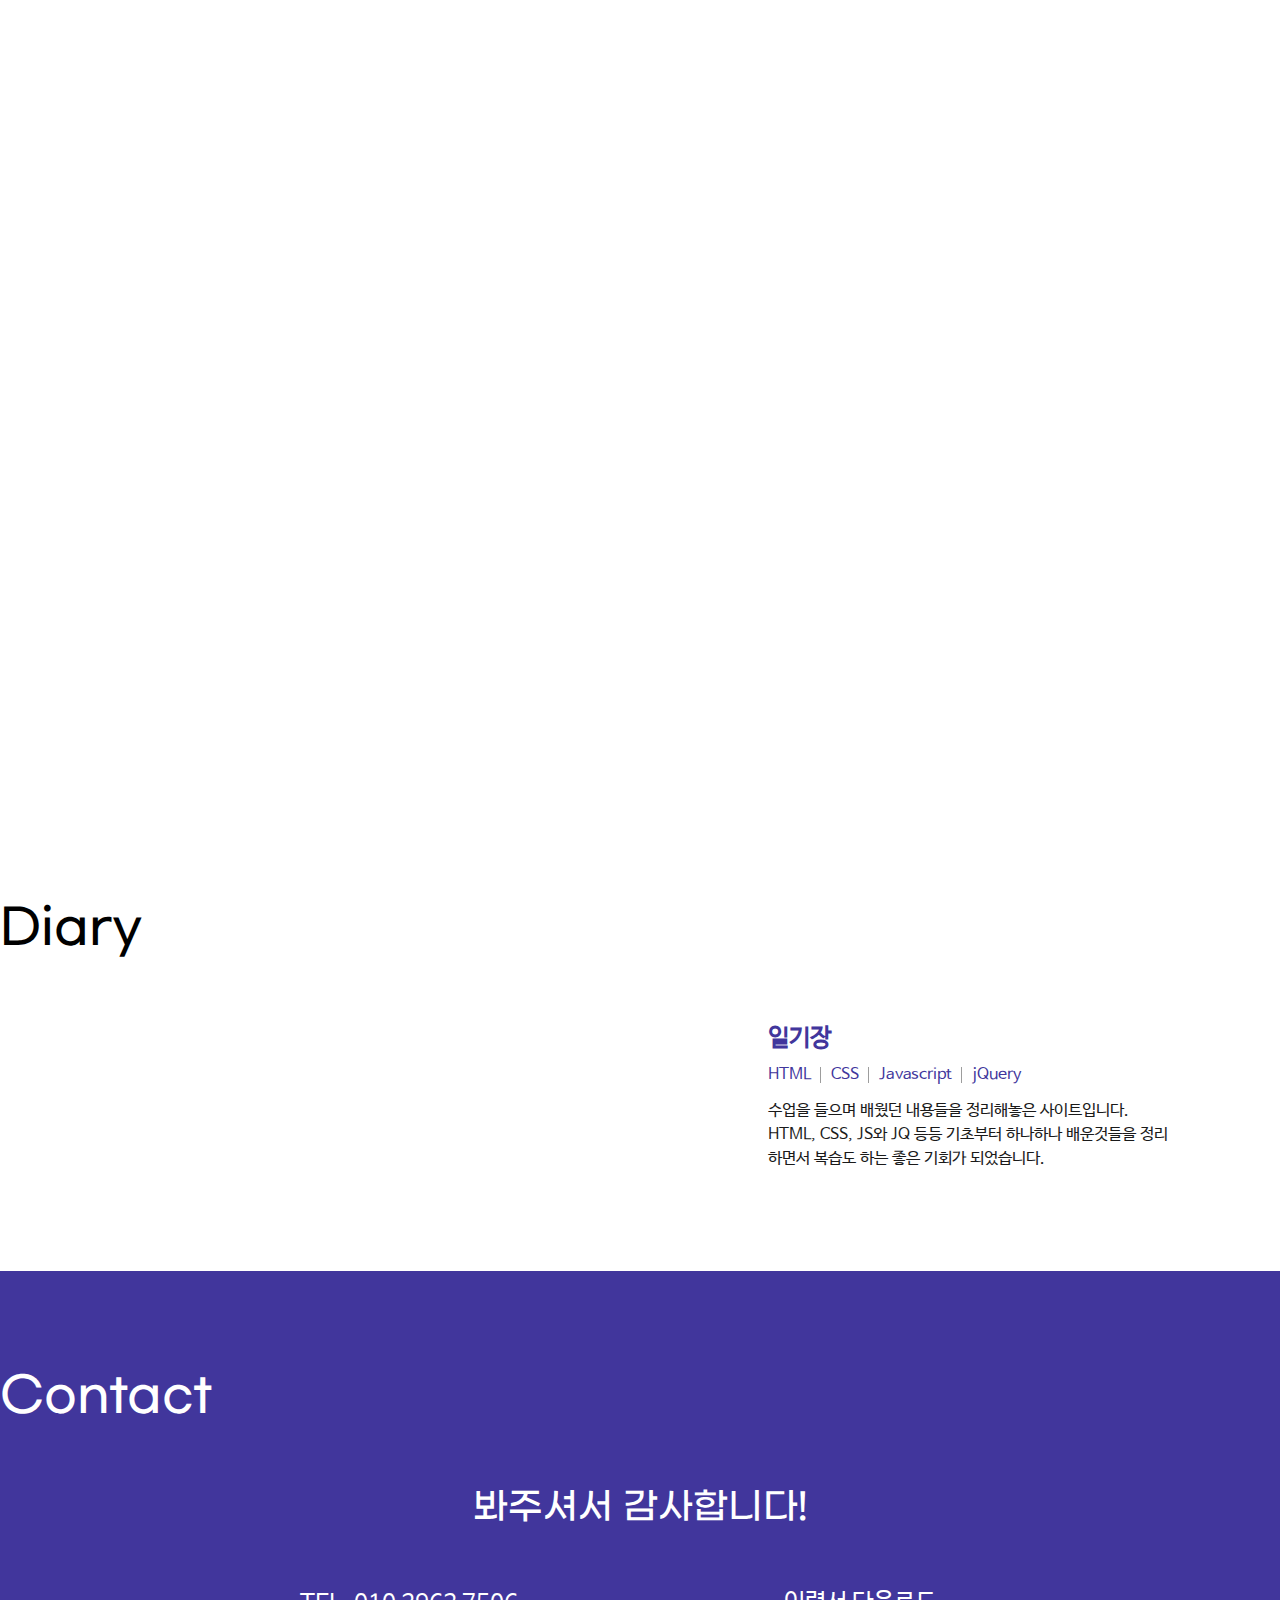
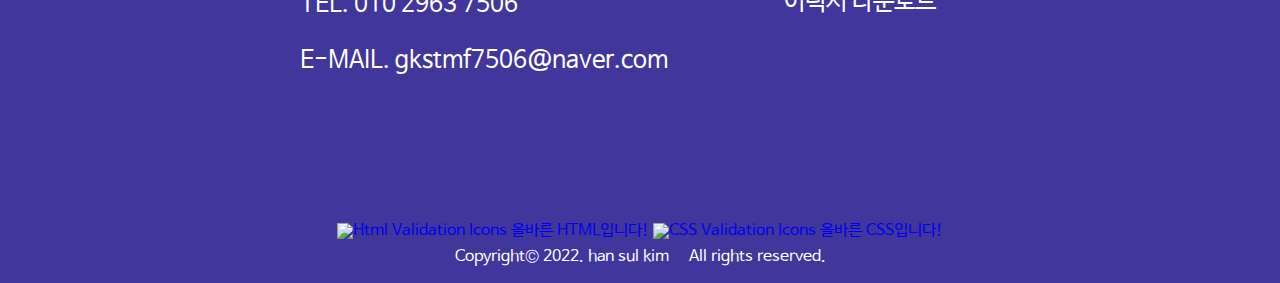
==== commit 7a86d1b6: "모바일 페이지 메인 슬라이드 적용" ====
--- a/index.html
+++ b/index.html
@@ -34,11 +34,19 @@
     <link rel="stylesheet" href="https://cdnjs.cloudflare.com/ajax/libs/font-awesome/6.1.1/css/all.min.css" integrity="sha512-KfkfwYDsLkIlwQp6LFnl8zNdLGxu9YAA1QvwINks4PhcElQSvqcyVLLD9aMhXd13uQjoXtEKNosOWaZqXgel0g==" crossorigin="anonymous" referrerpolicy="no-referrer" />
     <link rel="stylesheet" href="css/common.css">
     <link rel="stylesheet" href="css/font.css">
-    <link rel="stylesheet" href="css/index.css"> 
+    <link rel="stylesheet" href="css/index.css">
     <title>김한슬의 포트폴리오</title>
 </head>
 <body>
     <div id="wrap">
+        <div id="skip">
+            <a href="#main" rel="skipmenu">메인화면 바로가기</a>
+            <a href="#about_me" rel="skipmenu">프로필 바로가기</a>
+            <a href="#skills" rel="skipmenu">스킬 바로가기</a>
+            <a href="#project" rel="skipmenu">프로젝트 바로가기</a>
+            <a href="#diary" rel="skipmenu">일기장 바로가기</a>
+            <a href="#contact" rel="skipmenu">푸터 바로가기</a>
+        </div>
         <div class="header">
             <div class="inner cf">
                 <h1 class="logo fl"><a href="#main"><img src="image/logo.png" alt="로고 이미지">logo</a></h1>
@@ -58,13 +66,13 @@
                         <p>웹에 <span>한 수</span>를 더하다</p>
                         <p class="underline_style">웹 퍼블리셔 <span>김한슬</span>입니다</p>
                         <div class="mainbtn_wrap">
-                            <a href="#" class="btn_style Nanum" target="_blank"><span>이력서 보기</span></a>
+                            <a href="file/kimhansul_resume.pdf" class="btn_style Nanum" target="_blank"><span>이력서 보기</span></a>
                             <a href="https://github.com/kimhansul" class="btn_style Nanum" target="_blank"><span>깃허브 보기</span></a>
                         </div>
                     </div>
                     <div class="main_photo">
                         <span><object data="image/background.svg" type="image/svg+xml" class="main_object"></object></span>
-                        <img src="image/main_photo.png" alt="메인 인물사진 김한슬" class="my_photo">
+                        <img src="https://res.cloudinary.com/djcuwf7il/image/upload/q_auto/portfolio/main_photo_qsfdnq.png" alt="메인 인물사진 김한슬" class="my_photo">
                         <span></span>
                     </div>
                     <div class="scrolldown_ico"></div>
@@ -73,7 +81,7 @@
             <div id="about_me" class="section">
                 <div class="inner cf">
                     <h2 class="title Gmarket">About me</h2>
-                    <div class="profile_photo fl"><img src="image/aboutme_photo_.png" alt="프로필 증명사진"></div>
+                    <div class="profile_photo fl"><img src="https://res.cloudinary.com/djcuwf7il/image/upload/q_auto/portfolio/aboutme_photo__aodkxt.png" alt="프로필 증명사진"></div>
                     <div class="profile_info fl">
                         <div class="my_info">
                             <div class="sub_title Gmarket">Profile</div>
@@ -221,15 +229,15 @@
                     <div class="project_content project1 cf">
                         <div class="project_img pj01 fl">
                             <div class="pc_mockup">
-                                <img src="image/mockupimg_pc.png" alt="데스크탑 목업 이미지" class="computer">
-                                <a href="project1/" class="pc_hidden" target="_blank">
-                                    <img src="image/project1_pc.png" alt="프로젝트1 하남시청 PC화면">
+                                <img src="https://res.cloudinary.com/djcuwf7il/image/upload/q_auto/portfolio/mockupimg_pc_pamixj.png" alt="데스크탑 목업 이미지" class="computer">
+                                <a href="https://kimhansul.github.io/project01/" class="pc_hidden" target="_blank">
+                                    <img src="https://res.cloudinary.com/djcuwf7il/image/upload/q_auto/portfolio/project1_pc_ugxa1a.png" alt="프로젝트1 하남시청 PC화면">
                                 </a>
                             </div>
                             <div class="mobile_mockup">
-                                <img src="image/mockupimg_mobile.png" alt="모바일 목업 이미지" class="mobile">
-                                <a href="project1/" class="mobile_hidden" target="_blank">
-                                    <img src="image/project1_mobile.png" alt="프로젝트1 하남시청 Mobile화면">
+                                <img src="https://res.cloudinary.com/djcuwf7il/image/upload/q_auto/portfolio/mockupimg_mobile_wzlcl7.png" alt="모바일 목업 이미지" class="mobile">
+                                <a href="https://kimhansul.github.io/project01/" class="mobile_hidden" target="_blank">
+                                    <img src="https://res.cloudinary.com/djcuwf7il/image/upload/q_auto/portfolio/project1_mobile_a4nyyg.png" alt="프로젝트1 하남시청 Mobile화면">
                                 </a>
                             </div>
                         </div>
@@ -265,15 +273,15 @@
                     <div class="project_content project2 cf">
                         <div class="project_img pj02 fl">
                             <div class="pc_mockup">
-                                <img src="image/mockupimg_pc.png" alt="데스크탑 목업 이미지" class="computer">
-                                <a href="project2/" class="pc_hidden" target="_blank">
-                                    <img src="image/project2_pc.png" alt="프로젝트2 kfc PC화면">
+                                <img src="https://res.cloudinary.com/djcuwf7il/image/upload/q_auto/portfolio/mockupimg_pc_pamixj.png" alt="데스크탑 목업 이미지" class="computer">
+                                <a href="https://kimhansul.github.io/project02/" class="pc_hidden" target="_blank">
+                                    <img src="https://res.cloudinary.com/djcuwf7il/image/upload/q_auto/portfolio/project2_pc_udbxz9.png" alt="프로젝트2 kfc PC화면">
                                 </a>
                             </div>
                             <div class="mobile_mockup">
-                                <img src="image/mockupimg_mobile.png" alt="모바일 목업 이미지" class="mobile">
-                                <a href="project2/" class="mobile_hidden" target="_blank">
-                                    <img src="image/project2_mobile.png" alt="프로젝트2 kfc Mobile화면">
+                                <img src="https://res.cloudinary.com/djcuwf7il/image/upload/q_auto/portfolio/mockupimg_mobile_wzlcl7.png" alt="모바일 목업 이미지" class="mobile">
+                                <a href="https://kimhansul.github.io/project02/" class="mobile_hidden" target="_blank">
+                                    <img src="https://res.cloudinary.com/djcuwf7il/image/upload/q_auto/portfolio/project2_mobile_zmigmp.png" alt="프로젝트2 kfc Mobile화면">
                                 </a>
                             </div>
                         </div>
@@ -298,8 +306,8 @@
                             <div class="project_content_wrap">
                                 <p>두번째로 작업한 웹페이지입니다. 이번에는 미디어쿼리를 사용하여 반응형 웹페이지로 구현하였습니다. 웹페이지를 구현하며 반응형으로 제작시 고려해야할 것들에 대해 알게 되었으며 이후 Javascript와 jQuery를 이용한 슬라이더도 구현하였습니다.</p>
                                 <div class="project_btn_wrap">
+                                    <a href="https://kimhansul.github.io/project02/" class="project_link btn_style" target="_blank"><span>사이트로 바로가기</span></a>
                                     <a href="https://github.com/kimhansul/project02" class="btn_style" target="_blank"><span>깃허브</span></a>
-                                    <a href="https://kimhansul.github.io/project02/" class="project_link btn_style" target="_blank"><span>사이트로 바로가기</span></a>
                                 </div>
                             </div>
                         </div>
@@ -307,15 +315,15 @@
                     <div class="project_content project3 cf">
                         <div class="project_img pj03 fl">
                             <div class="pc_mockup">
-                                <img src="image/mockupimg_pc.png" alt="데스크탑 목업 이미지" class="computer">
+                                <img src="https://res.cloudinary.com/djcuwf7il/image/upload/q_auto/portfolio/mockupimg_pc_pamixj.png" alt="데스크탑 목업 이미지" class="computer">
                                 <a href="https://kimhansul.github.io/project03/" class="pc_hidden" target="_blank">
-                                    <img src="image/project3_pc.png" alt="프로젝트3 쿠키런: 오븐브레이크 PC화면">
+                                    <img src="https://res.cloudinary.com/djcuwf7il/image/upload/q_auto/portfolio/project3_pc_cppw39.png" alt="프로젝트3 쿠키런: 오븐브레이크 PC화면">
                                 </a>
                             </div>
                             <div class="mobile_mockup">
-                                <img src="image/mockupimg_mobile.png" alt="모바일 목업 이미지" class="mobile">
+                                <img src="https://res.cloudinary.com/djcuwf7il/image/upload/q_auto/portfolio/mockupimg_mobile_wzlcl7.png" alt="모바일 목업 이미지" class="mobile">
                                 <a href="https://kimhansul.github.io/project03/" class="mobile_hidden" target="_blank">
-                                    <img src="image/project3_mobile.png" alt="프로젝트3 쿠키런: 오븐브레이크 Mobile화면">
+                                    <img src="https://res.cloudinary.com/djcuwf7il/image/upload/q_auto/portfolio/project3_mobile_frskjy.png" alt="프로젝트3 쿠키런: 오븐브레이크 Mobile화면">
                                 </a>
                             </div>
                         </div>
@@ -339,8 +347,8 @@
                             <div class="project_content_wrap">
                                 <p>SCSS로 작업한 웹페이지입니다. nesting, mixin, partial, if 등을 사용하여 구현하였습니다. SCSS를 완료한 이후 jQuery를 사용하여 슬라이드까지 구현하였습니다.</p>
                                 <div class="project_btn_wrap">
+                                    <a href="https://kimhansul.github.io/project03/" class="project_link btn_style" target="_blank"><span>사이트로 바로가기</span></a>
                                     <a href="https://github.com/kimhansul/project03" class="btn_style" target="_blank"><span>깃허브</span></a>
-                                    <a href="https://kimhansul.github.io/project03/" class="project_link btn_style" target="_blank"><span>사이트로 바로가기</span></a>
                                 </div>
                             </div>
                         </div>
@@ -348,15 +356,15 @@
                     <div class="project_content react_project cf">
                         <div class="project_img react_pj fl">
                             <div class="pc_mockup">
-                                <img src="image/mockupimg_pc.png" alt="데스크탑 목업 이미지" class="computer">
+                                <img src="https://res.cloudinary.com/djcuwf7il/image/upload/q_auto/portfolio/mockupimg_pc_pamixj.png" alt="데스크탑 목업 이미지" class="computer">
                                 <a href="https://kimhansul.github.io/movie_app_2022" class="pc_hidden" target="_blank">
-                                    <img src="image/project_react_pc.png" alt="리액트 프로젝트 PC화면">
+                                    <img src="https://res.cloudinary.com/djcuwf7il/image/upload/q_auto/portfolio/project_react_pc_ib6mxl.png" alt="리액트 프로젝트 PC화면">
                                 </a>
                             </div>
                             <div class="mobile_mockup">
-                                <img src="image/mockupimg_mobile.png" alt="모바일 목업 이미지" class="mobile">
+                                <img src="https://res.cloudinary.com/djcuwf7il/image/upload/q_auto/portfolio/mockupimg_mobile_wzlcl7.png" alt="모바일 목업 이미지" class="mobile">
                                 <a href="https://kimhansul.github.io/movie_app_2022" class="mobile_hidden" target="_blank">
-                                    <img src="image/project_react_mobile.png" alt="리액트 프로젝트 Mobile화면">
+                                    <img src="https://res.cloudinary.com/djcuwf7il/image/upload/q_auto/portfolio/project_react_mobile_d2w3xv.png" alt="리액트 프로젝트 Mobile화면">
                                 </a>
                             </div>
                         </div>
@@ -380,21 +388,21 @@
                             <div class="project_content_wrap">
                                 <p>리액트로 구현한 페이지입니다. 여러 컴포넌트와 props, map() 함수 등을 사용해보며 리액트 기본을 배웠으며 API를 사용하여 데이터를 받아와 state에 저장하여 화면에 출력시켜 보았으며 이후 CSS로 정리하여 완성하였습니다.</p>
                                 <div class="project_btn_wrap">
+                                    <a href="https://kimhansul.github.io/movie_app_2022" class="project_link btn_style" target="_blank"><span>사이트로 바로가기</span></a>
                                     <a href="https://github.com/kimhansul/movie_app_2022" class="btn_style" target="_blank"><span>깃허브</span></a>
-                                    <a href="https://kimhansul.github.io/movie_app_2022" class="project_link btn_style" target="_blank"><span>사이트로 바로가기</span></a>
                                 </div>
                             </div>
                         </div>
                     </div>
                     <div class="project_content uiux_project cf">
-                        <div class="uiux_wrap">
-                            <div class="project_img type_right uiux_pj fr">
-                                <div class="uiux_mobile_mockup">
-                                    <div class="app_warp"><iframe src="https://www.figma.com/embed?embed_host=share&url=https%3A%2F%2Fwww.figma.com%2Fproto%2FGH0GzbJxYSuBzgY5IlQ4Zm%2FApp%3Fnode-id%3D117%253A1168%26scaling%3Dscale-down-width%26page-id%3D0%253A1%26starting-point-node-id%3D128%253A1170" allowfullscreen></iframe></div>
-                                    <img src="image/mockupimg_mobile.png" alt="모바일 목업 이미지" class="mobile">
-                                </div>
-                            </div>
-                            <div class="project_info uiux_pj fl cf">
+                        <div class="project_img type_right uiux_pj fr cf">
+                            <div class="uiux_mobile_mockup fl">
+                                    <div class="app_warp"><iframe src="https://www.figma.com/embed?embed_host=share&url=https%3A%2F%2Fwww.figma.com%2Fproto%2FGH0GzbJxYSuBzgY5IlQ4Zm%2FApp%3Fnode-id%3D128%253A1170%26scaling%3Dscale-down-width%26page-id%3D0%253A1%26starting-point-node-id%3D128%253A1170" allowfullscreen></iframe></div>
+                                    <img src="https://res.cloudinary.com/djcuwf7il/image/upload/q_auto/portfolio/mockupimg_mobile_wzlcl7.png" alt="모바일 목업 이미지" class="mobile">
+                            </div>
+                            <div class="uiux_mobile_test fl"><img src="https://res.cloudinary.com/djcuwf7il/image/upload/q_auto/portfolio/app_project_test_stefrd.gif" alt="코래방 앱 시연 gif"></div>
+                        </div>
+                        <div class="project_info uiux_pj fl cf">
                                 <div class="project_title_wrap">
                                     <span class="project_numbering">UI/UX project</span>
                                     <h2 class="project_title">코래방</h2>
@@ -413,11 +421,10 @@
                                     <p>조별 프로젝트로 진행한 앱입니다. 여러가지 이유로 시간이 나지 않거나, 특히 최근 코로나 때문에 밖에 나가고 놀고 싶어도 자유롭게 놀지 못하는 아쉬움을 가진 사람들을 위해 언제 어디서든 편히 놀 수 있는 앱을 기획하게 되었습니다.</p>
                                     <p>Figma로 작업하였으며, 작업하며 전반적인 Figma의 조작법을 알아가고 팀원들과의 소통과 협동의 중요성을 알게되었습니다.</p>
                                     <div class="project_btn_wrap">
-                                        <a href="#" class="btn_style" target="_blank"><span>기획서</span></a>
+                                        <a href="file/corebang_plan.pdf" class="btn_style" target="_blank"><span>기획서</span></a>
                                         <a href="https://www.figma.com/proto/GH0GzbJxYSuBzgY5IlQ4Zm/App?node-id=117%3A1168&scaling=scale-down&page-id=0%3A1&starting-point-node-id=128%3A1170" class="project_link btn_style" target="_blank"><span>Figma</span></a>
                                     </div>
                                 </div>
-                            </div>
                         </div>
                     </div>
                 </div>
--- a/css/common.css
+++ b/css/common.css
@@ -73,7 +73,7 @@
   content: '';
   width: 18px;
   height: 5px;
-  background: url(../image/btn_arrow.png) no-repeat 0px 0px;
+  background: url(https://res.cloudinary.com/djcuwf7il/image/upload/q_auto/portfolio/btn_arrow_leipqc.png) no-repeat 0px 0px;
   position: absolute;
   top: 14px;
   right: 22px;
@@ -84,7 +84,7 @@
   border-color: #41369c;
 }
 .btn_style:hover::before{
-  background: url(../image/btn_arrow.png) no-repeat 0px -5px;
+  background-position: 0px -5px;
   margin-right: -4px;
 }
 .btn_style:hover span{
--- a/css/index.css
+++ b/css/index.css
@@ -1,3 +1,21 @@
+#skip{
+    position: relative;
+}
+#skip a{
+    position: absolute;
+    color: #fff;
+    background: #000;
+    width: 100%;
+    text-align: center;
+    padding: 5px 0;
+    top: -200px;
+    transition: top .3s;
+}
+#skip a:active, #skip a:focus{
+    top: 0;
+    z-index: 999;
+}
+
 .header{
     font-family: 'Gmarketsans';
     width: 100%;
@@ -113,7 +131,6 @@
     display: block;
     width: 100%;
     position: relative;
-    z-index: 10;
 }
 .main_photo .main_object{
     width: 100%;
@@ -123,6 +140,7 @@
     position: absolute;
     top: -15%;
     left: 15%;
+    filter: drop-shadow(8px 2px 12px rgba(49, 44, 94, .3));
 }
 .main_photo span::before, .main_photo span::after{
     content: '';
@@ -133,19 +151,19 @@
     position: absolute;
 }
 .main_photo span:first-child:before{
-    background-image: url(../image/good-idea.png);
+    background-image: url(https://res.cloudinary.com/djcuwf7il/image/upload/q_auto/portfolio/good-idea_jqgxn6.png);
     top: -45px;
     left: 165px;
     animation: iconmove1 5s infinite ease-in-out alternate;
 }
 .main_photo span:first-child:after{
-    background-image: url(../image/browser.png);
+    background-image: url(https://res.cloudinary.com/djcuwf7il/image/upload/q_auto/portfolio/browser_tjxu9s.png);
     top: 158px;
     right: 85px;
     animation: iconmove2 5s infinite ease-in-out alternate;
 }
 .main_photo span:last-child:before{
-    background-image: url(../image/ratings.png);
+    background-image: url(https://res.cloudinary.com/djcuwf7il/image/upload/q_auto/portfolio/ratings_juaxxp.png);
     top: -215px;
     left: 52px;
     animation: iconmove3 5s infinite ease-in-out alternate;
@@ -288,32 +306,32 @@
     margin: auto;
 }
 .type_html .skill_chart::before{
-    background-image: url(../image/skills_html_logo.png);
+    background-image: url(https://res.cloudinary.com/djcuwf7il/image/upload/q_auto/portfolio/skills_html_logo_wofwbf.png);
 }
 .type_css .skill_chart::before{
-    background-image: url(../image/skills_css_logo.png);
+    background-image: url(https://res.cloudinary.com/djcuwf7il/image/upload/q_auto/portfolio/skills_css_logo_fh4jcg.png);
 }
 .type_jsjq .skill_chart::before{
-    background-image: url(../image/skills_js_logo.png);
+    background-image: url(https://res.cloudinary.com/djcuwf7il/image/upload/q_auto/portfolio/skills_js_logo_ale0tb.png);
 }
 .type_react .skill_chart::before{
-    background-image: url(../image/skills_react_logo.png);
+    background-image: url(https://res.cloudinary.com/djcuwf7il/image/upload/q_auto/portfolio/skills_react_logo_miq1ho.png);
     background-size: 100%;
 }
 .type_sass .skill_chart::before{
-    background-image: url(../image/skills_sass_logo.png);
+    background-image: url(https://res.cloudinary.com/djcuwf7il/image/upload/q_auto/portfolio/skills_sass_logo_admyoc.png);
     background-size: 100%;
 }
 .type_ps .skill_chart::before{
-    background-image: url(../image/skills_ps_logo.png);
+    background-image: url(https://res.cloudinary.com/djcuwf7il/image/upload/q_auto/portfolio/skills_ps_logo_nqugn3.png);
     background-size: 70px;
 }
 .type_ai .skill_chart::before{
-    background-image: url(../image/skills_ai_logo.png);
+    background-image: url(https://res.cloudinary.com/djcuwf7il/image/upload/q_auto/portfolio/skills_ai_logo_aznv4h.png);
     background-size: 70px;
 }
 .type_xd .skill_chart::before{
-    background-image: url(../image/skills_xd_logo.png);
+    background-image: url(https://res.cloudinary.com/djcuwf7il/image/upload/q_auto/portfolio/skills_xd_logo_h1kbxn.png);
     background-size: 70px;
 }
 .skill_chart svg{
@@ -367,11 +385,11 @@
     cursor: default;
 }
 .slidenext_btn{
-    background-image: url(../image/caret_right_solid.png);
+    background-image: url(https://res.cloudinary.com/djcuwf7il/image/upload/q_auto/portfolio/caret_right_solid_the9ew.png);
     right: 3%;
 }
 .slideprev_btn{
-    background-image: url(../image/caret_right_solid.png);
+    background-image: url(https://res.cloudinary.com/djcuwf7il/image/upload/q_auto/portfolio/caret_right_solid_the9ew.png);
     transform: rotate(180deg);
     left: 3%;
 }
@@ -400,32 +418,32 @@
     transform: translateY(-50%);
 }
 .skill_bar.type_html::before{
-    background-image: url(../image/skills_html_logo.png);
+    background-image: url(https://res.cloudinary.com/djcuwf7il/image/upload/q_auto/portfolio/skills_html_logo_wofwbf.png);
 }
 .skill_bar.type_css::before{
-    background-image: url(../image/skills_css_logo.png);
+    background-image: url(https://res.cloudinary.com/djcuwf7il/image/upload/q_auto/portfolio/skills_css_logo_fh4jcg.png);
 }
 .skill_bar.type_jsjq::before{
-    background-image: url(../image/skills_js_logo.png);
+    background-image: url(https://res.cloudinary.com/djcuwf7il/image/upload/q_auto/portfolio/skills_js_logo_ale0tb.png);
 }
 .skill_bar.type_react::before{
-    background-image: url(../image/skills_react_logo.png);
+    background-image: url(https://res.cloudinary.com/djcuwf7il/image/upload/q_auto/portfolio/skills_react_logo_miq1ho.png);
     background-size: 90%;
 }
 .skill_bar.type_sass::before{
-    background-image: url(../image/skills_sass_logo.png);
+    background-image: url(https://res.cloudinary.com/djcuwf7il/image/upload/q_auto/portfolio/skills_sass_logo_admyoc.png);
     background-size: 90%;
 }
 .skill_bar.type_ps::before{
-    background-image: url(../image/skills_ps_logo.png);
+    background-image: url(https://res.cloudinary.com/djcuwf7il/image/upload/q_auto/portfolio/skills_ps_logo_nqugn3.png);
     background-size: 90%;
 }
 .skill_bar.type_ai::before{
-    background-image: url(../image/skills_ai_logo.png);
+    background-image: url(https://res.cloudinary.com/djcuwf7il/image/upload/q_auto/portfolio/skills_ai_logo_aznv4h.png);
     background-size: 90%;
 }
 .skill_bar.type_xd::before{
-    background-image: url(../image/skills_xd_logo.png);
+    background-image: url(https://res.cloudinary.com/djcuwf7il/image/upload/q_auto/portfolio/skills_xd_logo_h1kbxn.png);
     background-size: 90%;
 }
 .skill_bar .bar{
@@ -523,14 +541,12 @@
     transform: translateY(0);
     opacity: 1;
 }
-.project_title_wrap{
-    color: #41369c;
-}
 .project_numbering{
     display: inline-block;
     width: 100%;
 }
 .project_title{
+    color: #41369c;
     font-size: 24px;
     display: inline-block;
     margin: 16px 30px 16px 0;
@@ -587,12 +603,11 @@
     margin: auto;
 }
 .type_right{
-    width: 30%;
-    margin: 0 80px 0 0;
+    margin-left: 0;
     transform: translate(120%);
 }
 .uiux_mobile_mockup{
-    width: 300px;
+    width: 321px;
     overflow: hidden;
     position: relative;
 }
@@ -605,21 +620,29 @@
 .uiux_mobile_mockup .app_warp{
     position: absolute;
     overflow: hidden;
-    width: 234px;
-    height: 489px;
-    top: 56px;
-    left: 39px;
+    width: 258px;
+    height: 520px;
+    top: 58px;
+    left: 41px;
     z-index: 10;
 }
 .uiux_mobile_mockup .app_warp iframe{
     display: block;
     position: absolute;
-    width: 228px;
-    height: 539px;
+    width: 243px;
+    height: 643px;
+    top: -37px;
 }
 .project_info.uiux_pj{
-    width: 55%;
-    margin-left: 50px;
+    margin-left: 10%;
+    margin-top: 125px;
+}
+.uiux_mobile_test{
+    width: 41%;
+    margin-top: 85px;
+}
+.uiux_mobile_test img{
+    width: 100%;
 }
 
 #diary{
@@ -675,7 +698,7 @@
     content: '';
     width: 80px;
     height: 64px;
-    background: url(../image/comments_solid.png) no-repeat center center;
+    background: url(https://res.cloudinary.com/djcuwf7il/image/upload/q_auto/portfolio/comments_solid_jhpiwm.png) no-repeat center center;
     background-size: 80px auto;
     position: absolute;
     opacity: .7;
@@ -764,6 +787,10 @@
     .btn_style{
         margin-right: 10px;
     }
+    .uiux_mobile_test{
+        width: 40%;
+        margin-top: 142px;
+    }
 }
 @media screen and (max-width: 1236px) {
     .my_info li{
@@ -788,9 +815,16 @@
         50%{transform: translate(0px, -30px);}
         100%{transform: translate(20px, -50px);}
     }
+    .main_photo span:first-child:before{
+        top: -72px;
+        left: 108px;
+    }
+    .main_photo span:last-child:before{
+        left: 40px;
+    }
     .main_photo .my_photo{
         width: 100%;
-        top: -9%;
+        top: -20%;
         left: -5%;
     }
 }
@@ -813,8 +847,11 @@
 }
 @media screen and (max-width: 1083px) {
     .project_info.uiux_pj{
-        width: 50%;
-        margin-top: 85px;
+        margin-top: 115px;
+    }
+    .uiux_mobile_test{
+        width: 35%;
+        margin-top: 200px;
     }
 }
 @media screen and (max-width: 1065px) {
@@ -827,6 +864,10 @@
     .main_photo span:first-child:after{
         top: 96px;
         right: 52px;
+    }
+    .main_photo span:last-child:before{
+        top: -145px;
+        left: 35px;
     }
     .pc_mockup{
         width: 530px;
@@ -849,6 +890,10 @@
     }
 }
 @media screen and (max-width: 999px) {
+    .main_photo span:last-child:before{
+        top: -135px;
+        left: -25px;
+    }
     .skill_slide_wrap{
         display: none;
     }
@@ -873,6 +918,29 @@
     .project_info{
         margin-top: 0;
     }
+    .uiux_mobile_mockup{
+        float: none;
+        margin: 0 auto;
+    }
+    .uiux_mobile_test{
+        display: none;
+    }
+    .project_info.uiux_pj .project_content_wrap p{
+        width: auto;
+    }
+    .diary_content p{
+        width: auto;
+    }
+    .contact_content{
+        margin-bottom: 40px;
+    }
+    .contact_content ul{
+        float: none;
+    }
+    .download_link{
+        float: none;
+        text-align: center;
+    }
 }
 @media screen and (max-width: 900px) {
     .mainbtn_wrap{
@@ -887,10 +955,21 @@
     .profile_info{
         float: none;
         width: 100%;
-        padding: 0 30px;
+        padding: 0;
+    }
+    .my_info, .eduacation{
+        width: 90%;
+        margin: 0 auto;
     }
     .my_info{
-        width: 100%;
+        margin-bottom: 40px;
+    }
+    .sub_title{
+        margin-bottom: 25px;
+    }
+    .sub_title::after{
+        width: 70%;
+        right: 0;
     }
     .project_img, .project_info{
         float: none;
@@ -900,6 +979,10 @@
     .project_img{
         margin-bottom: 50px;
     }
+    .mobile_mockup{
+        top: 148px;
+        right: 20px;
+    }
     .datelang_wrap{
         display: flex;
     }
@@ -913,15 +996,13 @@
     .project_btn_wrap{
         width: 65%;
         margin: auto;
+        justify-content: center;
     }
     .project_content{
         padding-top: 100px;
     }
     .project_content.project1{
         padding-top: 30px;
-    }
-    .uiux_wrap{
-        width: 100%;
     }
     .uiux_mobile_mockup{
         margin: auto;
@@ -930,28 +1011,15 @@
         width: 92%;
         margin: 0 auto;
     }
-    .project_btn_wrap{
-        justify-content: center;
-    }
     .pj01 .project_btn_wrap{
         display: block;
-        width: 75%;
+        width: 50%;
     }
     .diary_content{
         float: none;
-        width: 90%;
+        width: 80%;
         margin: auto;
         padding-top: 180px;
-    }
-    .contact_content{
-        margin-bottom: 40px;
-    }
-    .contact_content ul{
-        float: none;
-    }
-    .download_link{
-        float: none;
-        text-align: center;
     }
     .copyright_wrap{
         width: 45%;
@@ -964,8 +1032,21 @@
     #main .inner{
         justify-content: center;
     }
+    #main .main_typo p{
+        font-size: 45px;
+    }
     .main_photo{
         display: none;
+    }
+    .eduacation ul li{
+        font-size: 15px;
+        letter-spacing: -.25px;
+    }
+    .mobile_mockup{
+        right: -70px;
+    }
+    .pj01 .project_btn_wrap{
+        width: 68%;
     }
     .copyright_wrap{
         width: 60%;
@@ -975,8 +1056,11 @@
     .header{
         display: none;
     }
-    .main_typo p{
-        font-size: 45px;
+    .contact_content ul li{
+        font-size: 20px;
+    }
+    .download_link a{
+        font-size: 20px;
     }
     .copyright_wrap{
         display: flex;
@@ -986,4 +1070,63 @@
     .copyright_wrap p{
         float: none;
     }
+}
+@media screen and (max-width: 501px) {
+    #main .main_typo p{
+        font-size: 33px;
+    }
+    .sub_title::after{
+        width: 50%;
+    }
+    .my_info li{
+        float: none;
+        width: 100%;
+        line-height: 30px;
+    }
+    .eduacation ul li{
+        font-size: 16px;
+        float: none;
+        width: 100%;
+    }
+    .skill_bar::before{
+        right: -60px;
+    }
+    .pc_mockup{
+        width: 350px;
+    }
+    .pc_mockup a{
+        width: 318px;
+        height: 199px;
+        top: 16px;
+        left: 16px;
+    }
+    .mobile_mockup{
+        height: 188px;
+        right: -18%;
+    }
+    .mobile_mockup a{
+        width: 72px;
+        height: 153px;
+        top: 17px;
+        left: 115px;
+    }
+    .project_btn_wrap{
+        width: 100%;
+    }
+    .pj01 .project_btn_wrap{
+        width: 90%;
+    }
+    .contact_content{
+        width: 100%;
+        margin: 0;
+        margin-bottom: 20px;
+    }
+    .contact_content ul li{
+        padding-left: 20px;
+    }
+}
+@media screen and (max-width: 375px) {
+    .contact_content ul li{
+        padding: 10px;
+    }
 }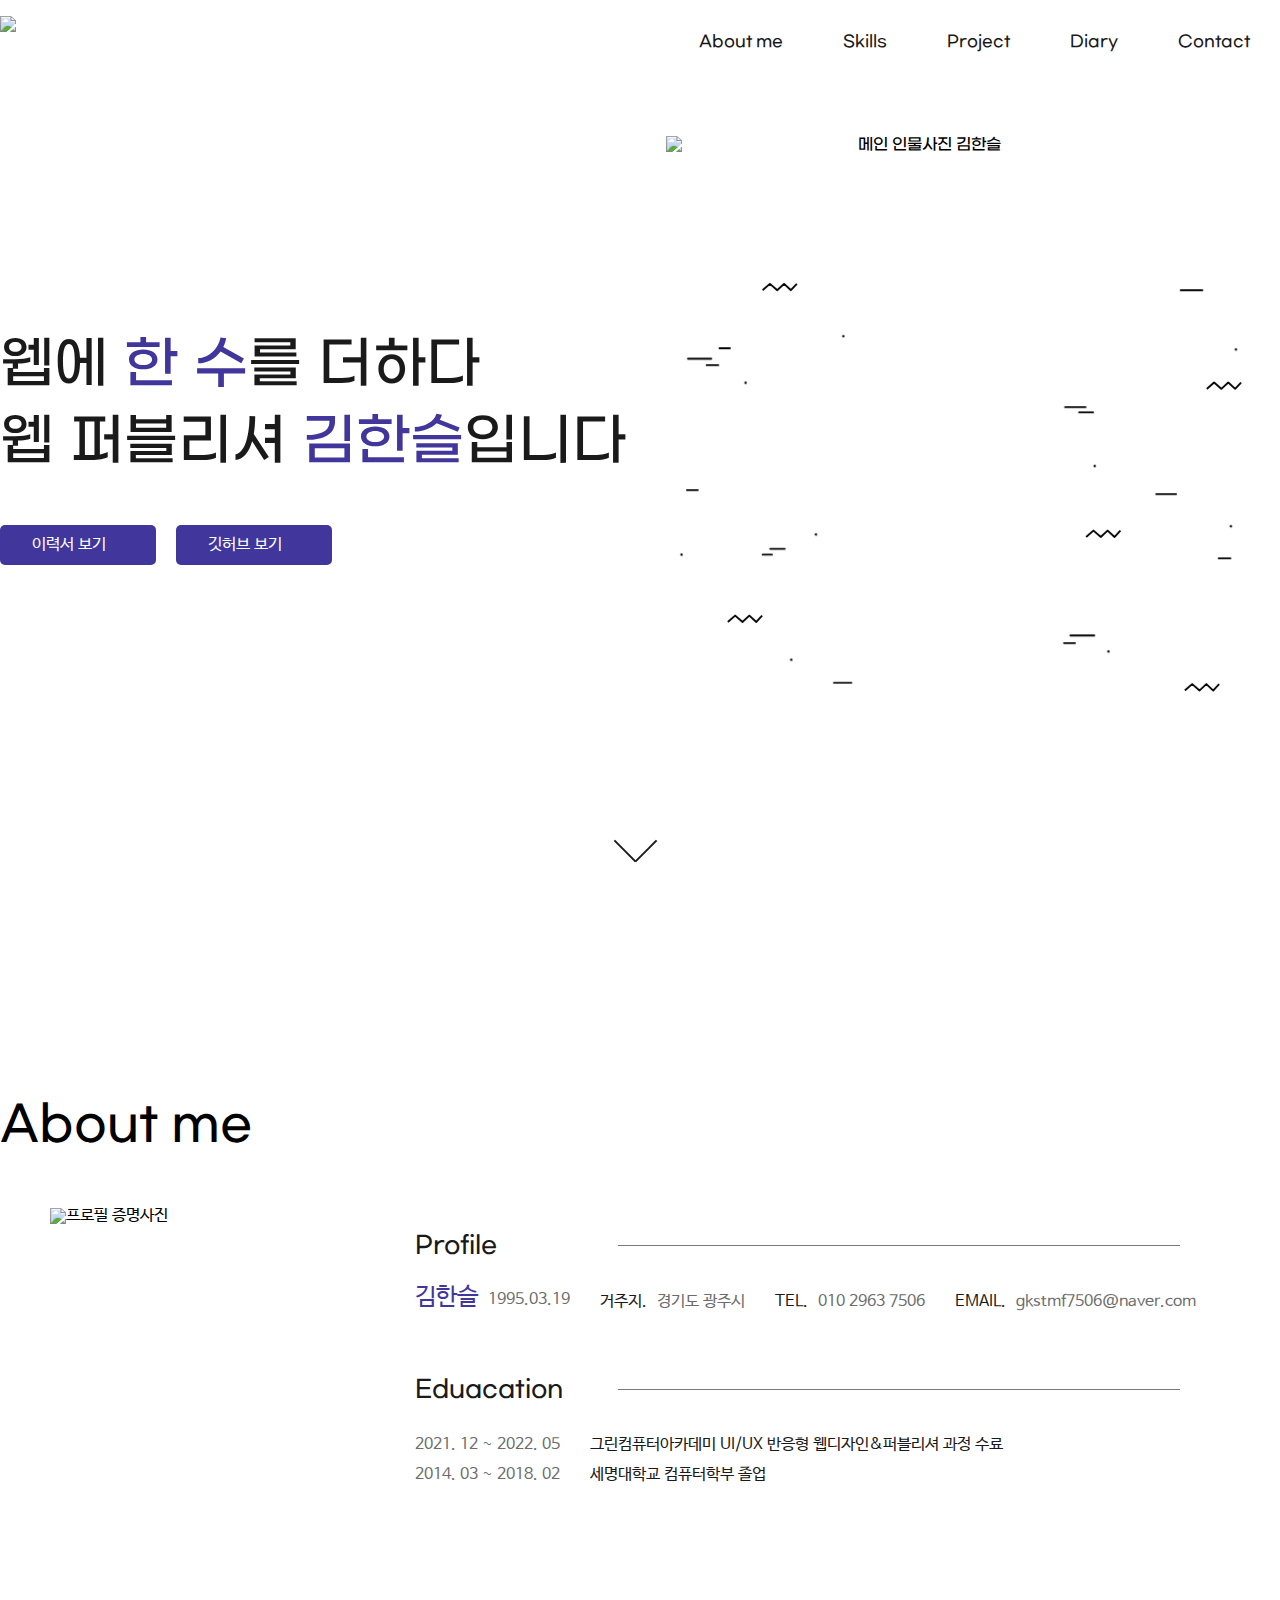
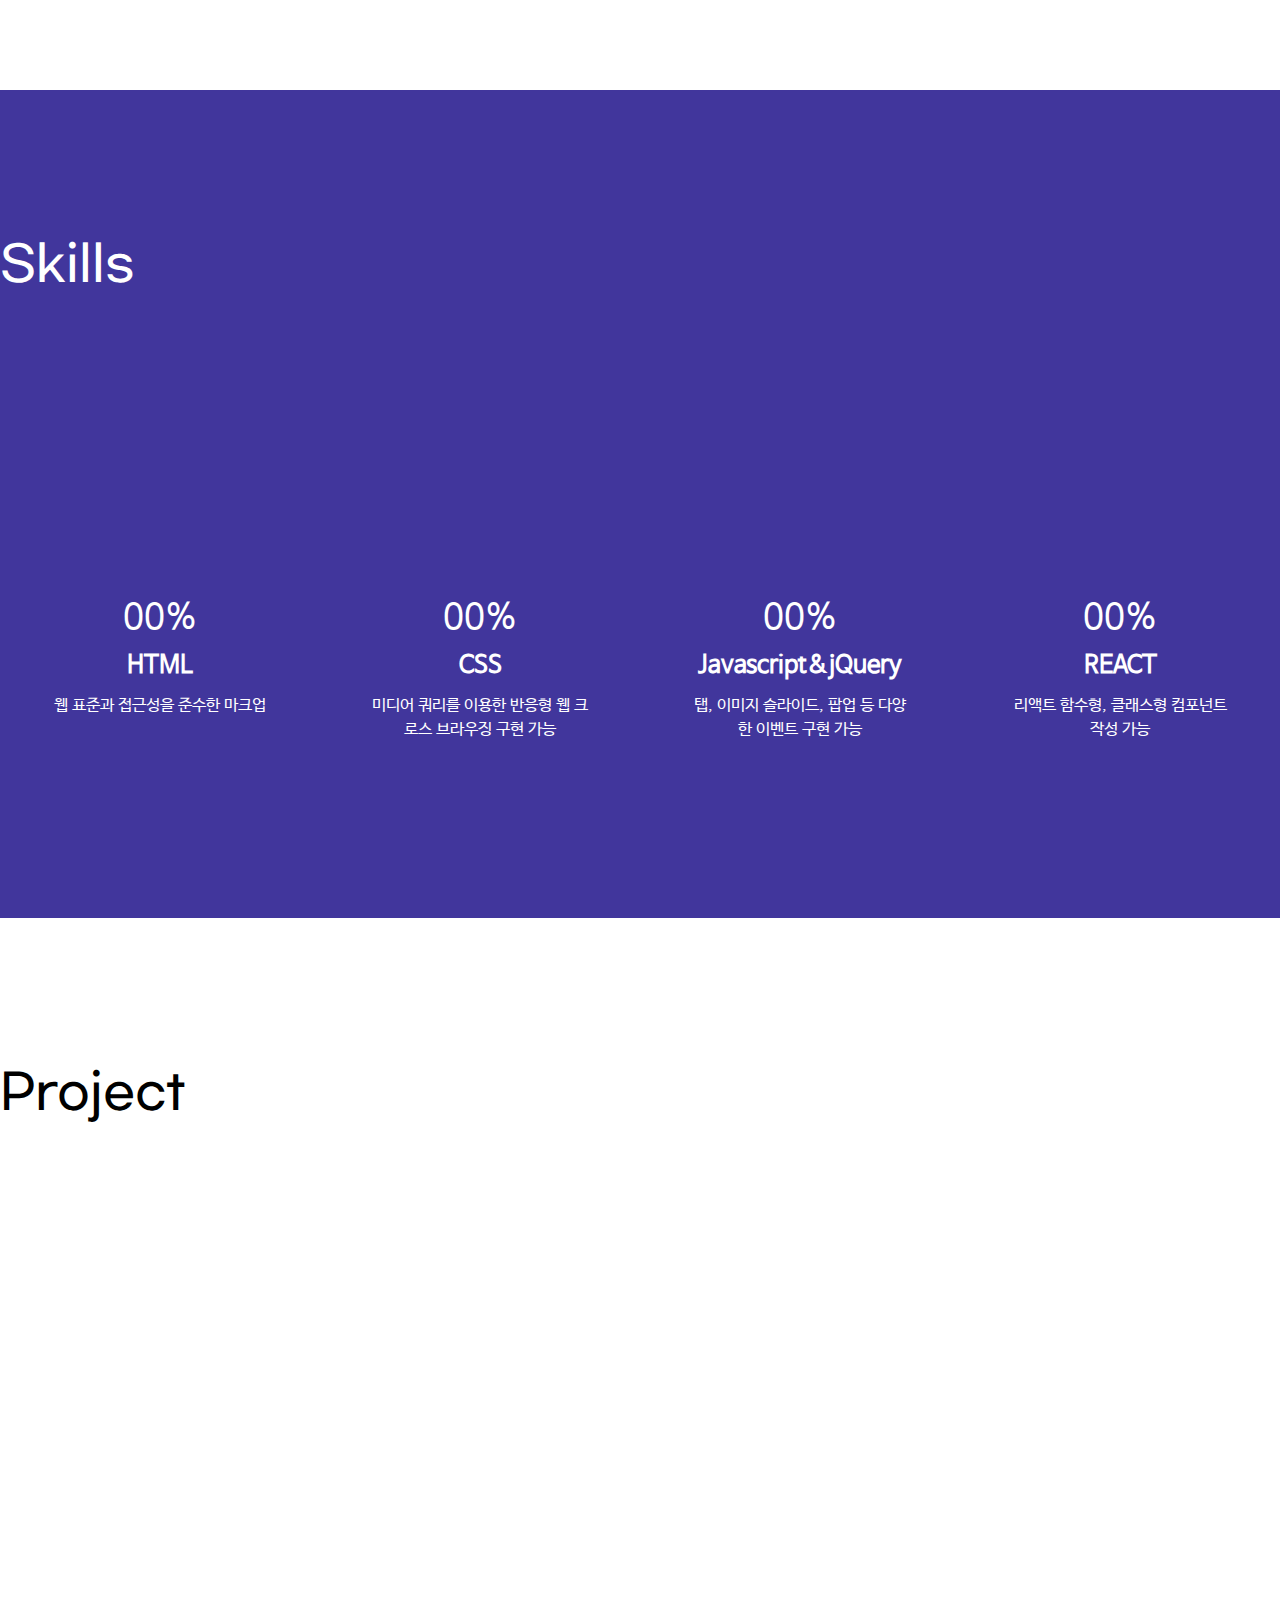
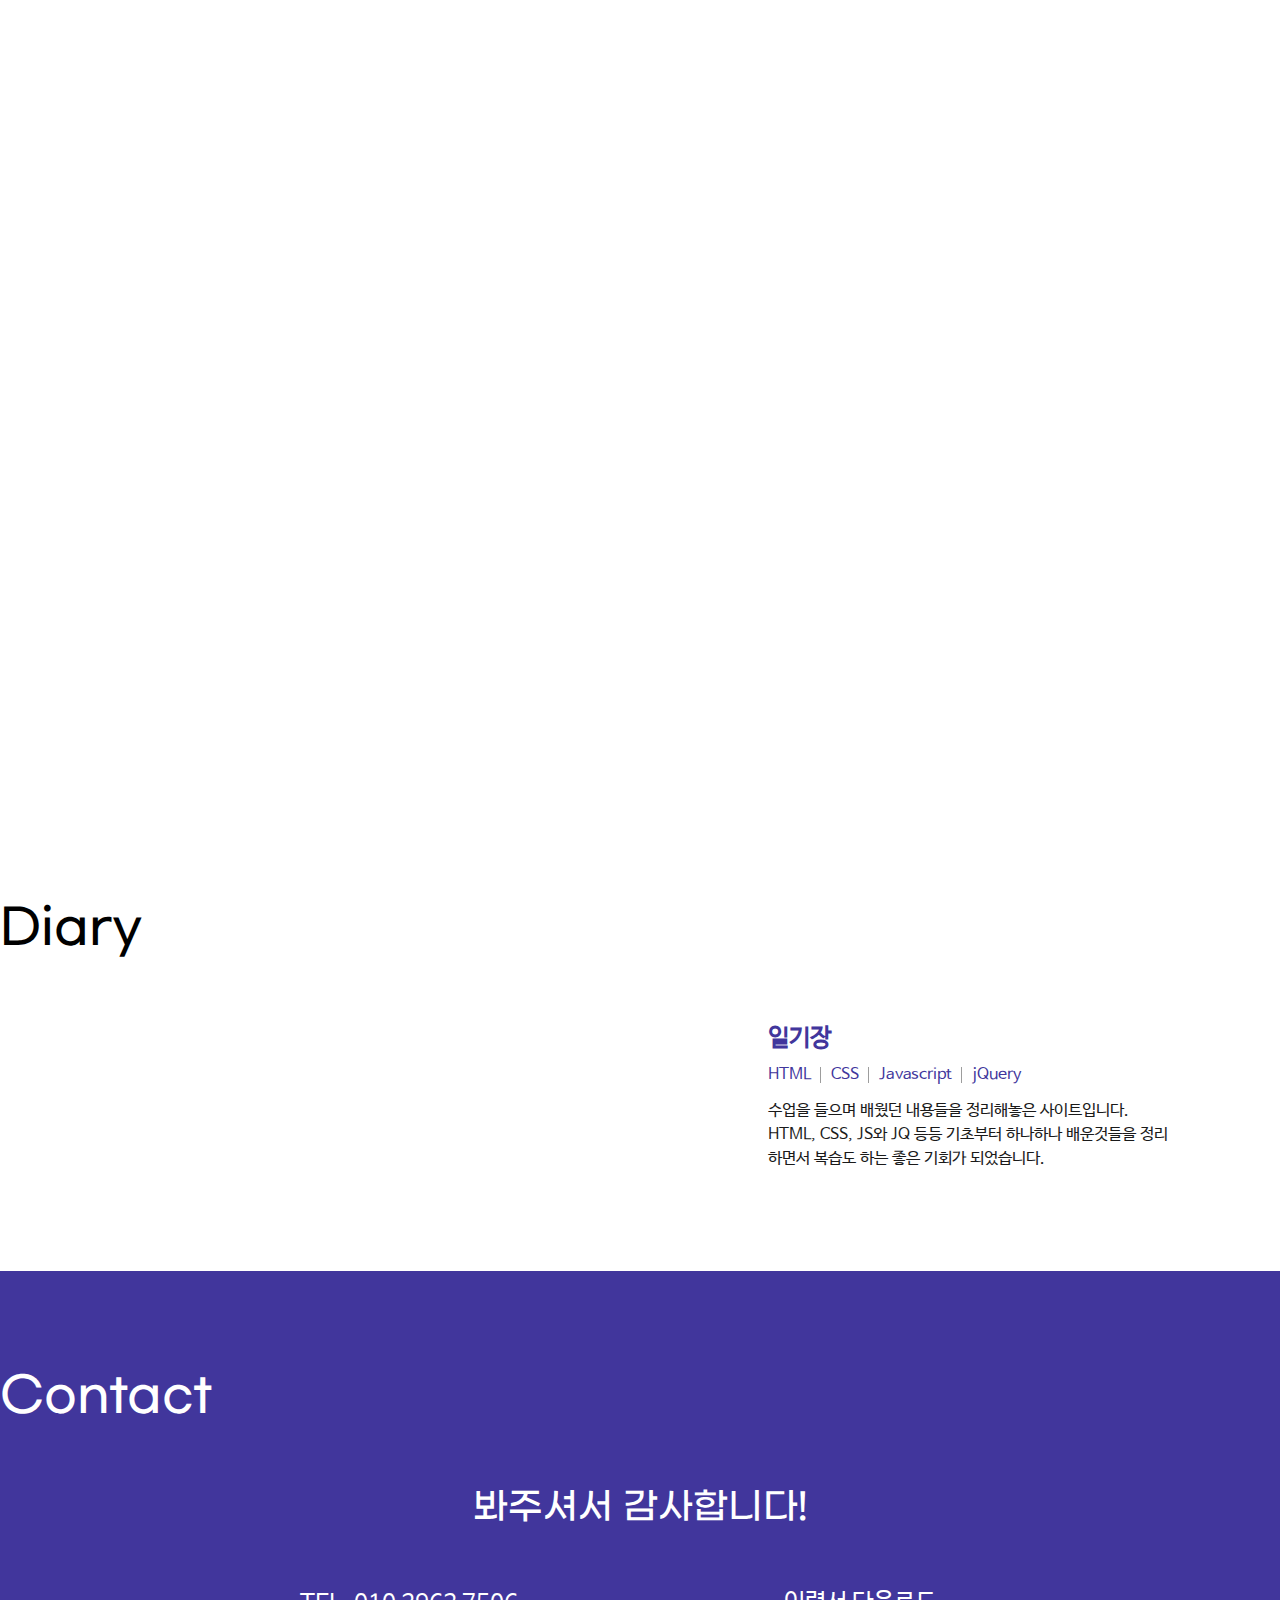
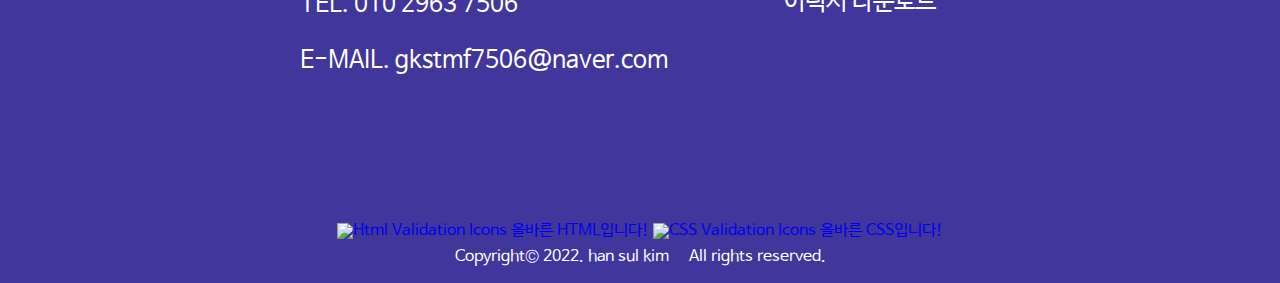
==== commit 0f1add0e: "몇몇 링크 및 파일 수정/메인 - 사진 수정" ====
--- a/index.html
+++ b/index.html
@@ -49,7 +49,7 @@
         </div>
         <div class="header">
             <div class="inner cf">
-                <h1 class="logo fl"><a href="#main"><img src="image/logo.png" alt="로고 이미지">logo</a></h1>
+                <h1 class="logo fl"><a href="#main"><img src="https://res.cloudinary.com/djcuwf7il/image/upload/q_auto/portfolio/logo_l3r6bt.png" alt="로고 이미지">logo</a></h1>
                 <ul class="fr cf">
                     <li><a href="#about_me">About me</a></li>
                     <li><a href="#skills">Skills</a></li>
@@ -72,7 +72,7 @@
                     </div>
                     <div class="main_photo">
                         <span><object data="image/background.svg" type="image/svg+xml" class="main_object"></object></span>
-                        <img src="https://res.cloudinary.com/djcuwf7il/image/upload/q_auto/portfolio/main_photo_qsfdnq.png" alt="메인 인물사진 김한슬" class="my_photo">
+                        <img src="https://res.cloudinary.com/djcuwf7il/image/upload/v1652170458/portfolio/Curves-5_tw3sm2.png" alt="메인 인물사진 김한슬" class="my_photo">
                         <span></span>
                     </div>
                     <div class="scrolldown_ico"></div>
@@ -457,7 +457,7 @@
                             <li><span class="icon_style"><i class="fa-solid fa-envelope"></i></span><span class="content_head">e-mail.</span> <a href="mailto:gkstmf7506@naver.com">gkstmf7506@naver.com</a></li>
                         </ul>
                         <p class="download_link fr">
-                            <a href="#" target="_blank" class="resume_link">이력서 다운로드</a>
+                            <a href="file/kimhansul_resume.pdf" target="_blank" class="resume_link">이력서 다운로드</a>
                             <a href="https://github.com/kimhansul" target="_blank" class="git_link"><span class="icon_style"><i class="fa-brands fa-github"></i></span><span class="git_link_content">깃허브 바로가기</span></a>
                         </p>
                     </div>
--- a/css/index.css
+++ b/css/index.css
@@ -136,11 +136,11 @@
     width: 100%;
 }
 .main_photo .my_photo{
-    width: 65%;
-    position: absolute;
-    top: -15%;
-    left: 15%;
-    filter: drop-shadow(8px 2px 12px rgba(49, 44, 94, .3));
+    max-width: 100%;
+    width: 80%;
+    position: absolute;
+    top: -6%;
+    left: 4%;
 }
 .main_photo span::before, .main_photo span::after{
     content: '';
